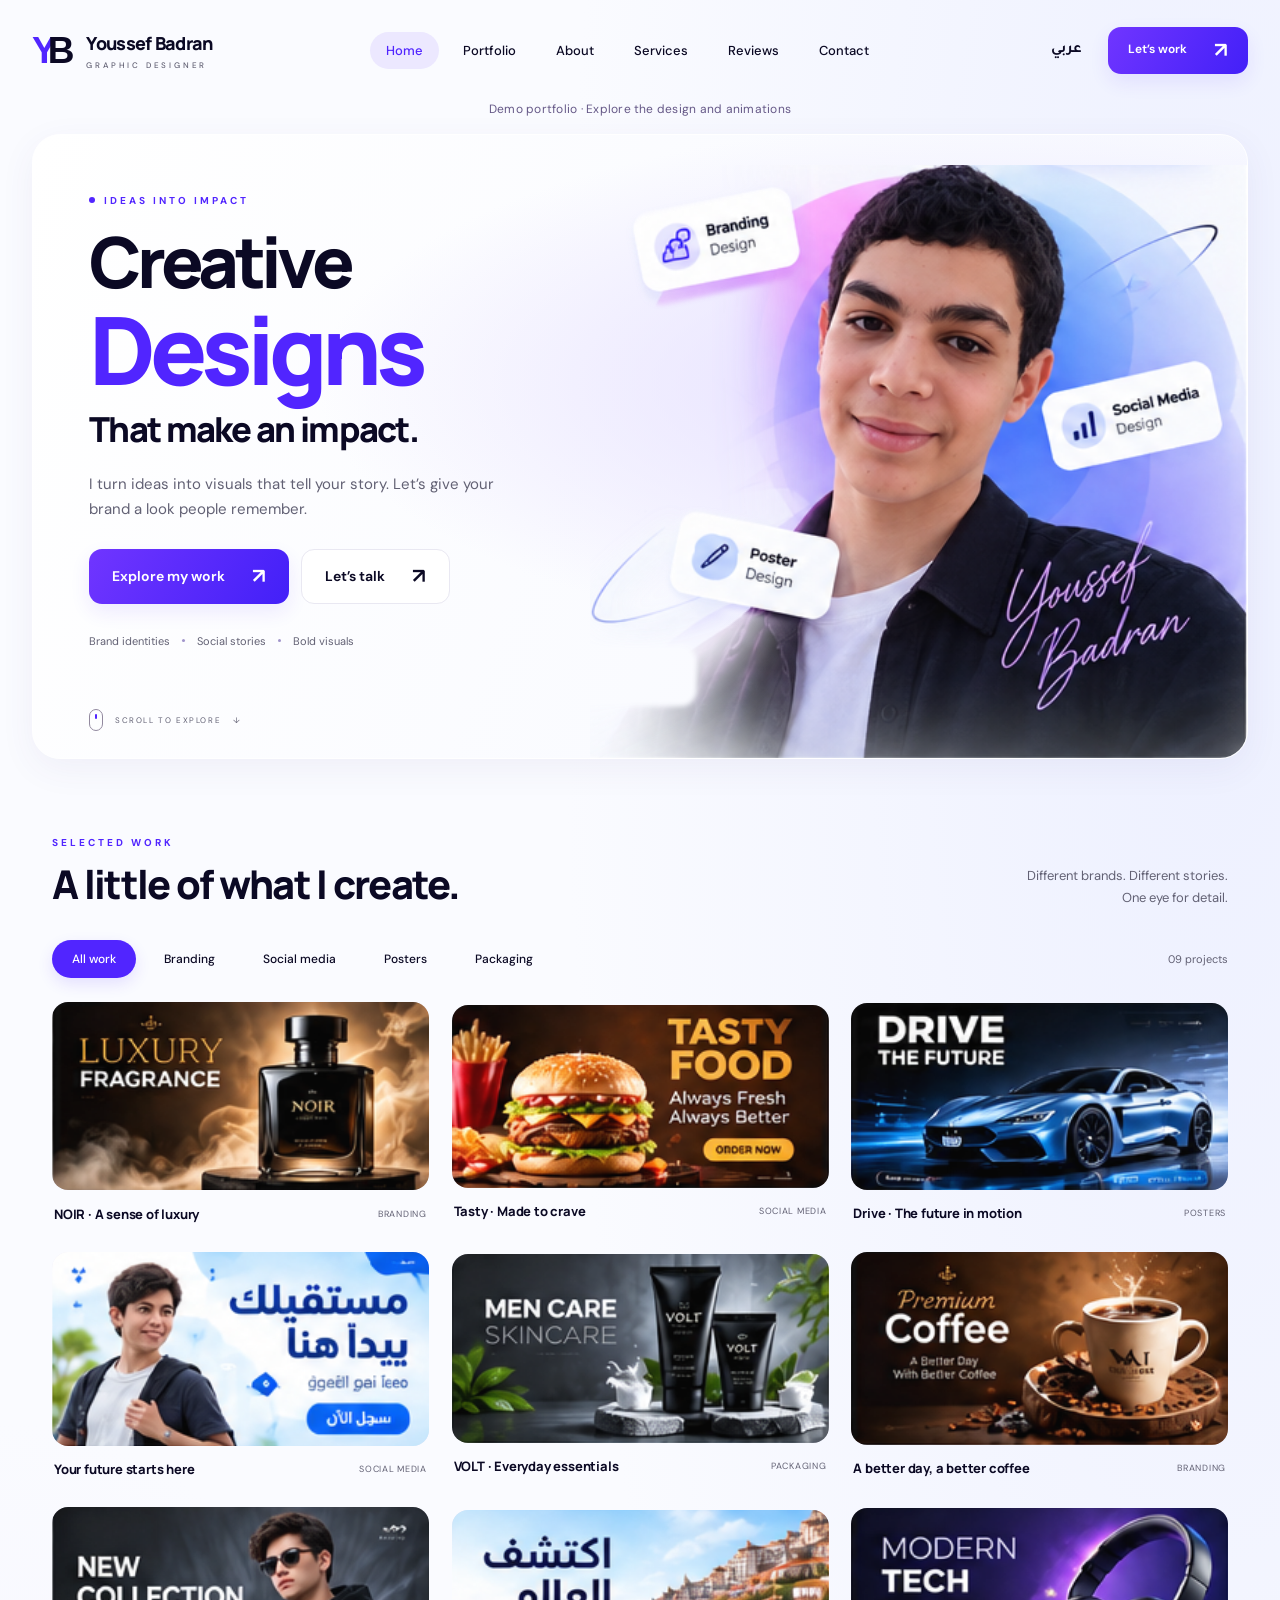
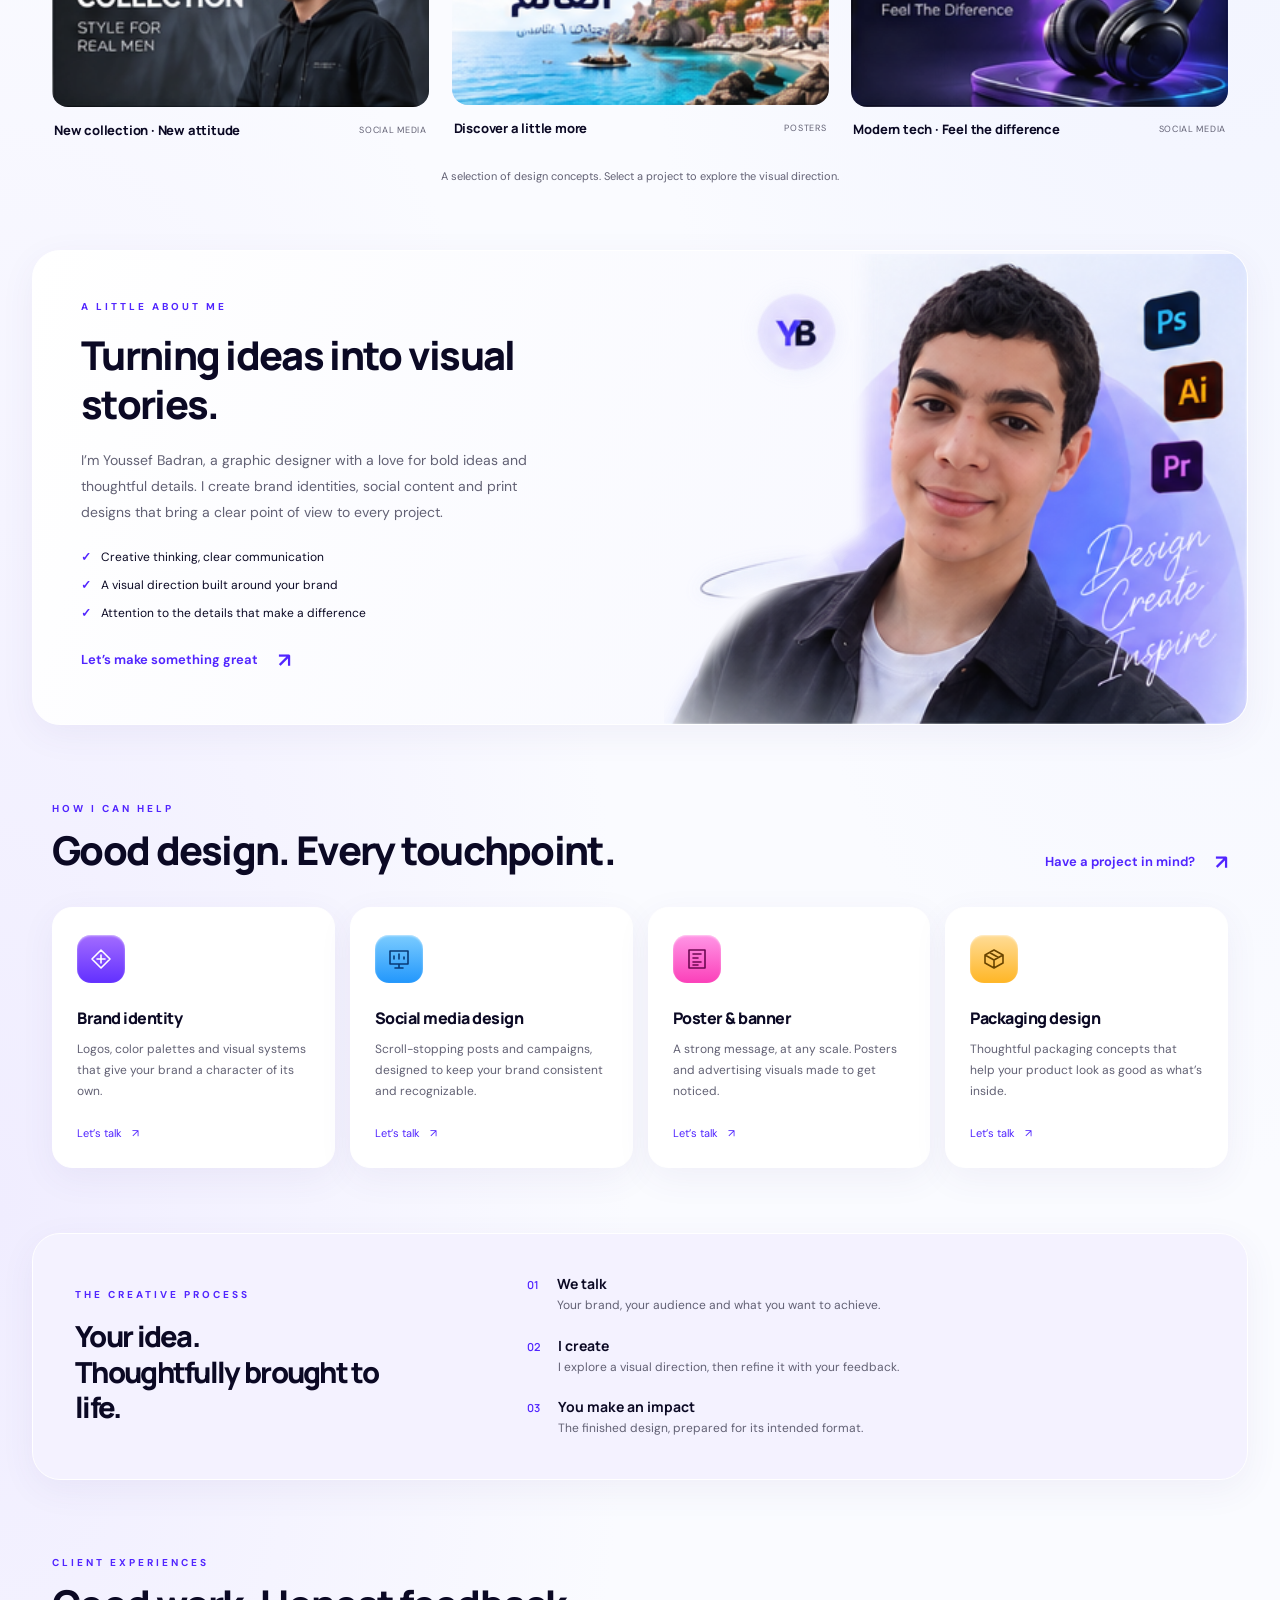
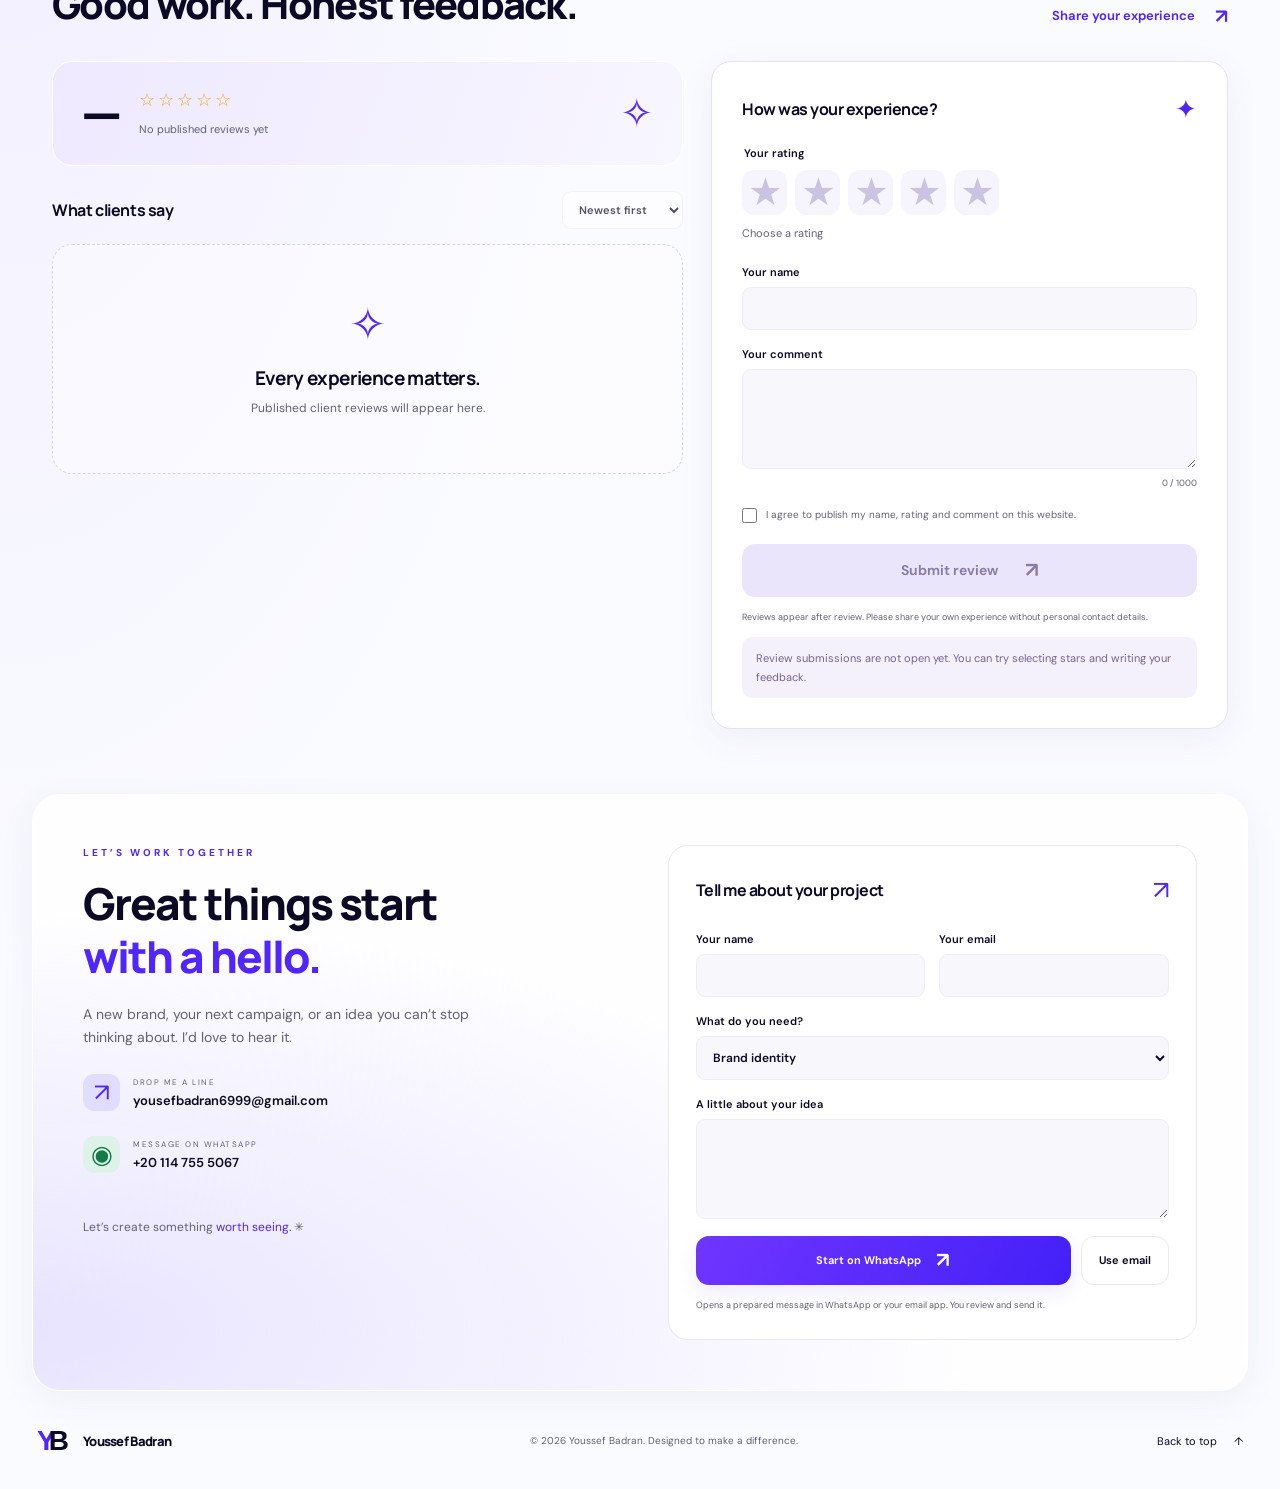
==== index.html @ cc19e64f "Publish bilingual portfolio demo with gallery and motion" ====
<!DOCTYPE html>
<html lang="en" dir="ltr">
<head>
  <meta charset="UTF-8"><meta name="viewport" content="width=device-width,initial-scale=1">
  <meta name="theme-color" content="#5125ff">
  <title>Youssef Badran — Graphic Designer · Demo</title>
  <meta name="description" content="Graphic designer Youssef Badran. Explore branding, social media, poster and packaging design. Let’s turn your ideas into visual stories.">
  <meta property="og:title" content="Youssef Badran — Creative designs that make an impact">
  <meta property="og:description" content="Brand identity, social media, posters and packaging. Explore the portfolio and start your next design project.">
  <meta property="og:type" content="website">
  <link rel="icon" href="favicon.svg" type="image/svg+xml">
  <link rel="stylesheet" href="styles.css">
  <script type="module" src="app.mjs"></script>
</head>
<body>
<a class="skip-link" href="#work" data-en="Skip to work" data-ar="انتقل للأعمال">Skip to work</a>
<header class="site-header">
  <a class="brand" href="#home" aria-label="Youssef Badran home"><span class="monogram" aria-hidden="true"><b>Y</b>B</span><span>Youssef Badran<span class="brand-caption" data-en="GRAPHIC DESIGNER" data-ar="مصمم جرافيك">GRAPHIC DESIGNER</span></span></a>
  <nav class="nav" id="navigation" aria-label="Main navigation"><a href="#home" class="active" data-en="Home" data-ar="الرئيسية">Home</a><a href="#work" data-en="Portfolio" data-ar="أعمالي">Portfolio</a><a href="#about" data-en="About" data-ar="عني">About</a><a href="#services" data-en="Services" data-ar="خدماتي">Services</a><a href="#reviews" data-en="Reviews" data-ar="التقييمات">Reviews</a><a href="#contact" data-en="Contact" data-ar="تواصل">Contact</a></nav>
  <div class="header-actions"><button class="language" id="language" lang="ar" aria-label="Switch to Arabic">عربي</button><a class="button small header-cta" href="#contact"><span data-en="Let’s work" data-ar="نشتغل سوا">Let’s work</span><span aria-hidden="true">↗</span></a><button id="menu" class="menu-toggle" aria-controls="navigation" aria-expanded="false" aria-label="Open menu"><span></span><span></span></button></div>
</header>
<main>
  <p class="demo-notice" data-en="Demo portfolio · Explore the design and animations" data-ar="نسخة تجريبية · استكشف التصميم والحركات">Demo portfolio · Explore the design and animations</p>
  <section class="hero panel" id="home" aria-labelledby="hero-title">
    <div class="hero-copy"><p class="eyebrow"><span class="tiny-dot"></span><span data-en="IDEAS INTO IMPACT" data-ar="من فكرة لتصميم مؤثر">IDEAS INTO IMPACT</span></p>
      <h1 id="hero-title"><span data-en="Creative" data-ar="أفكار إبداعية">Creative</span><strong data-en="Designs" data-ar="وتصميمات">Designs</strong><span class="hero-ending" data-en="That make an impact." data-ar="تسيب بصمة.">That make an impact.</span></h1>
      <p class="hero-description" data-en="I turn ideas into visuals that tell your story. Let’s give your brand a look people remember." data-ar="بحوّل أفكارك لتصميمات تحكي قصتك. خلّينا ندي علامتك شكل الناس تفتكره.">I turn ideas into visuals that tell your story. Let’s give your brand a look people remember.</p>
      <div class="hero-actions"><a class="button" href="#work"><span data-en="Explore my work" data-ar="شوف أعمالي">Explore my work</span><span aria-hidden="true">↗</span></a><a class="button secondary" href="https://wa.me/201147555067" target="_blank" rel="noopener noreferrer"><span data-en="Let’s talk" data-ar="خلّينا نتكلم">Let’s talk</span><span aria-hidden="true">↗</span></a></div>
      <div class="hero-specialties"><span data-en="Brand identities" data-ar="هويات بصرية">Brand identities</span><i></i><span data-en="Social stories" data-ar="سوشيال ميديا">Social stories</span><i></i><span data-en="Bold visuals" data-ar="تصميمات مميزة">Bold visuals</span></div>
    </div>
    <div class="hero-art reference-art"><div class="reference-window"><img src="reference.png" alt="Youssef Badran with his original branding, social media and poster design composition" width="1536" height="1024" fetchpriority="high"></div></div>
    <a class="scroll-link" href="#work"><span class="mouse-icon" aria-hidden="true"></span><span data-en="SCROLL TO EXPLORE" data-ar="اكتشف المزيد">SCROLL TO EXPLORE</span><span aria-hidden="true">↓</span></a>
  </section>

  <section class="work-section" id="work" aria-labelledby="work-title"><div class="section-heading"><div><p class="eyebrow" data-en="SELECTED WORK" data-ar="من أعمالي">SELECTED WORK</p><h2 id="work-title" data-en="A little of what I create." data-ar="حاجات بحب أصممها.">A little of what I create.</h2></div><p class="section-aside" data-en="Different brands. Different stories.\nOne eye for detail." data-ar="علامات مختلفة. قصص مختلفة.\nواهتمام بكل تفصيلة.">Different brands. Different stories.<br>One eye for detail.</p></div><div class="work-toolbar"><div class="filters" id="filters" role="group" aria-label="Filter projects"></div><span class="work-count" id="work-count" aria-live="polite"></span></div><div class="projects-grid" id="projects"></div><p class="work-note" data-en="A selection of design concepts. Select a project to explore the visual direction." data-ar="مختارات من التصورات التصميمية. افتح أي مشروع علشان تشوف اتجاهه البصري.">A selection of design concepts. Select a project to explore the visual direction.</p></section>

  <section class="about panel" id="about" aria-labelledby="about-title"><div class="about-art"><div class="about-reference"><img src="reference.png" alt="Youssef Badran in the original About portrait, with Photoshop, Illustrator and Premiere icons" loading="lazy" width="1536" height="1024"></div></div><div class="about-copy"><p class="eyebrow" data-en="A LITTLE ABOUT ME" data-ar="تعرف عليّ">A LITTLE ABOUT ME</p><h2 id="about-title" data-en="Turning ideas into visual stories." data-ar="بحوّل الأفكار لقصص بصرية.">Turning ideas into visual stories.</h2><p data-en="I’m Youssef Badran, a graphic designer with a love for bold ideas and thoughtful details. I create brand identities, social content and print designs that bring a clear point of view to every project." data-ar="أنا يوسف بدران، جرافيك ديزاينر بحب الأفكار الجريئة والتفاصيل المدروسة. بصمم هويات بصرية ومحتوى سوشيال ميديا ومطبوعات، علشان كل مشروع يكون ليه شخصية واضحة.">I’m Youssef Badran, a graphic designer with a love for bold ideas and thoughtful details. I create brand identities, social content and print designs that bring a clear point of view to every project.</p><ul class="about-values"><li data-en="Creative thinking, clear communication" data-ar="فكر إبداعي وتواصل واضح">Creative thinking, clear communication</li><li data-en="A visual direction built around your brand" data-ar="اتجاه بصري مناسب لشخصية علامتك">A visual direction built around your brand</li><li data-en="Attention to the details that make a difference" data-ar="اهتمام بالتفاصيل اللي بتفرق">Attention to the details that make a difference</li></ul><a class="text-link" href="#contact"><span data-en="Let’s make something great" data-ar="نعمل حاجة مميزة سوا">Let’s make something great</span><span aria-hidden="true">↗</span></a></div></section>

  <section class="services-section" id="services" aria-labelledby="services-title"><div class="section-heading"><div><p class="eyebrow" data-en="HOW I CAN HELP" data-ar="أقدر أساعدك إزاي">HOW I CAN HELP</p><h2 id="services-title" data-en="Good design. Every touchpoint." data-ar="تصميم حلو. في كل تفصيلة.">Good design. Every touchpoint.</h2></div><a class="text-link" href="#contact"><span data-en="Have a project in mind?" data-ar="عندك مشروع في بالك؟">Have a project in mind?</span><span aria-hidden="true">↗</span></a></div><div class="services-grid" id="services-grid"></div></section>

  <section class="process panel" aria-labelledby="process-title"><div><p class="eyebrow" data-en="THE CREATIVE PROCESS" data-ar="رحلة التصميم">THE CREATIVE PROCESS</p><h2 id="process-title" data-en="Your idea.\nThoughtfully brought to life." data-ar="فكرتك.\nبنعملها بكل اهتمام.">Your idea.<br>Thoughtfully brought to life.</h2></div><ol><li><span>01</span><div><h3 data-en="We talk" data-ar="نتكلم">We talk</h3><p data-en="Your brand, your audience and what you want to achieve." data-ar="نفهم علامتك وجمهورك والهدف اللي عايز توصله.">Your brand, your audience and what you want to achieve.</p></div></li><li><span>02</span><div><h3 data-en="I create" data-ar="نصمم">I create</h3><p data-en="I explore a visual direction, then refine it with your feedback." data-ar="أشتغل على اتجاه بصري ونطوره سوا بملاحظاتك.">I explore a visual direction, then refine it with your feedback.</p></div></li><li><span>03</span><div><h3 data-en="You make an impact" data-ar="تطلع للنور">You make an impact</h3><p data-en="The finished design, prepared for its intended format." data-ar="تستلم التصميم النهائي متجهز للاستخدام المطلوب.">The finished design, prepared for its intended format.</p></div></li></ol></section>

  <section class="reviews-section" id="reviews" aria-labelledby="reviews-title">
    <div class="section-heading"><div><p class="eyebrow" data-en="CLIENT EXPERIENCES" data-ar="تجارب العملاء">CLIENT EXPERIENCES</p><h2 id="reviews-title" data-en="Good work. Honest feedback." data-ar="شغل حلو. وآراء حقيقية.">Good work. Honest feedback.</h2></div><a class="text-link" href="#review-form"><span data-en="Share your experience" data-ar="احكي عن تجربتك">Share your experience</span><span aria-hidden="true">↗</span></a></div>
    <div class="reviews-layout">
      <div class="reviews-feed">
        <div class="review-summary"><span class="review-average" id="review-average">—</span><div><div id="review-summary-stars" class="review-stars" aria-hidden="true">☆☆☆☆☆</div><p id="review-count" aria-live="polite"></p></div><span class="review-summary-mark" aria-hidden="true">✧</span></div>
        <div class="reviews-toolbar"><h3 data-en="What clients say" data-ar="كلام العملاء">What clients say</h3><label class="review-sort-label"><span class="sr-only" data-en="Sort reviews" data-ar="ترتيب التقييمات">Sort reviews</span><select id="review-sort"><option value="newest" data-en="Newest first" data-ar="الأحدث أولًا">Newest first</option><option value="highest" data-en="Highest rated" data-ar="الأعلى تقييمًا">Highest rated</option><option value="lowest" data-en="Lowest rated" data-ar="الأقل تقييمًا">Lowest rated</option></select></label></div>
        <div id="reviews-list" class="reviews-list" aria-live="polite"></div>
        <p id="reviews-load-error" role="status" class="review-message"></p>
        <button id="reviews-retry" class="button secondary" type="button" hidden data-en="Try again" data-ar="حاول تاني">Try again</button>
        <button id="reviews-more" class="button secondary" type="button" hidden data-en="More reviews" data-ar="تقييمات أكتر">More reviews</button>
      </div>
      <form id="review-form" class="review-form">
        <div class="form-top"><h3 data-en="How was your experience?" data-ar="تجربتك كانت إزاي؟">How was your experience?</h3><span aria-hidden="true">✦</span></div>
        <fieldset class="rating-field"><legend data-en="Your rating" data-ar="تقييمك">Your rating</legend><div class="rating-picker" id="rating-picker">
          <label><input type="radio" name="rating" value="1" required><span aria-hidden="true">★</span><span class="sr-only" data-en="1 star" data-ar="نجمة واحدة">1 star</span></label>
          <label><input type="radio" name="rating" value="2"><span aria-hidden="true">★</span><span class="sr-only" data-en="2 stars" data-ar="نجمتان">2 stars</span></label>
          <label><input type="radio" name="rating" value="3"><span aria-hidden="true">★</span><span class="sr-only" data-en="3 stars" data-ar="3 نجوم">3 stars</span></label>
          <label><input type="radio" name="rating" value="4"><span aria-hidden="true">★</span><span class="sr-only" data-en="4 stars" data-ar="4 نجوم">4 stars</span></label>
          <label><input type="radio" name="rating" value="5"><span aria-hidden="true">★</span><span class="sr-only" data-en="5 stars" data-ar="5 نجوم">5 stars</span></label>
        </div><p id="rating-description" aria-live="polite"></p></fieldset>
        <label><span data-en="Your name" data-ar="اسمك">Your name</span><input name="display_name" autocomplete="name" minlength="2" maxlength="60" required></label>
        <label><span data-en="Your comment" data-ar="تعليقك">Your comment</span><textarea name="comment" rows="4" minlength="10" maxlength="1000" required aria-describedby="review-character-count"></textarea><span class="review-character-count" id="review-character-count">0 / 1000</span></label>
        <label class="review-consent"><input type="checkbox" name="consent" required><span data-en="I agree to publish my name, rating and comment on this website." data-ar="موافق إن اسمي وتقييمي وتعليقي يظهروا على الموقع.">I agree to publish my name, rating and comment on this website.</span></label>
        <button type="submit" class="button review-submit" id="review-submit"><span data-en="Submit review" data-ar="إرسال التقييم">Submit review</span><span aria-hidden="true">↗</span></button>
        <p class="form-note" data-en="Reviews appear after review. Please share your own experience without personal contact details." data-ar="التعليقات بتظهر بعد المراجعة. احكي تجربتك الشخصية من غير بيانات تواصل خاصة.">Reviews appear after review. Please share your own experience without personal contact details.</p>
        <p id="review-connection-note" class="review-connection-note" role="status"></p><p id="review-submit-status" class="review-message" role="status"></p>
      </form>
    </div>
  </section>

  <section class="contact panel" id="contact" aria-labelledby="contact-title"><div class="contact-copy"><p class="eyebrow" data-en="LET’S WORK TOGETHER" data-ar="يلا نشتغل سوا">LET’S WORK TOGETHER</p><h2 id="contact-title"><span data-en="Great things start" data-ar="الحاجات الحلوة">Great things start</span><br><em data-en="with a hello." data-ar="بتبدأ بسلام.">with a hello.</em></h2><p data-en="A new brand, your next campaign, or an idea you can’t stop thinking about. I’d love to hear it." data-ar="براند جديد، حملتك الجاية، أو فكرة مش بتفارق بالك. احكيلي عنها.">A new brand, your next campaign, or an idea you can’t stop thinking about. I’d love to hear it.</p><a class="contact-detail" href="mailto:yousefbadran6999@gmail.com"><span class="contact-icon" aria-hidden="true">↗</span><span><small data-en="DROP ME A LINE" data-ar="ابعتلي إيميل">DROP ME A LINE</small><b dir="ltr">yousefbadran6999@gmail.com</b></span></a><a class="contact-detail" href="https://wa.me/201147555067" target="_blank" rel="noopener noreferrer"><span class="contact-icon whatsapp-icon" aria-hidden="true">◉</span><span><small data-en="MESSAGE ON WHATSAPP" data-ar="كلّمني واتساب">MESSAGE ON WHATSAPP</small><b dir="ltr">+20 114 755 5067</b></span></a><p class="contact-signature">Let’s create something <span>worth seeing.</span> ✳</p></div>
    <form id="contact-form"><div class="form-top"><h3 data-en="Tell me about your project" data-ar="احكيلي عن مشروعك">Tell me about your project</h3><span aria-hidden="true">↗</span></div><div class="form-row"><label><span data-en="Your name" data-ar="اسمك">Your name</span><input name="name" autocomplete="name" maxlength="100" required></label><label><span data-en="Your email" data-ar="إيميلك">Your email</span><input name="email" type="email" autocomplete="email" maxlength="200" required></label></div><label><span data-en="What do you need?" data-ar="محتاج إيه؟">What do you need?</span><select name="service" id="service-select"><option value="Brand identity" data-en="Brand identity" data-ar="هوية بصرية">Brand identity</option><option value="Social media design" data-en="Social media design" data-ar="تصميمات سوشيال ميديا">Social media design</option><option value="Poster and banner" data-en="Poster & banner" data-ar="بوسترات وبانرات">Poster & banner</option><option value="Packaging design" data-en="Packaging design" data-ar="تصميم عبوات">Packaging design</option><option value="Other / Let's discuss" data-en="Something else — let’s talk" data-ar="حاجة تانية — نتكلم فيها">Something else — let’s talk</option></select></label><label><span data-en="A little about your idea" data-ar="نبذة عن فكرتك">A little about your idea</span><textarea name="message" rows="4" maxlength="3000" required></textarea></label><div class="send-actions"><button class="button" type="submit" name="channel" value="whatsapp"><span data-en="Start on WhatsApp" data-ar="نتكلم على واتساب">Start on WhatsApp</span><span aria-hidden="true">↗</span></button><button class="button secondary" type="submit" name="channel" value="email" data-en="Use email" data-ar="ابعت إيميل">Use email</button></div><p class="form-note" data-en="Opens a prepared message in WhatsApp or your email app. You review and send it." data-ar="بيفتح رسالة جاهزة في واتساب أو تطبيق الإيميل. بتراجعها وتبعتها بنفسك.">Opens a prepared message in WhatsApp or your email app. You review and send it.</p><p id="form-status" role="status"></p></form>
  </section>
</main>
<footer><a class="brand" href="#home"><span class="monogram" aria-hidden="true"><b>Y</b>B</span><span>Youssef Badran</span></a><p>© <span id="year">2026</span> Youssef Badran. <span data-en="Designed to make a difference." data-ar="تصميم يسيب بصمة.">Designed to make a difference.</span></p><a class="back-top" href="#home"><span data-en="Back to top" data-ar="ارجع لفوق">Back to top</span> ↑</a></footer>
<dialog id="project-dialog" aria-labelledby="dialog-title"><div class="dialog-header"><p class="eyebrow" id="dialog-category"></p><button class="icon-button" id="close-dialog" aria-label="Close project">×</button></div><div id="dialog-art"></div><div class="dialog-copy"><h2 id="dialog-title"></h2><p id="dialog-description"></p><p class="dialog-note" data-en="Design concept · Portfolio selection" data-ar="تصور تصميمي · من مختارات الأعمال">Design concept · Portfolio selection</p><a class="button" id="similar-project" href="#contact"><span data-en="Let’s create your next project" data-ar="نصمم مشروعك الجاي">Let’s create your next project</span><span aria-hidden="true">↗</span></a></div></dialog>
<noscript><p class="noscript">Enable JavaScript to view and filter projects. Contact: <a href="mailto:yousefbadran6999@gmail.com">yousefbadran6999@gmail.com</a>.</p></noscript>
</body></html>
---- styles.css ----
@import url('https://fonts.googleapis.com/css2?family=DM+Sans:wght@400;500;600;650;700&family=Manrope:wght@400;500;600;650;700;750;800&family=Tajawal:wght@400;500;700;800;900&display=swap');
:root{--purple:#5125ff;--ink:#0b0924;--muted:#626174;--paper:#fafbff;--line:#e9e8f2;--lavender:#ece8ff;--radius:28px;--display:'Manrope','Tajawal',sans-serif;--body:'DM Sans','Tajawal',sans-serif;--shadow:0 10px 35px #493a9010}
*{box-sizing:border-box}html{scroll-behavior:smooth;scroll-padding-top:110px}body{margin:0;background:var(--paper);background-image:radial-gradient(ellipse at 95% 12%,#edf0ff 0,transparent 38%),radial-gradient(ellipse at 0% 60%,#f0edff 0,transparent 35%);color:var(--ink);font-family:var(--body);font-size:15px;-webkit-font-smoothing:antialiased}a{color:inherit;text-decoration:none}button,input,textarea,select{font:inherit}button,a,input,textarea,select{-webkit-tap-highlight-color:transparent}button{cursor:pointer}button:disabled{cursor:default}button:focus-visible,a:focus-visible,input:focus-visible,textarea:focus-visible,select:focus-visible{outline:3px solid #8d72ff;outline-offset:5px}button{color:inherit}img{display:block}h1,h2,h3,p{margin:0}h1,h2,h3{font-family:var(--display)}h2{font-weight:800;font-size:clamp(29px,3.1vw,42px);line-height:1.22;letter-spacing:-1.7px}p{line-height:1.65}main,footer,.site-header{width:min(1280px,calc(100% - 64px));margin-inline:auto}.site-header{height:100px;display:flex;align-items:center;justify-content:space-between;gap:28px;position:relative;z-index:10}.brand{display:flex;align-items:center;gap:12px;white-space:nowrap;font-family:var(--display);font-weight:800;font-size:18px;letter-spacing:-.7px}.monogram{font-family:Arial,sans-serif;font-weight:900;font-size:37px;letter-spacing:-9px;display:inline-block;padding-right:9px;line-height:1;direction:ltr}.monogram b{color:var(--purple)}.brand-caption{display:block;font:500 8px var(--body);letter-spacing:2.8px;margin-top:5px;color:var(--muted)}.nav{display:flex;align-items:center;gap:8px}.nav a{font-size:13px;padding:10px 16px;border-radius:24px;font-weight:500;transition:background .2s,color .2s}.nav a:hover,.nav a.active{background:var(--lavender);color:var(--purple)}.header-actions{display:flex;align-items:center;gap:18px}.language{border:0;background:none;font-weight:700;font-family:'Tajawal',sans-serif;padding:8px}.button{border:0;background:linear-gradient(120deg,#7035ff,#4320f8);color:white;display:inline-flex;justify-content:center;align-items:center;gap:27px;padding:16px 23px;border-radius:13px;font-size:14px;font-weight:650;box-shadow:0 8px 20px #5125ff17;line-height:1.3;transition:transform .2s,box-shadow .2s}.button:hover{transform:translateY(-3px);box-shadow:0 10px 24px #5125ff30}.button>span:last-child:not(:first-child){font-size:21px;line-height:1}.button.small{padding:13px 20px;font-size:12px}.button.secondary{color:var(--ink);background:#fff;border:1px solid var(--line);box-shadow:none}.menu-toggle{display:none}.panel{background:#ffffffbd;border:1px solid #fff;border-radius:var(--radius);box-shadow:var(--shadow);overflow:hidden}.hero{min-height:625px;position:relative;display:grid;grid-template-columns:53% 47%;background:radial-gradient(ellipse at 80% 40%,#e3dcff 0,transparent 50%),linear-gradient(110deg,#fff,#f6f8ff);padding:58px 56px 80px}.hero-copy{position:relative;z-index:3}.eyebrow{color:var(--purple);font-size:10px;font-weight:700;letter-spacing:3px;line-height:1.5;margin-bottom:17px;display:flex;align-items:center;gap:9px}.tiny-dot{width:6px;height:6px;border-radius:50%;background:var(--purple)}h1{font-size:clamp(48px,5.5vw,76px);letter-spacing:-4.6px;line-height:1.05;font-weight:800}h1>span,h1>strong{display:block}h1 strong{font-size:1.34em;letter-spacing:-6px;color:var(--purple);font-weight:800;margin-bottom:10px}.hero-ending{font-size:.49em;letter-spacing:-1.7px;line-height:1.2;white-space:nowrap}.hero-description{color:var(--muted);max-width:420px;margin:23px 0 27px;font-size:15px}.hero-actions{display:flex;gap:12px}.hero-specialties{display:flex;align-items:center;gap:12px;font-size:11px;color:var(--muted);margin-top:30px}.hero-specialties i{width:3px;height:3px;border-radius:50%;background:#a195cb}.hero-art{position:absolute;right:5px;bottom:0;width:49%;height:560px;direction:ltr;isolation:isolate}.hero-art:before{content:'';position:absolute;width:480px;height:480px;max-width:100%;right:-15px;top:10px;border-radius:50%;background:linear-gradient(150deg,#e8b7ff,#aac8ff 60%,#d9c7ff);opacity:.7;z-index:-2}.portrait-window{position:absolute;overflow:hidden;width:83%;aspect-ratio:320/430;right:0;bottom:0;mask-image:linear-gradient(to right,transparent,#000 13%),linear-gradient(to top,transparent,#000 14%);mask-composite:intersect}.portrait-window img{position:absolute;width:480%;max-width:none;height:auto;left:-170.9375%;top:-11.86%}.floating-label{position:absolute;z-index:3;background:#ffffffed;border:1px solid white;padding:16px 18px;display:flex;gap:11px;align-items:center;box-shadow:0 10px 30px #43379112;border-radius:17px}.floating-label b{display:block;font-size:12px}.floating-label small{font-size:9px;color:var(--muted);display:block;margin-top:4px}.label-icon{display:grid;place-items:center;width:35px;height:35px;border-radius:10px;color:var(--purple);background:var(--lavender);font-size:25px}.label-brand{left:0;top:41px;transform:rotate(-9deg)}.label-social{right:15px;bottom:107px;transform:rotate(8deg)}.art-orbit{position:absolute;z-index:-1;width:570px;height:155px;border:1px solid #7d6efa;border-radius:50%;top:190px;right:-45px;transform:rotate(-38deg)}.orbit-two{width:410px;height:410px;top:38px;right:20px;transform:rotate(25deg);border-color:#ffffff80}.art-caption{position:absolute;left:16px;bottom:100px;font-family:var(--display);font-size:19px;font-weight:600;letter-spacing:-.7px;transform:rotate(-7deg);color:#3a2186}.mini-star{font-size:40px;display:block;line-height:1.3}.scroll-link{position:absolute;left:56px;bottom:27px;display:flex;gap:12px;align-items:center;color:var(--muted);font-size:8px;letter-spacing:1.6px;z-index:4}.mouse-icon{height:22px;width:14px;border:1px solid #92899f;border-radius:10px;position:relative}.mouse-icon:before{content:'';position:absolute;top:4px;left:5px;width:2px;height:5px;border-radius:2px;background:var(--purple)}section{scroll-margin-top:24px}.work-section,.services-section{padding:76px 20px 65px}.section-heading{display:flex;justify-content:space-between;align-items:flex-end;gap:30px;margin-bottom:32px}.section-heading .eyebrow{margin-bottom:10px}.section-aside{color:var(--muted);font-size:13px;text-align:end;white-space:pre-line}.work-toolbar{display:flex;justify-content:space-between;align-items:center;margin-bottom:24px;gap:20px}.filters{display:flex;gap:8px;flex-wrap:wrap}.filter{border:1px solid transparent;padding:10px 19px;border-radius:24px;background:transparent;font-size:12px;font-weight:500;transition:.2s}.filter:hover{background:#ece8ff}.filter[aria-pressed=true]{background:var(--purple);color:white;box-shadow:0 6px 15px #5125ff20}.work-count{font-size:11px;color:var(--muted);white-space:nowrap}.projects-grid{display:grid;grid-template-columns:repeat(3,minmax(0,1fr));gap:29px 23px}.project-card{text-align:start;border:0;padding:0;background:none;display:block;width:100%;border-radius:16px}.project-card:hover .project-art{transform:translateY(-4px);box-shadow:0 15px 30px #29145320}.project-art{overflow:hidden;position:relative;border-radius:16px;transition:transform .3s,box-shadow .3s;background:#edeaf7}.crop-image{position:absolute;max-width:none;height:auto}.project-overlay{position:absolute;inset:0;background:linear-gradient(transparent,#10052f70);opacity:0;transition:opacity .2s}.project-overlay:after{content:'↗';position:absolute;right:17px;bottom:17px;background:#fff;color:var(--ink);width:36px;height:36px;display:grid;place-items:center;border-radius:50%;font-size:20px}.project-card:hover .project-overlay,.project-card:focus-visible .project-overlay{opacity:1}.project-info{display:flex;align-items:center;justify-content:space-between;padding:14px 2px 0;gap:8px}.project-info h3{font-size:13px;font-weight:750;letter-spacing:-.2px}.project-info span{font-size:9px;text-transform:uppercase;letter-spacing:.7px;color:var(--muted);white-space:nowrap}.work-note{font-size:11px;color:var(--muted);margin-top:28px;text-align:center}.about{display:grid;grid-template-columns:46% 54%;min-height:475px;background:linear-gradient(125deg,#eeebff,#fff 56%)}.about-art{position:relative;direction:ltr;overflow:hidden}.about-crop{position:absolute;width:87%;aspect-ratio:320/430;bottom:-25px;left:7%;overflow:hidden;mask-image:linear-gradient(to right,transparent,#000 10%,#000 90%,transparent),linear-gradient(to top,transparent,#000 14%);mask-composite:intersect}.about-crop img{width:480%;max-width:none;height:auto;position:absolute;left:-170.9375%;top:-11.86%}.about-tag{position:absolute;bottom:28px;left:28px;display:flex;align-items:center;gap:16px;border-radius:13px;padding:15px 21px;background:#fffffff0;box-shadow:var(--shadow)}.about-tag>span:last-child{font-size:8px;line-height:1.7;letter-spacing:2px;white-space:pre-line}.about-copy{padding:50px 55px 50px 25px}.about-copy>p:not(.eyebrow){font-size:14px;color:var(--muted);margin-top:20px;line-height:1.85;max-width:480px}.about-values{padding:0;list-style:none;margin:23px 0 26px;display:grid;gap:12px;font-size:12px}.about-values li:before{content:'✓';font-weight:800;color:var(--purple);display:inline-block;margin-inline-end:10px}.text-link{display:inline-flex;align-items:center;gap:20px;color:var(--purple);font-weight:650;font-size:13px}.text-link>span:last-child{font-size:20px}.text-link:hover{text-decoration:underline}.services-grid{display:grid;grid-template-columns:repeat(4,minmax(0,1fr));gap:15px}.service-card{border:1px solid #fff;box-shadow:var(--shadow);border-radius:20px;padding:27px 24px;background:#fff;display:flex;flex-direction:column;align-items:flex-start;transition:transform .2s}.service-card:hover{transform:translateY(-5px)}.service-icon{width:48px;height:48px;border-radius:14px;display:grid;place-items:center;margin-bottom:24px;box-shadow:inset 0 1px 2px #ffffff90}.service-icon svg{width:24px;height:24px;stroke:currentColor;stroke-width:1.6;fill:none;stroke-linecap:round;stroke-linejoin:round}.service-card:nth-child(1) .service-icon{background:linear-gradient(#a36cff,#6230ff);color:white}.service-card:nth-child(2) .service-icon{background:linear-gradient(#7bccff,#2297fc);color:#083a77}.service-card:nth-child(3) .service-icon{background:linear-gradient(#ff96e6,#fb40b9);color:#6c0750}.service-card:nth-child(4) .service-icon{background:linear-gradient(#ffdc96,#ffb626);color:#694400}.service-card h3{font-size:16px;font-weight:800;letter-spacing:-.5px;margin-bottom:10px}.service-card p{font-size:12px;color:var(--muted);line-height:1.75;flex:1}.service-card a{margin-top:24px;font-size:11px;color:var(--purple);display:flex;gap:10px;align-items:center}.service-card a:hover{text-decoration:underline}.process{padding:40px 42px;display:grid;grid-template-columns:40% 60%;align-items:center;background:#f4f2ff}.process h2{font-size:29px;white-space:pre-line;max-width:340px}.process ol{list-style:none;padding:0;margin:0;display:grid;gap:20px}.process li{display:flex;gap:18px}.process li>span{font:600 11px var(--display);color:var(--purple);padding-top:3px}.process h3{font-size:14px;margin-bottom:3px}.process li p{font-size:12px;color:var(--muted)}.contact{margin-top:65px;padding:50px;display:grid;grid-template-columns:1fr 1fr;gap:55px;background:radial-gradient(ellipse at 0 90%,#e8e3ff,transparent 55%),#ffffffc9}.contact h2{font-size:44px;line-height:1.2;letter-spacing:-2px}.contact h2 em{font-style:normal;color:var(--purple)}.contact-copy>p:not(.eyebrow):not(.contact-signature){color:var(--muted);font-size:14px;max-width:400px;margin-top:20px}.contact-detail{display:flex;gap:13px;align-items:center;margin-top:25px;width:fit-content}.contact-detail:hover b{color:var(--purple)}.contact-icon{width:37px;height:37px;display:grid;place-items:center;border-radius:11px;background:#e1ddff;color:var(--purple);font-size:25px}.contact-detail small{display:block;font-size:8px;letter-spacing:1.5px;color:var(--muted);margin-bottom:5px}.contact-detail b{display:block;font-size:13px;font-weight:600}.whatsapp-icon{background:#ddf3e8;color:#157a49}.contact-signature{font-size:12px;margin-top:45px!important;color:var(--muted)}.contact-signature span{color:var(--purple)}form{background:#fff;border:1px solid var(--line);border-radius:20px;padding:27px}.form-top{display:flex;align-items:center;justify-content:space-between;margin-bottom:25px;gap:10px}.form-top h3{font-size:16px;letter-spacing:-.5px}.form-top>span{color:var(--purple);font-size:26px}label{display:grid;gap:8px;font-size:11px;font-weight:600;margin-bottom:17px;min-width:0}.form-row{display:grid;grid-template-columns:1fr 1fr;gap:14px}input,textarea,select{width:100%;min-width:0;background:#f8f8fc;border:1px solid #eeedf5;border-radius:9px;color:var(--ink);padding:12px;font-size:12px;line-height:1.4;transition:border-color .2s}input:focus,textarea:focus,select:focus{border-color:var(--purple)}textarea{resize:vertical;min-height:100px}.send-actions{display:flex;gap:10px}.send-actions .button{font-size:11px;gap:15px;padding:14px 17px}.send-actions .button:first-child{flex:1}.form-note{font-size:9px;color:var(--muted);line-height:1.6;margin-top:13px}#form-status{font-size:11px;color:var(--purple);margin-top:8px}#form-status:empty{display:none}footer{padding:36px 5px 34px;display:flex;align-items:center;justify-content:space-between;gap:20px}footer .brand{font-size:13px}footer .monogram{font-size:28px;letter-spacing:-7px}footer p{font-size:10px;color:var(--muted)}.back-top{font-size:11px;display:flex;gap:17px}.back-top:hover{color:var(--purple)}.skip-link{position:fixed;top:-100px;left:20px;z-index:100;background:white;color:var(--purple);padding:15px;border-radius:10px}.skip-link:focus{top:10px}dialog{padding:20px;border:1px solid white;background:var(--paper);border-radius:24px;width:min(760px,calc(100% - 28px));max-height:90dvh;overflow-y:auto;color:var(--ink);box-shadow:0 25px 100px #16093244}dialog::backdrop{background:#0b0924a6;backdrop-filter:blur(8px)}.dialog-header{display:flex;align-items:center;justify-content:space-between;margin-bottom:15px}.dialog-header .eyebrow{margin:0}.icon-button{border:1px solid var(--line);background:white;width:38px;height:38px;border-radius:50%;font-size:25px}.icon-button:hover{background:var(--lavender)}.dialog-copy{padding:25px 8px 8px}.dialog-copy h2{font-size:27px;letter-spacing:-.9px}.dialog-copy>p{font-size:14px;color:var(--muted);margin-top:12px}.dialog-copy .dialog-note{font-size:10px;margin-top:12px;color:#726689}.dialog-copy .button{margin-top:25px}.noscript{text-align:center;background:#fff;padding:20px}html[dir=rtl]{--display:'Tajawal',sans-serif;--body:'Tajawal',sans-serif}html[dir=rtl] h1,html[dir=rtl] h1 strong,html[dir=rtl] h2,html[dir=rtl] h3{letter-spacing:0}html[dir=rtl] h1{font-size:65px;line-height:1.2}html[dir=rtl] h1 strong{font-size:1.18em}html[dir=rtl] .hero-ending{font-size:.7em}html[dir=rtl] .eyebrow{letter-spacing:1px}html[dir=rtl] .hero-art{right:auto;left:5px}html[dir=rtl] .hero{grid-template-columns:53% 47%}html[dir=rtl] .about-copy{padding:50px 25px 50px 55px}html[dir=rtl] .scroll-link{left:auto;right:56px}html[dir=rtl] .floating-label{direction:rtl}html[dir=rtl] .language{font-family:var(--display)}html[dir=rtl] .form-note{font-size:11px}html[dir=rtl] .brand{direction:ltr}html[dir=rtl] .hero-description{font-size:17px}
@media(min-width:1550px){.hero{min-height:645px}.hero-art{height:580px}}
@media(max-width:1120px){main,footer,.site-header{width:calc(100% - 40px)}.nav{gap:0}.nav a{padding:10px 11px;font-size:12px}.site-header{gap:15px}.header-actions{gap:10px}.brand{font-size:16px}.hero{padding:50px 35px 75px;min-height:565px}.hero-art{height:490px;width:48%}.hero-specialties{font-size:10px;gap:9px}.hero-description{max-width:340px;font-size:14px}.hero h1{font-size:60px}.hero-ending{font-size:.46em}.scroll-link{left:35px}.label-brand{left:-10px;top:50px}.label-social{right:10px;bottom:90px}.floating-label{padding:12px}.art-caption{left:0;bottom:60px}.about-copy{padding:40px 35px 40px 15px}.service-card{padding:23px 18px}.service-card h3{font-size:14px}.contact{padding:35px;gap:30px}.contact h2{font-size:37px}.project-info{align-items:flex-start;flex-direction:column;gap:5px}.process h2{font-size:26px}html[dir=rtl] h1{font-size:56px}html[dir=rtl] .hero-description{font-size:15px}}
@media(max-width:850px){.site-header{height:83px}.header-cta{display:none}.nav{gap:0}.nav a{font-size:11px;padding:9px}.hero{min-height:530px;padding:40px 30px 70px}.hero h1{font-size:52px}.hero-ending{white-space:normal;max-width:280px;font-size:.55em}.hero-art{height:440px;width:49%}.hero-description{max-width:300px;font-size:13px}.hero-actions .button{font-size:12px;padding:14px 17px;gap:15px}.hero-specialties{flex-wrap:wrap;max-width:250px;line-height:1.6;gap:6px}.floating-label small{display:none}.floating-label b{font-size:10px}.label-icon{width:27px;height:27px;font-size:20px}.label-brand{left:-5px;top:40px}.label-social{right:5px;bottom:60px}.art-caption{font-size:15px;left:0;bottom:40px}.mini-star{font-size:28px}.work-section,.services-section{padding:56px 5px}.section-aside{font-size:11px}.projects-grid{gap:24px 16px}.project-info h3{font-size:11px}.filter{padding:9px 14px;font-size:11px}.about{grid-template-columns:43% 57%;min-height:430px}.about-copy{padding:35px 25px 35px 12px}.about-copy h2{font-size:29px}.about-copy>p:not(.eyebrow){font-size:12px}.about-values{font-size:11px}.about-crop{width:110%;left:-5%}.about-tag{left:15px;bottom:20px;padding:12px}.services-grid{grid-template-columns:repeat(2,minmax(0,1fr))}.service-card{padding:25px}.service-icon{margin-bottom:17px}.service-card h3{font-size:17px}.service-card p{font-size:13px}.process{padding:30px;gap:25px}.process h2{font-size:25px}.process li p{font-size:11px}.contact{padding:30px;gap:25px}.contact h2{font-size:31px}.contact-copy>p:not(.eyebrow):not(.contact-signature){font-size:12px}.contact-detail b{font-size:11px}form{padding:20px}.form-row{grid-template-columns:1fr;gap:0}.send-actions{flex-direction:column}.form-top h3{font-size:15px}.contact-signature{margin-top:30px!important;font-size:11px}.contact-icon{width:30px;height:30px}.contact-detail{gap:8px}footer .brand>span:last-child{display:none}html[dir=rtl] h1{font-size:49px}html[dir=rtl] .hero-ending{font-size:.7em}html[dir=rtl] .about-copy{padding:35px 12px 35px 25px}}
@media(max-width:620px){:root{--radius:22px}main,footer,.site-header{width:calc(100% - 28px)}.site-header{height:78px;gap:10px}.brand{font-size:15px}.brand-caption{font-size:7px;letter-spacing:2px}.monogram{font-size:34px}.header-actions{gap:12px}.language{font-size:13px}.menu-toggle{display:flex;flex-direction:column;gap:5px;width:35px;height:35px;border:1px solid var(--line);border-radius:9px;background:white;justify-content:center;align-items:center}.menu-toggle span{width:15px;height:1.5px;background:var(--ink);transition:transform .2s}.menu-toggle[aria-expanded=true] span:first-child{transform:translateY(3.25px) rotate(45deg)}.menu-toggle[aria-expanded=true] span:last-child{transform:translateY(-3.25px) rotate(-45deg)}.nav{position:absolute;top:70px;left:0;right:0;display:none;padding:12px;border:1px solid var(--line);background:#fff;box-shadow:var(--shadow);border-radius:16px}.nav.open{display:grid;grid-template-columns:1fr 1fr}.nav a{font-size:13px;padding:14px}.hero{display:flex;flex-direction:column;padding:35px 25px 0;min-height:0;overflow:hidden}.eyebrow{font-size:9px;letter-spacing:2.3px;margin-bottom:18px}.hero h1{font-size:55px;letter-spacing:-3.7px}.hero h1 strong{letter-spacing:-4px;font-size:1.3em;margin-bottom:10px}.hero-ending{font-size:.49em;max-width:none;white-space:nowrap;letter-spacing:-1.2px}.hero-description{max-width:100%;font-size:13px;margin:20px 0 22px;line-height:1.7}.hero-actions .button{padding:14px 18px;font-size:12px}.hero-specialties{max-width:none;font-size:9px;gap:9px;margin-top:25px}.hero-art{position:relative;width:calc(100% + 50px);right:auto;height:auto;aspect-ratio:1.08;margin:30px -25px 0;bottom:auto;flex-shrink:0}.portrait-window{width:68%;right:11%;bottom:-17%;}.hero-art:before{width:88%;height:95%;right:4%;top:2%}.floating-label{padding:12px;gap:8px;border-radius:12px}.label-brand{left:18px;top:25px}.label-social{right:15px;bottom:95px}.art-caption{left:24px;bottom:37px}.art-orbit{width:450px;max-width:120%;height:110px;top:140px;right:-30px}.orbit-two{width:75%;height:80%;right:12%;top:2%}.scroll-link{display:none}.section-heading{margin-bottom:24px;display:block}.section-heading .section-aside{display:none}h2{font-size:29px;letter-spacing:-1px}.work-section,.services-section{padding:48px 4px}.work-toolbar{display:block;margin-bottom:22px}.filters{flex-wrap:nowrap;gap:5px;overflow-x:auto;padding-bottom:8px;scrollbar-width:thin}.filter{padding:9px 13px;white-space:nowrap;font-size:10px}.work-count{display:block;font-size:10px;margin-top:8px}.projects-grid{grid-template-columns:repeat(2,minmax(0,1fr));gap:22px 12px}.project-art{border-radius:11px}.project-info{padding-top:10px;gap:5px}.project-info h3{font-size:10px;line-height:1.5;font-weight:800}.project-info span{font-size:8px;letter-spacing:.3px}.work-note{font-size:10px;text-align:start;margin-top:24px}.about{display:flex;flex-direction:column-reverse}.about-copy{padding:31px 25px 5px}.about-copy h2{font-size:30px}.about-copy>p:not(.eyebrow){font-size:13px;margin-top:17px}.about-values{font-size:11px;line-height:1.6;gap:8px}.about-art{height:340px;width:100%;margin-top:15px}.about-crop{width:65%;left:18%;bottom:-20%;}.about-tag{bottom:20px;left:20px}.services-section .section-heading .text-link{margin-top:16px;font-size:11px}.services-grid{gap:12px}.service-card{padding:20px 15px;border-radius:17px}.service-icon{width:39px;height:39px;border-radius:11px;margin-bottom:20px}.service-card h3{font-size:14px;line-height:1.4;letter-spacing:-.6px}.service-card p{font-size:11px;line-height:1.7}.service-card a{font-size:10px;margin-top:19px;gap:8px}.process{display:block;padding:29px 25px}.process h2{font-size:28px;max-width:none}.process ol{margin-top:29px;gap:22px}.process li p{font-size:12px}.process li h3{font-size:14px}.contact{display:block;margin-top:45px;padding:29px 22px}.contact h2{font-size:37px;letter-spacing:-1.5px}.contact-copy>p:not(.eyebrow):not(.contact-signature){font-size:13px}.contact-detail b{font-size:13px}.contact-detail{gap:12px}.contact-icon{width:36px;height:36px}.contact-signature{margin-top:28px!important}.contact form{margin-top:29px;padding:21px 17px}.form-row{grid-template-columns:1fr 1fr;gap:10px}.send-actions{flex-direction:row}.send-actions .button{font-size:10px;padding:14px 12px;gap:10px}footer{flex-wrap:wrap;padding:29px 4px;gap:20px}footer .brand>span:last-child{display:block;font-size:12px}footer p{order:3;width:100%;font-size:9px;text-align:center}.back-top{font-size:10px;gap:8px}.dialog-copy{padding:20px 0 0}.dialog-copy h2{font-size:23px}.dialog-copy>p{font-size:12px}.dialog-copy .button{font-size:12px}.dialog-header .eyebrow{font-size:9px;letter-spacing:1.5px}html[dir=rtl] h1{font-size:51px;line-height:1.2}html[dir=rtl] .hero-ending{font-size:.62em}html[dir=rtl] .hero-art{left:auto;right:auto}html[dir=rtl] .about-copy{padding:31px 25px 5px}html[dir=rtl] .hero-description{font-size:15px}html[dir=rtl] .hero-specialties{font-size:10px}html[dir=rtl] .project-info h3{font-size:12px}html[dir=rtl] .service-card p{font-size:13px}html[dir=rtl] .filter{font-size:12px}}
@media(max-width:360px){.hero{padding-inline:20px}.hero h1{font-size:49px}.hero-ending{font-size:.47em}.hero-specialties{font-size:8px;gap:6px}.hero-art{width:calc(100% + 40px);margin-inline:-20px}.hero-actions .button{padding:13px 14px}.contact{padding-inline:18px}.contact-detail b{font-size:11px}.form-row{grid-template-columns:1fr;gap:0}.send-actions{flex-direction:column}html[dir=rtl] h1{font-size:45px}}
@media(prefers-reduced-motion:reduce){html{scroll-behavior:auto}*,*:before,*:after{transition:none!important;animation:none!important}}

@media(min-width:621px){.portrait-window{width:auto;height:97%;aspect-ratio:320/430}.about-crop{width:auto;height:100%;aspect-ratio:320/430;bottom:0;left:7%}}
@media(max-width:620px){.about-crop{width:75%;left:12.5%;bottom:-10%}}

/* Preserve the supplied hero composition: portrait, shoulder, signature and original labels. */
.hero-art.reference-art{height:calc(100% - 30px);width:auto;aspect-ratio:473/427;right:0;bottom:0;isolation:auto;pointer-events:none}
.hero-art.reference-art::before{display:none}
.reference-window{position:absolute;inset:0;overflow:hidden;mask-image:url("data:image/svg+xml,%3Csvg%20xmlns%3D%22http%3A%2F%2Fwww.w3.org%2F2000%2Fsvg%22%20width%3D%22473%22%20height%3D%22427%22%20viewBox%3D%220%200%20473%20427%22%3E%3Cdefs%3E%3Cfilter%20id%3D%22blend%22%20x%3D%22-50%25%22%20y%3D%22-30%25%22%20width%3D%22200%25%22%20height%3D%22160%25%22%3E%3CfeGaussianBlur%20stdDeviation%3D%2219%22%2F%3E%3C%2Ffilter%3E%3Cfilter%20id%3D%22card%22%20x%3D%22-25%25%22%20y%3D%22-25%25%22%20width%3D%22150%25%22%20height%3D%22150%25%22%3E%3CfeGaussianBlur%20stdDeviation%3D%222%22%2F%3E%3C%2Ffilter%3E%3Cfilter%20id%3D%22orbit%22%20x%3D%22-30%25%22%20y%3D%22-30%25%22%20width%3D%22160%25%22%20height%3D%22160%25%22%3E%3CfeGaussianBlur%20stdDeviation%3D%227%22%2F%3E%3C%2Ffilter%3E%3Cmask%20id%3D%22clean%22%20maskUnits%3D%22userSpaceOnUse%22%20x%3D%22-30%22%20y%3D%22-30%22%20width%3D%22560%22%20height%3D%22520%22%3E%3Crect%20x%3D%22-30%22%20y%3D%22-30%22%20width%3D%22560%22%20height%3D%22520%22%20fill%3D%22white%22%2F%3E%3Crect%20x%3D%22-25%22%20y%3D%22346%22%20width%3D%22102%22%20height%3D%2244%22%20rx%3D%2212%22%20fill%3D%22black%22%20filter%3D%22url(%23card)%22%2F%3E%3C%2Fmask%3E%3C%2Fdefs%3E%3Cg%20mask%3D%22url(%23clean)%22%3E%3Cpath%20d%3D%22M130%20-60H540V490H-70C-70%20412%20130%20380%20130%20318Z%22%20fill%3D%22white%22%20filter%3D%22url(%23blend)%22%2F%3E%3Crect%20x%3D%2232%22%20y%3D%2225%22%20width%3D%22116%22%20height%3D%2267%22%20rx%3D%2215%22%20transform%3D%22rotate(-12%2090%2058)%22%20fill%3D%22white%22%20filter%3D%22url(%23card)%22%2F%3E%3Crect%20x%3D%2259%22%20y%3D%22257%22%20width%3D%22121%22%20height%3D%2265%22%20rx%3D%2214%22%20transform%3D%22rotate(11%20119%20289)%22%20fill%3D%22white%22%20filter%3D%22url(%23card)%22%2F%3E%3Cpath%20d%3D%22M-4%20322C-10%20304%2030%20273%2059%20254L73%20273C45%20292%2017%20316%2024%20324C41%20330%2066%20319%2090%20307L99%20323C59%20343%208%20350%20-4%20322Z%22%20fill%3D%22white%22%20filter%3D%22url(%23orbit)%22%2F%3E%3C%2Fg%3E%3C%2Fsvg%3E");mask-size:100% 100%;mask-repeat:no-repeat}
.reference-window img{position:absolute;width:324.735729%;height:auto;max-width:none;left:-83.509514%;top:-12.646370%}
html[dir=rtl] .hero-art.reference-art{right:auto;left:0}
@media(min-width:621px) and (max-width:850px){.hero-art.reference-art{height:auto;width:54%;aspect-ratio:473/427}}
@media(max-width:620px){.hero-art.reference-art{position:relative;width:calc(100% + 50px);height:auto;aspect-ratio:473/427;margin:24px -25px 0;right:auto;left:auto;bottom:auto}.reference-window{inset:0}html[dir=rtl] .hero-art.reference-art{left:auto;right:auto}}
@media(max-width:360px){.hero-art.reference-art{width:calc(100% + 40px);margin-inline:-20px}}

/* About uses its own original reference artwork, not the hero portrait. */
.about{grid-template-columns:52% 48%;background:linear-gradient(110deg,#fff,#f5f6ff)}
.about-art{order:2;display:flex;align-items:flex-end;overflow:hidden}
.about-copy{order:1;padding:48px 28px 48px 48px}
.about-reference{position:relative;flex:none;width:100%;aspect-ratio:406/328;overflow:hidden;mask-image:url("data:image/svg+xml,%3Csvg%20xmlns%3D%22http%3A%2F%2Fwww.w3.org%2F2000%2Fsvg%22%20width%3D%22406%22%20height%3D%22328%22%20viewBox%3D%220%200%20406%20328%22%3E%3Cdefs%3E%3Cfilter%20id%3D%22edge%22%20x%3D%22-25%25%22%20y%3D%22-25%25%22%20width%3D%22150%25%22%20height%3D%22150%25%22%3E%3CfeGaussianBlur%20stdDeviation%3D%225%22%2F%3E%3C%2Ffilter%3E%3C%2Fdefs%3E%3Cpath%20d%3D%22M140%20-30H440V370H-20L12%20310Q45%20258%2085%20231Q110%20216%20140%20196Z%22%20fill%3D%22white%22%20filter%3D%22url(%23edge)%22%2F%3E%3Ccircle%20cx%3D%2292%22%20cy%3D%2255%22%20r%3D%2230%22%20fill%3D%22white%22%20filter%3D%22url(%23edge)%22%2F%3E%3Cpath%20d%3D%22M30%20224Q52%20214%2095%20211L110%20224Q58%20225%2036%20241L22%20237Z%22%20fill%3D%22white%22%20filter%3D%22url(%23edge)%22%2F%3E%3C%2Fsvg%3E");mask-size:100% 100%;mask-repeat:no-repeat}
.about-reference img{position:absolute;width:378.325123%;max-width:none;height:auto;left:-273.891626%;top:-2.439024%}
html[dir=rtl] .about-copy{padding:48px 48px 48px 28px}
@media(min-width:621px) and (max-width:850px){.about-copy{padding:32px 15px 32px 28px}html[dir=rtl] .about-copy{padding:32px 28px 32px 15px}}
@media(max-width:620px){.about{display:flex;flex-direction:column}.about-copy,html[dir=rtl] .about-copy{order:0;padding:31px 25px 12px}.about-art{order:1;height:auto;width:100%;margin-top:0}.about-reference{width:100%}}
/* Motion follows the reading order and never changes the reference artwork. */
:root{--motion-ease:cubic-bezier(.22,1,.36,1)}
.scroll-progress{position:fixed;inset:0 0 auto;height:3px;background:linear-gradient(90deg,#a57aff,#5125ff);transform:scaleX(0);transform-origin:left;z-index:100;pointer-events:none}
html[dir=rtl] .scroll-progress{transform-origin:right}
.button{transition:transform .35s var(--motion-ease),box-shadow .35s var(--motion-ease),background .25s}
.button>span:last-child:not(:first-child),.text-link>span:last-child,.service-card a>span:last-child{display:inline-block;transition:transform .35s var(--motion-ease)}
.button:active{transform:translateY(0) scale(.97);box-shadow:0 3px 10px #5125ff18}
.filter{transition:background .25s,color .25s,box-shadow .25s,transform .25s var(--motion-ease)}
.filter:active{transform:scale(.94)}
.project-art{transform:perspective(900px) rotateX(0) rotateY(0);transition:transform .45s var(--motion-ease),box-shadow .45s var(--motion-ease)}
.project-overlay{transition:opacity .35s}
.project-overlay:after{transform:translateY(8px) rotate(-15deg);transition:transform .4s var(--motion-ease)}
.project-card:hover .project-overlay:after,.project-card:focus-visible .project-overlay:after{transform:translateY(0) rotate(0)}
.service-card{transition:transform .4s var(--motion-ease),box-shadow .4s var(--motion-ease),border-color .4s}
.service-icon{transition:transform .45s var(--motion-ease),box-shadow .45s}
input,textarea,select{transition:border-color .25s,box-shadow .25s,background .25s}
input:focus,textarea:focus,select:focus{background:#fff;box-shadow:0 0 0 4px #5125ff09}
.contact-icon{transition:transform .35s var(--motion-ease),box-shadow .35s}
.contact-detail b{transition:color .25s}
.back-top{transition:color .25s,transform .35s var(--motion-ease)}
.mouse-icon:before{animation:scroll-cue 1.8s ease-in-out 3}
dialog[open]::backdrop{animation:backdrop-in .32s ease-out both}
@keyframes scroll-cue{0%,100%{transform:translateY(0);opacity:1}65%{transform:translateY(7px);opacity:.25}}
@keyframes backdrop-in{from{background:#0b092400;backdrop-filter:blur(0)}to{background:#0b0924a6;backdrop-filter:blur(8px)}}
@keyframes menu-in{from{opacity:0;transform:translateY(-7px)}to{opacity:1;transform:translateY(0)}}
@media(hover:hover) and (pointer:fine){
 .button:hover>span:last-child:not(:first-child){transform:translate(3px,-3px)}
 .text-link:hover>span:last-child,.service-card a:hover>span:last-child{transform:translate(4px,-3px)}
 .project-card:hover .project-art{transform:perspective(900px) translateY(-5px) rotateX(var(--tilt-x,0deg)) rotateY(var(--tilt-y,0deg)) scale(1.012);box-shadow:0 18px 34px #29145325}
 .service-card:hover{transform:translateY(-7px);box-shadow:0 18px 38px #493a901a;border-color:#ded6ff}
 .service-card:hover .service-icon{transform:translateY(-2px) rotate(-6deg) scale(1.06)}
 .contact-detail:hover .contact-icon{transform:translateY(-3px) rotate(-6deg);box-shadow:0 6px 12px #493a9012}
 .back-top:hover{transform:translateY(-3px)}
}
@media(max-width:620px){.nav.open{animation:menu-in .25s var(--motion-ease) both}}
@media(prefers-reduced-motion:reduce){
 html{scroll-behavior:auto}
 *,*::before,*::after{animation:none!important;transition:none!important}
 .project-card:hover .project-art,.service-card:hover,.service-card:hover .service-icon,.button:hover,.button:active,.contact-detail:hover .contact-icon,.back-top:hover{transform:none}
 .scroll-progress{display:none}
}


.reviews-section{padding:65px 20px 0;margin-top:10px;scroll-margin-top:30px}
.reviews-layout{display:grid;grid-template-columns:1.1fr .9fr;gap:28px;align-items:start}
.review-summary{display:flex;align-items:center;gap:20px;padding:25px 28px;background:linear-gradient(110deg,#eee9ff,#f8f6ff);border:1px solid #fff;border-radius:20px;margin-bottom:25px}
.review-average{font-family:var(--display);font-size:53px;line-height:1;font-weight:800;letter-spacing:-3px}
.review-stars{font-size:18px;letter-spacing:3px;color:#f2aa20;line-height:1.4;direction:ltr;text-align:start}
#review-count{font-size:11px;color:var(--muted);margin-top:7px}
.review-summary-mark{margin-inline-start:auto;font-size:40px;color:var(--purple);font-weight:400}
.reviews-toolbar{display:flex;align-items:center;justify-content:space-between;gap:15px;margin-bottom:15px}.reviews-toolbar h3{font-size:16px;letter-spacing:-.4px}.review-sort-label{margin:0;max-width:160px}.review-sort-label select{font-size:11px;padding:10px 12px;background:#fff}
.reviews-list{display:grid;gap:12px}.reviews-empty{min-height:230px;border:1px dashed #d8d2ed;border-radius:20px;padding:30px;text-align:center;display:flex;flex-direction:column;align-items:center;justify-content:center;background:#ffffff60}.empty-review-icon{font-size:45px;color:var(--purple);line-height:1.2;margin-bottom:13px}.reviews-empty h3{font-size:19px;letter-spacing:-.6px;margin-bottom:8px}.reviews-empty p{font-size:12px;color:var(--muted)}
.review-form{border-color:#e6e0fa;box-shadow:var(--shadow);padding:30px}.review-form .form-top{margin-bottom:20px}.rating-field{border:0;padding:0;margin:0 0 23px;min-width:0}.rating-field legend{font-size:11px;font-weight:600;margin-bottom:10px}.rating-picker{display:flex;gap:8px;direction:ltr;width:fit-content}.rating-picker label{position:relative;display:block;margin:0;cursor:pointer}.rating-picker input,.sr-only{position:absolute;width:1px;height:1px;padding:0;margin:-1px;overflow:hidden;clip-path:inset(50%);white-space:nowrap;border:0}.rating-picker label>span[aria-hidden]{display:grid;place-items:center;width:45px;height:45px;border-radius:12px;background:#f6f4fc;color:#cbc3e2;font-size:33px;line-height:1;transition:color .18s,background .18s,transform .25s var(--motion-ease)}.rating-picker label.is-lit>span[aria-hidden]{color:#f2aa20;background:#fff6df}.rating-picker label:hover>span[aria-hidden]{transform:translateY(-3px) scale(1.06)}.rating-picker input:focus-visible+span{outline:3px solid var(--purple);outline-offset:3px}#rating-description{font-size:11px;color:var(--muted);margin-top:9px;min-height:18px}.review-character-count{font-size:9px;color:var(--muted);text-align:end;font-weight:400}.review-consent{display:flex;align-items:flex-start;gap:9px;font-size:10px;font-weight:400;color:var(--muted);line-height:1.7}.review-consent input{width:15px;height:15px;flex:none;accent-color:var(--purple);margin:2px 0 0}.review-submit{width:100%;margin-top:4px}.review-submit:disabled{background:#eae5fa;color:#897ba7;box-shadow:none;transform:none;cursor:not-allowed}.review-connection-note{font-size:11px;line-height:1.7;color:#75638f;background:#f5f1fc;padding:12px 14px;border-radius:10px;margin-top:13px}.review-connection-note:empty,.review-message:empty{display:none}.review-message{font-size:12px;color:var(--purple);margin-top:15px;line-height:1.7}.reviews-section [hidden]{display:none!important}.review-card{background:#fff;border:1px solid #ebe7f4;border-radius:17px;padding:22px}.review-card-top{display:flex;align-items:center;gap:11px;margin-bottom:14px}.review-avatar{width:37px;height:37px;border-radius:50%;display:grid;place-items:center;background:var(--lavender);color:var(--purple);font-size:16px;font-weight:700}.review-card h4{font-size:13px;font-family:var(--display);margin:0 0 4px;font-weight:750;overflow-wrap:anywhere}.review-card time{font-size:10px;color:var(--muted)}.review-card>.review-stars{font-size:15px;letter-spacing:2px;margin-bottom:10px}.review-card>p{font-size:13px;color:var(--muted);line-height:1.8;white-space:pre-wrap;overflow-wrap:anywhere}#reviews-more,#reviews-retry{margin-top:18px;font-size:12px}html[dir=rtl] .review-average{letter-spacing:0}html[dir=rtl] .review-stars{text-align:right}html[dir=rtl] .review-consent{font-size:12px}
@media(max-width:1120px){.review-form{padding:25px}.rating-picker{gap:6px}.rating-picker label>span[aria-hidden]{width:40px;height:40px;font-size:30px}.site-header{gap:16px}.nav a{padding-inline:11px}}
@media(max-width:850px){.reviews-section{padding-inline:5px}.reviews-layout{gap:20px}.review-form{padding:20px}.review-summary{padding:23px 20px;gap:14px}.review-average{font-size:45px}.review-summary-mark{font-size:30px}.review-stars{font-size:15px;letter-spacing:2px}.rating-picker{gap:5px}.rating-picker label>span[aria-hidden]{width:36px;height:36px;font-size:27px}.reviews-toolbar{align-items:flex-start;flex-direction:column;gap:10px}.review-sort-label{width:100%;max-width:none}.nav a{padding-inline:7px}}
@media(max-width:620px){.reviews-section{padding:48px 4px 0;margin-top:0}.reviews-section .section-heading .text-link{margin-top:15px}.reviews-layout{grid-template-columns:1fr;gap:22px}.review-summary{padding:23px}.review-average{font-size:52px}.reviews-toolbar{flex-direction:row;align-items:center}.review-sort-label{width:auto;max-width:150px}.reviews-empty{min-height:190px;padding:25px}.review-form{padding:25px 22px}.rating-picker{gap:8px}.rating-picker label>span[aria-hidden]{width:43px;height:43px;font-size:32px}.review-form .form-note{font-size:10px}.review-card{padding:20px}}
@media(max-width:360px){.review-form{padding:22px 17px}.rating-picker{gap:5px}.rating-picker label>span[aria-hidden]{width:40px;height:40px;font-size:29px}.review-summary{padding:20px;gap:14px}}

.demo-notice{width:min(1240px,calc(100% - 40px));margin:0 auto 14px;color:#655887;font-size:12px;text-align:center;letter-spacing:.02em;}
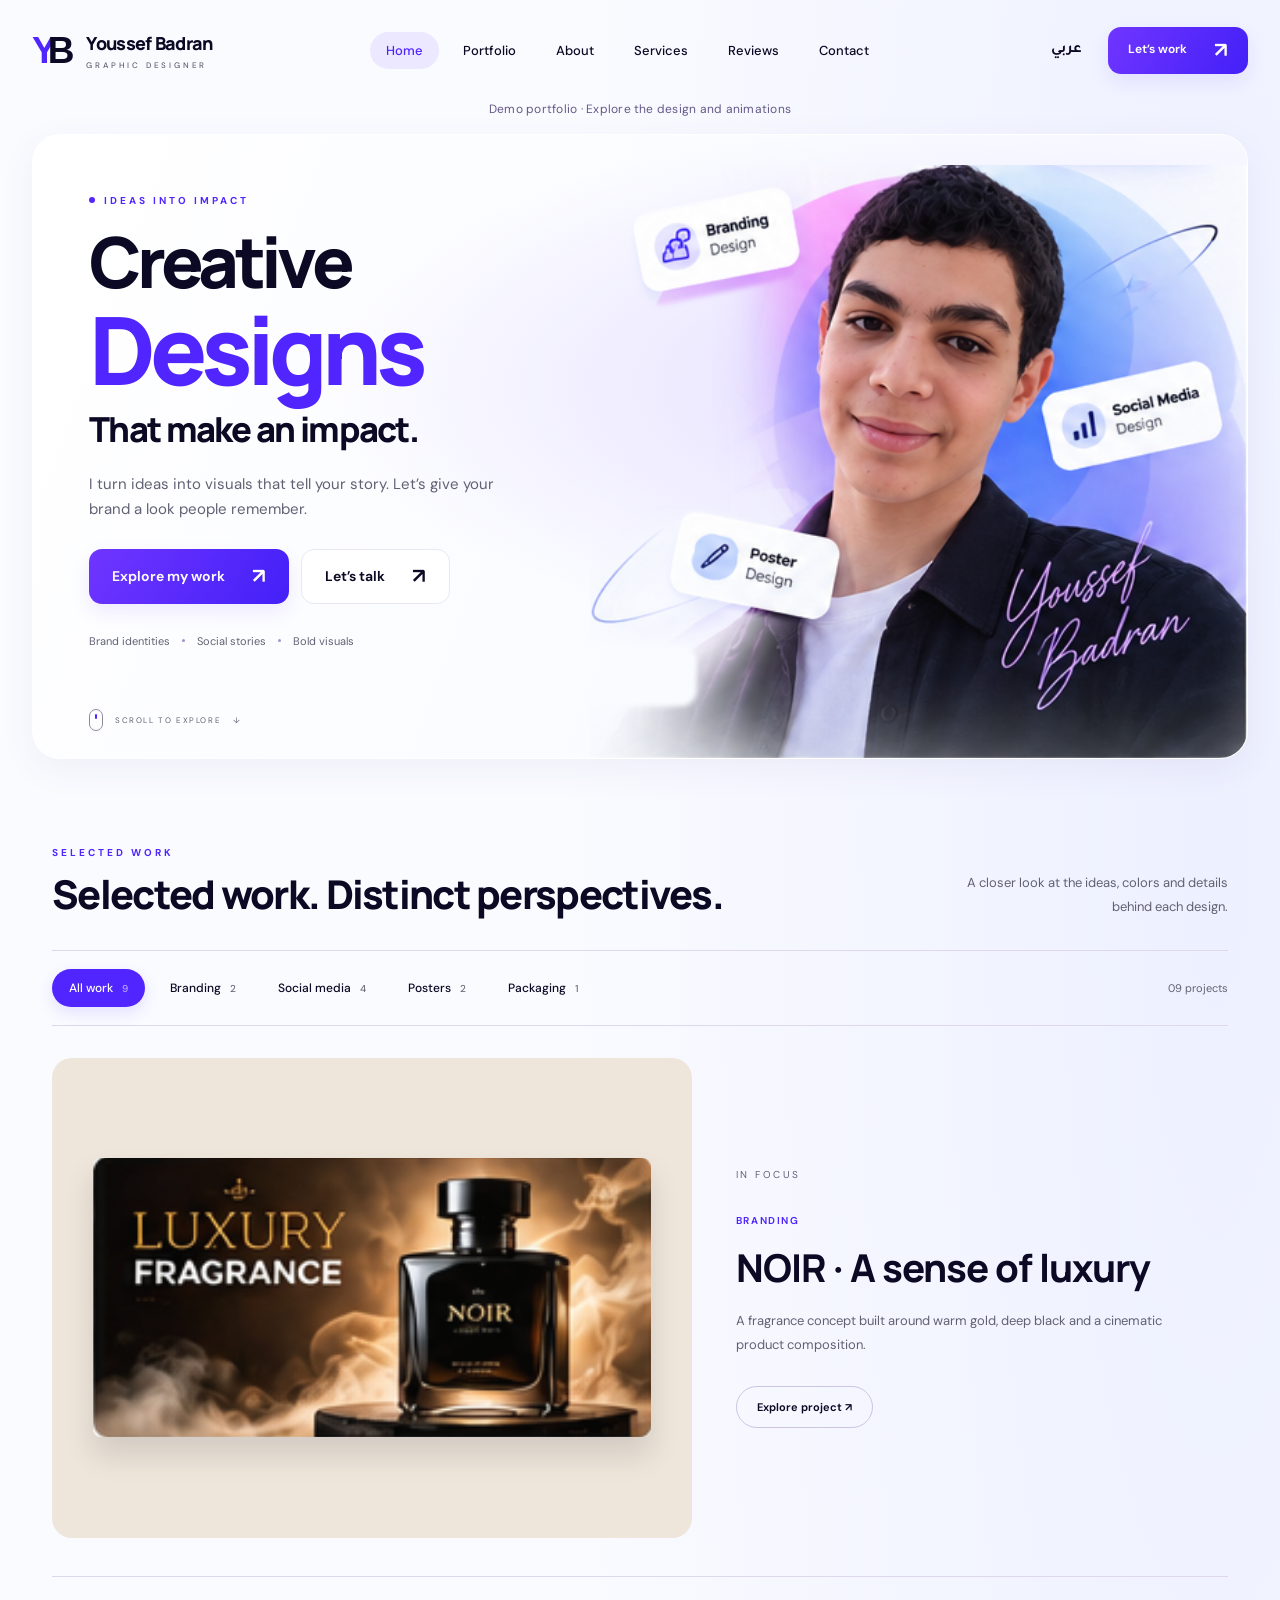
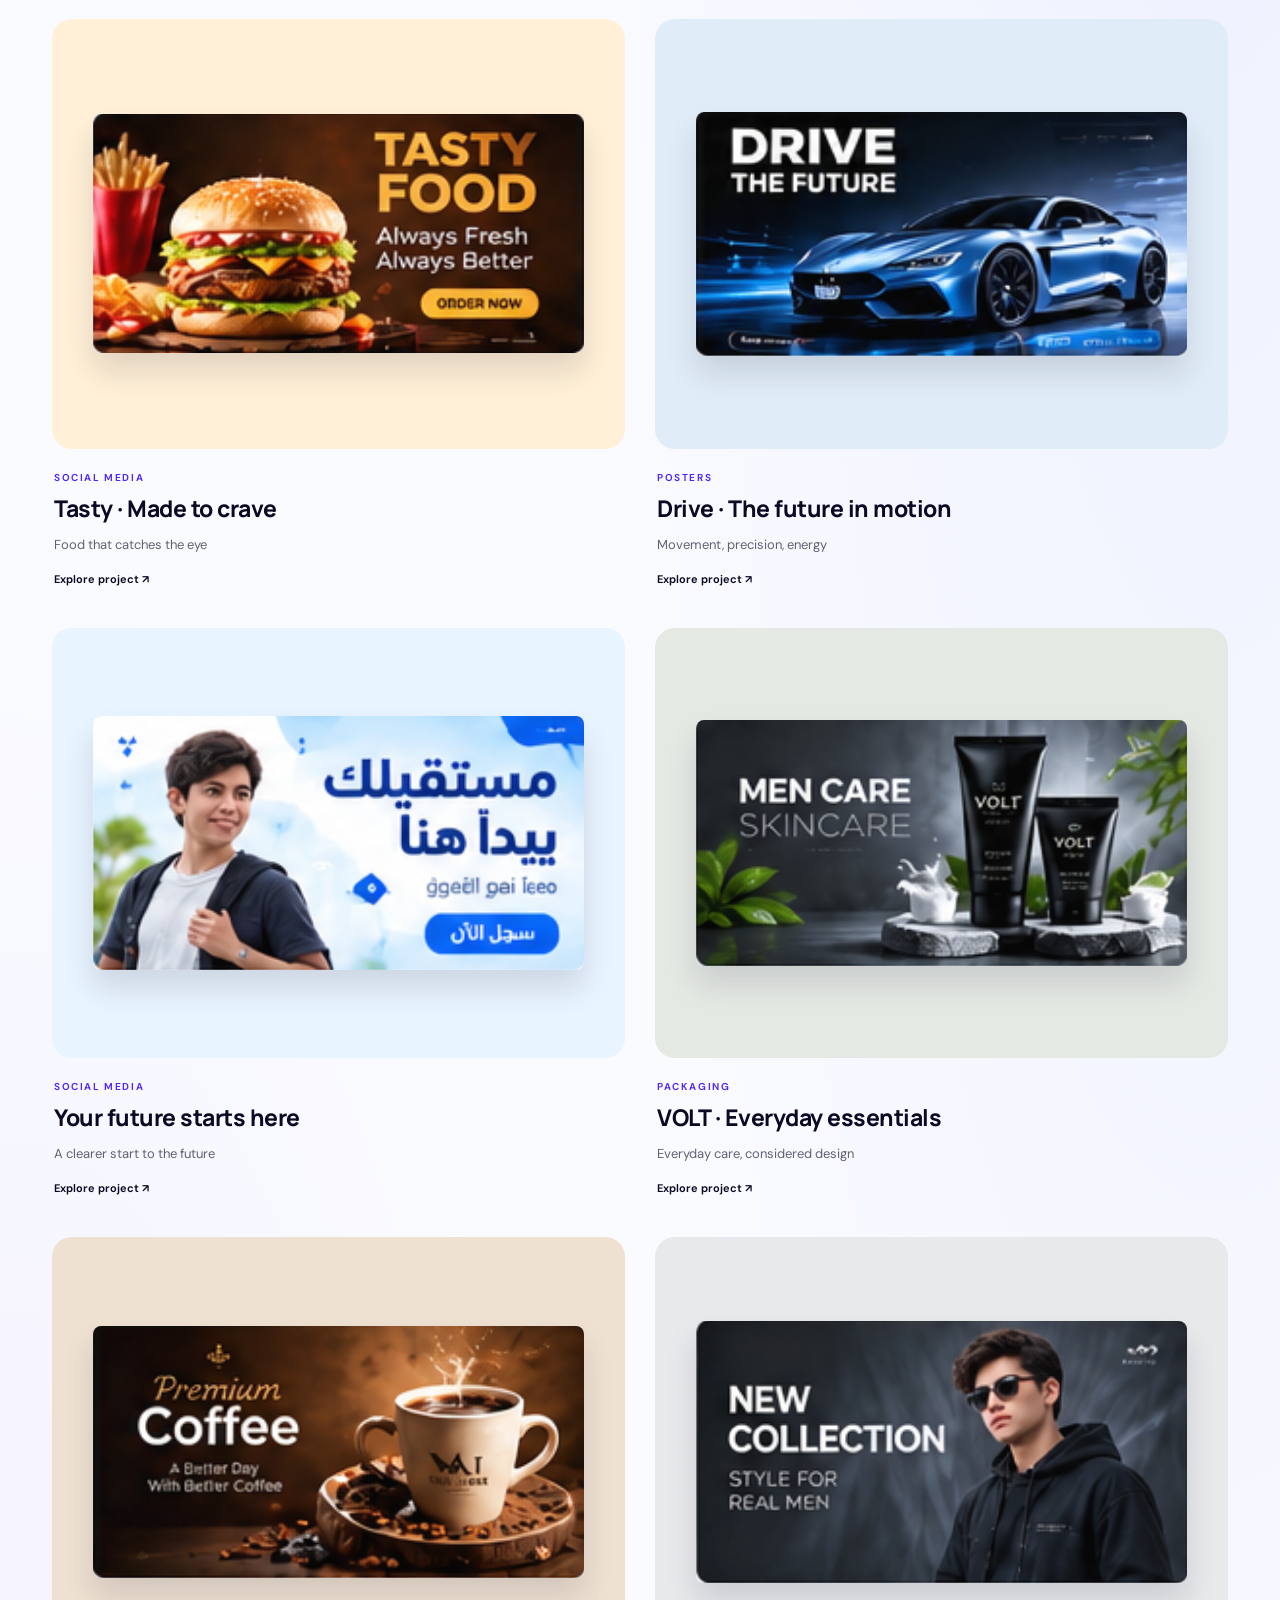
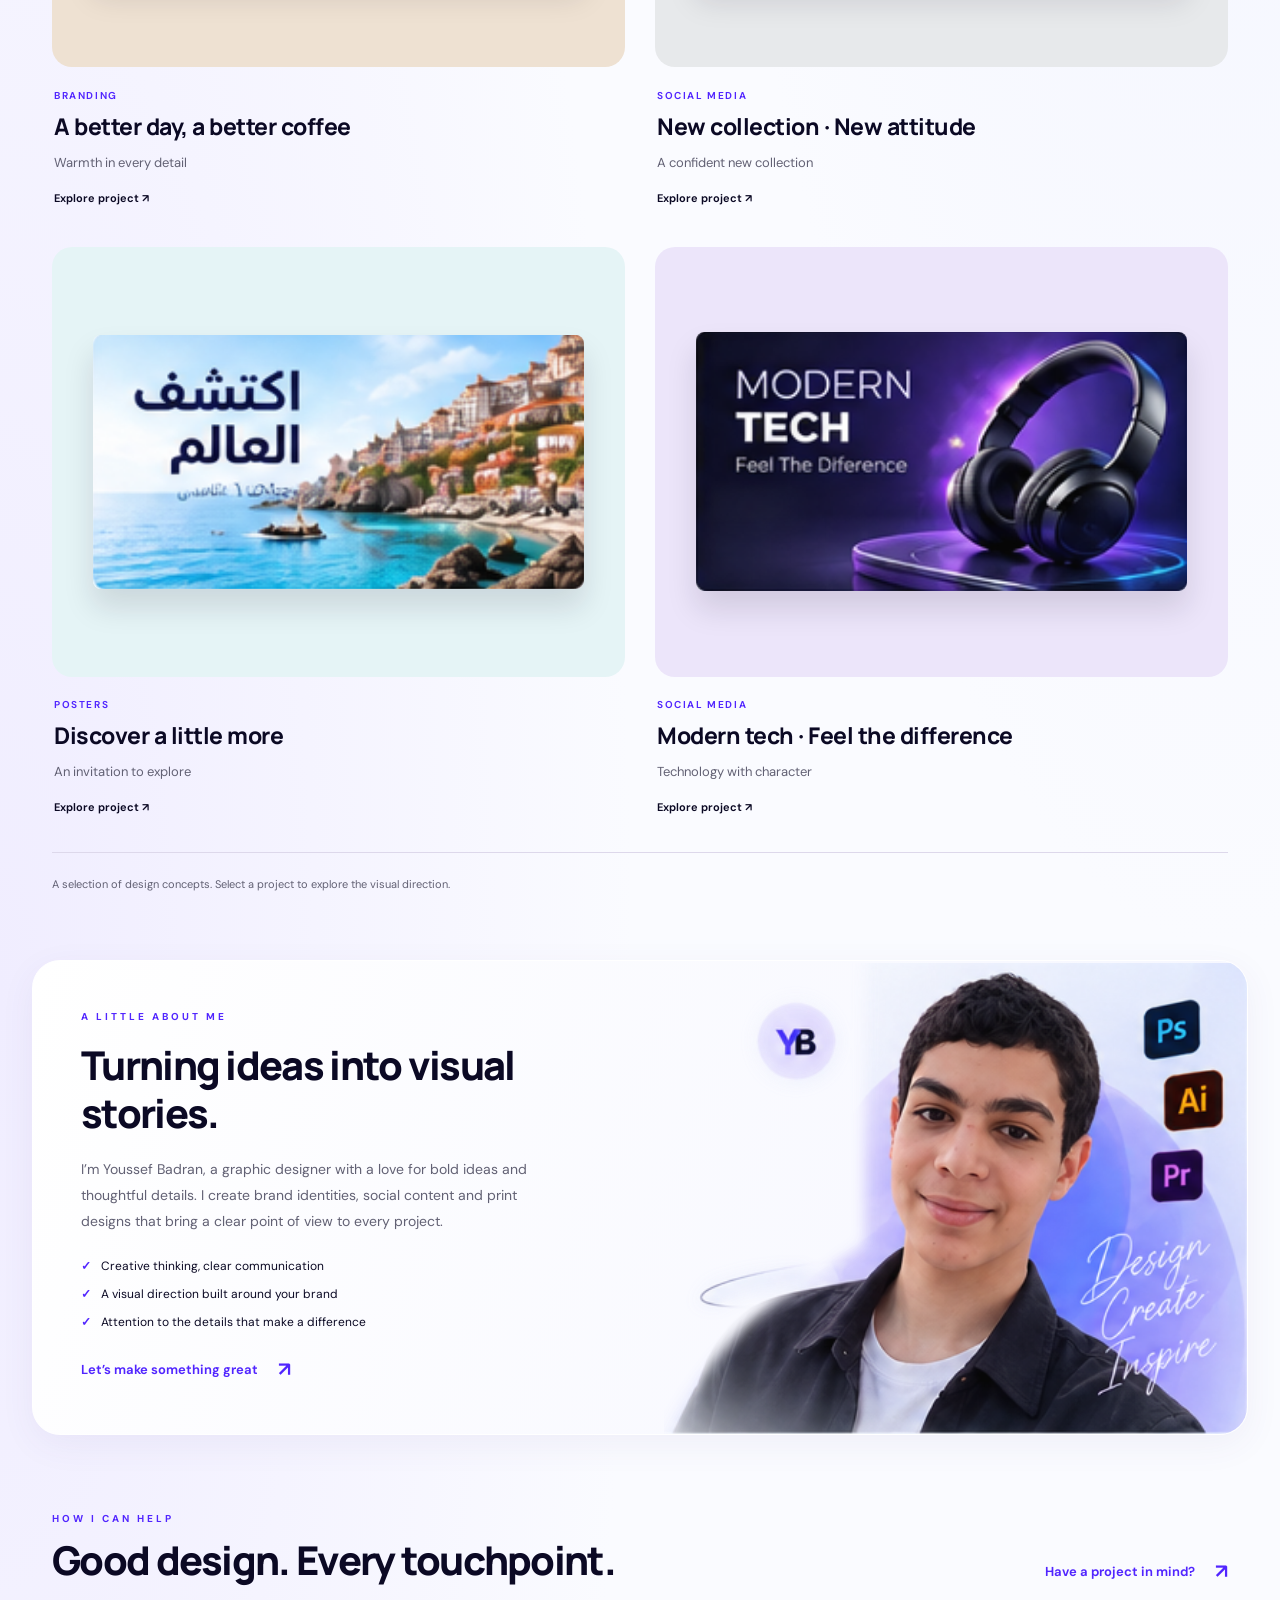
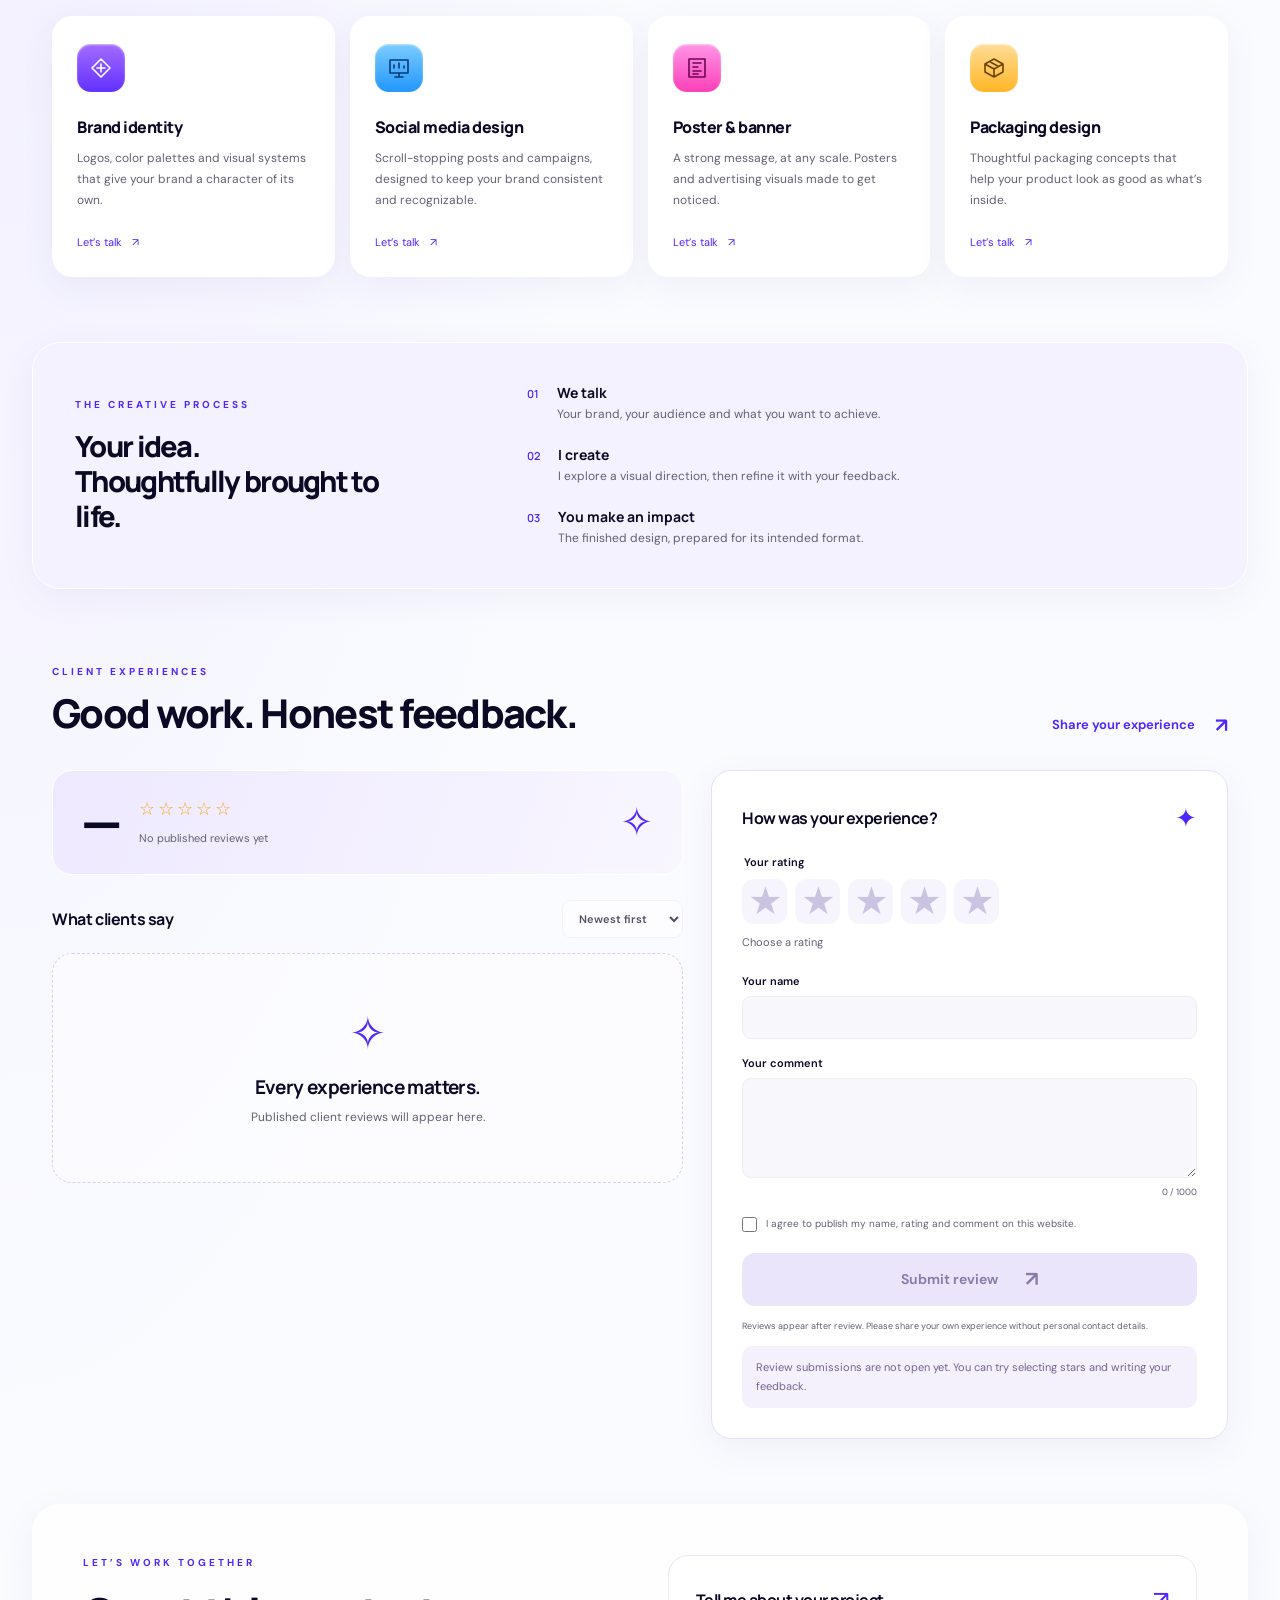
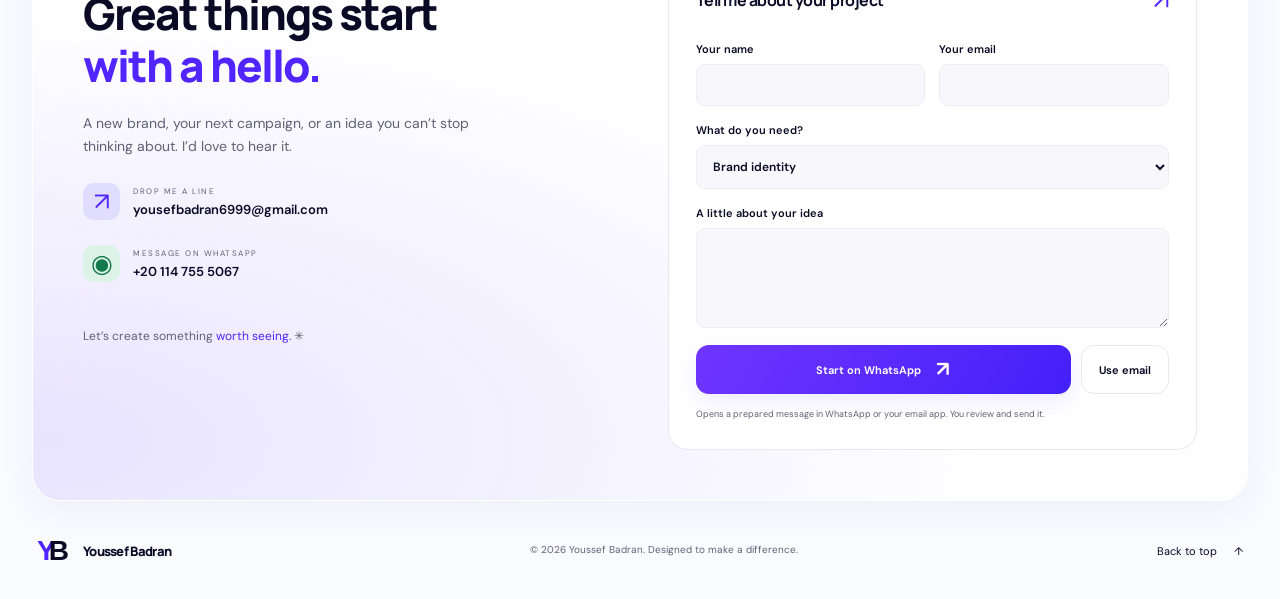
==== commit 53f2a776: "Redesign portfolio gallery and project details" ====
--- a/index.html
+++ b/index.html
@@ -32,7 +32,7 @@
     <a class="scroll-link" href="#work"><span class="mouse-icon" aria-hidden="true"></span><span data-en="SCROLL TO EXPLORE" data-ar="اكتشف المزيد">SCROLL TO EXPLORE</span><span aria-hidden="true">↓</span></a>
   </section>
 
-  <section class="work-section" id="work" aria-labelledby="work-title"><div class="section-heading"><div><p class="eyebrow" data-en="SELECTED WORK" data-ar="من أعمالي">SELECTED WORK</p><h2 id="work-title" data-en="A little of what I create." data-ar="حاجات بحب أصممها.">A little of what I create.</h2></div><p class="section-aside" data-en="Different brands. Different stories.\nOne eye for detail." data-ar="علامات مختلفة. قصص مختلفة.\nواهتمام بكل تفصيلة.">Different brands. Different stories.<br>One eye for detail.</p></div><div class="work-toolbar"><div class="filters" id="filters" role="group" aria-label="Filter projects"></div><span class="work-count" id="work-count" aria-live="polite"></span></div><div class="projects-grid" id="projects"></div><p class="work-note" data-en="A selection of design concepts. Select a project to explore the visual direction." data-ar="مختارات من التصورات التصميمية. افتح أي مشروع علشان تشوف اتجاهه البصري.">A selection of design concepts. Select a project to explore the visual direction.</p></section>
+  <section class="work-section" id="work" aria-labelledby="work-title"><div class="section-heading"><div><p class="eyebrow" data-en="SELECTED WORK" data-ar="من أعمالي">SELECTED WORK</p><h2 id="work-title" data-en="Selected work. Distinct perspectives." data-ar="أعمال مختارة. ورؤية مختلفة.">Selected work. Distinct perspectives.</h2></div><p class="section-aside" data-en="A closer look at the ideas, colors and details behind each design." data-ar="نظرة أقرب للأفكار والألوان والتفاصيل ورا كل تصميم.">A closer look at the ideas, colors and details behind each design.</p></div><div class="work-toolbar"><div class="filters" id="filters" role="group" aria-label="Filter projects"></div><span class="work-count" id="work-count" aria-live="polite"></span></div><div class="projects-grid" id="projects"></div><p class="work-note" data-en="A selection of design concepts. Select a project to explore the visual direction." data-ar="مختارات من التصورات التصميمية. افتح أي مشروع علشان تشوف اتجاهه البصري.">A selection of design concepts. Select a project to explore the visual direction.</p></section>
 
   <section class="about panel" id="about" aria-labelledby="about-title"><div class="about-art"><div class="about-reference"><img src="reference.png" alt="Youssef Badran in the original About portrait, with Photoshop, Illustrator and Premiere icons" loading="lazy" width="1536" height="1024"></div></div><div class="about-copy"><p class="eyebrow" data-en="A LITTLE ABOUT ME" data-ar="تعرف عليّ">A LITTLE ABOUT ME</p><h2 id="about-title" data-en="Turning ideas into visual stories." data-ar="بحوّل الأفكار لقصص بصرية.">Turning ideas into visual stories.</h2><p data-en="I’m Youssef Badran, a graphic designer with a love for bold ideas and thoughtful details. I create brand identities, social content and print designs that bring a clear point of view to every project." data-ar="أنا يوسف بدران، جرافيك ديزاينر بحب الأفكار الجريئة والتفاصيل المدروسة. بصمم هويات بصرية ومحتوى سوشيال ميديا ومطبوعات، علشان كل مشروع يكون ليه شخصية واضحة.">I’m Youssef Badran, a graphic designer with a love for bold ideas and thoughtful details. I create brand identities, social content and print designs that bring a clear point of view to every project.</p><ul class="about-values"><li data-en="Creative thinking, clear communication" data-ar="فكر إبداعي وتواصل واضح">Creative thinking, clear communication</li><li data-en="A visual direction built around your brand" data-ar="اتجاه بصري مناسب لشخصية علامتك">A visual direction built around your brand</li><li data-en="Attention to the details that make a difference" data-ar="اهتمام بالتفاصيل اللي بتفرق">Attention to the details that make a difference</li></ul><a class="text-link" href="#contact"><span data-en="Let’s make something great" data-ar="نعمل حاجة مميزة سوا">Let’s make something great</span><span aria-hidden="true">↗</span></a></div></section>
 
@@ -75,6 +75,6 @@
   </section>
 </main>
 <footer><a class="brand" href="#home"><span class="monogram" aria-hidden="true"><b>Y</b>B</span><span>Youssef Badran</span></a><p>© <span id="year">2026</span> Youssef Badran. <span data-en="Designed to make a difference." data-ar="تصميم يسيب بصمة.">Designed to make a difference.</span></p><a class="back-top" href="#home"><span data-en="Back to top" data-ar="ارجع لفوق">Back to top</span> ↑</a></footer>
-<dialog id="project-dialog" aria-labelledby="dialog-title"><div class="dialog-header"><p class="eyebrow" id="dialog-category"></p><button class="icon-button" id="close-dialog" aria-label="Close project">×</button></div><div id="dialog-art"></div><div class="dialog-copy"><h2 id="dialog-title"></h2><p id="dialog-description"></p><p class="dialog-note" data-en="Design concept · Portfolio selection" data-ar="تصور تصميمي · من مختارات الأعمال">Design concept · Portfolio selection</p><a class="button" id="similar-project" href="#contact"><span data-en="Let’s create your next project" data-ar="نصمم مشروعك الجاي">Let’s create your next project</span><span aria-hidden="true">↗</span></a></div></dialog>
+<dialog id="project-dialog" aria-labelledby="dialog-title"><div class="dialog-header"><p class="eyebrow" id="dialog-category"></p><button class="icon-button" id="close-dialog" aria-label="Close project">×</button></div><div id="dialog-art"></div><div class="dialog-copy"><h2 id="dialog-title"></h2><p id="dialog-description"></p><div class="project-details"><section><h3 data-en="Design elements" data-ar="عناصر التصميم">Design elements</h3><ul id="dialog-deliverables"></ul></section><section><h3 data-en="Color direction" data-ar="اتجاه الألوان">Color direction</h3><ul id="dialog-palette"></ul></section></div><p class="dialog-note" data-en="Design concept · Portfolio selection" data-ar="تصور تصميمي · من مختارات الأعمال">Design concept · Portfolio selection</p><a class="button" id="similar-project" href="#contact"><span data-en="Let’s create your next project" data-ar="نصمم مشروعك الجاي">Let’s create your next project</span><span aria-hidden="true">↗</span></a></div><nav class="project-pagination" aria-label="Project navigation"><button id="previous-project" type="button" data-en="Previous project" data-ar="المشروع السابق">Previous project</button><span id="dialog-position" role="status" aria-live="polite"></span><button id="next-project" type="button" data-en="Next project" data-ar="المشروع التالي">Next project</button></nav></dialog>
 <noscript><p class="noscript">Enable JavaScript to view and filter projects. Contact: <a href="mailto:yousefbadran6999@gmail.com">yousefbadran6999@gmail.com</a>.</p></noscript>
 </body></html>
--- a/styles.css
+++ b/styles.css
@@ -89,3 +89,53 @@
 @media(max-width:360px){.review-form{padding:22px 17px}.rating-picker{gap:5px}.rating-picker label>span[aria-hidden]{width:40px;height:40px;font-size:29px}.review-summary{padding:20px;gap:14px}}
 
 .demo-notice{width:min(1240px,calc(100% - 40px));margin:0 auto 14px;color:#655887;font-size:12px;text-align:center;letter-spacing:.02em;}
+
+/* Portfolio: art first, with an editorial featured project. */
+.work-section{padding-top:86px}
+.work-section .section-heading{align-items:end;margin-bottom:32px}
+.work-section .section-aside{max-width:290px;line-height:1.8}
+.work-toolbar{padding:18px 0;border-top:1px solid #ddd8eb;border-bottom:1px solid #ddd8eb;margin-bottom:32px}
+.filter{display:inline-flex;align-items:center;gap:9px;padding:10px 16px}
+.filter-count{font-size:10px;opacity:.6;font-variant-numeric:tabular-nums}
+.projects-grid{grid-template-columns:repeat(2,minmax(0,1fr));gap:42px 30px}
+.project-card{border-radius:0;min-width:0;text-align:start}
+.project-card .project-art{aspect-ratio:4/3;background:var(--project-tone,#ece8ff);border-radius:20px;padding:clamp(20px,3.2vw,42px);display:grid;place-items:center;isolation:isolate}
+.art-viewport{position:relative;width:100%;overflow:hidden;border-radius:8px;box-shadow:0 18px 30px #140d2820;direction:ltr}
+.art-viewport .crop-image{position:absolute;height:auto;max-width:none}
+.project-image{display:block;width:100%;height:100%;object-fit:contain;position:absolute;inset:0}
+.project-card .project-overlay{background:#0b09240a}
+.project-card .project-info{display:flex;flex-direction:column;align-items:flex-start;gap:9px;padding:22px 2px 0}
+.project-info .project-category{font-size:10px;letter-spacing:1.6px;color:var(--purple);font-weight:650}
+.project-card .project-info h3,html[dir=rtl] .project-card .project-info h3{font-size:23px;line-height:1.35;font-weight:750;letter-spacing:-.5px}
+.project-info .project-summary{font-size:13px;line-height:1.8;color:var(--muted);max-width:50ch;margin:0}
+.project-info .project-action{margin-top:7px;color:var(--ink);font-size:11px;font-weight:650;text-transform:none;letter-spacing:0;transition:color .25s}
+.project-card:hover .project-action{color:var(--purple)}
+.project-card.is-featured{grid-column:1/-1;display:grid;grid-template-columns:1.3fr 1fr;gap:44px;align-items:center;padding-bottom:38px;border-bottom:1px solid #ddd8eb}
+.is-featured .project-info{padding:18px 18px 18px 0;gap:15px}
+.is-featured .project-info h3,html[dir=rtl] .is-featured .project-info h3{font-size:clamp(26px,3vw,40px);letter-spacing:-1px}
+.project-info .featured-label{font-size:10px;letter-spacing:2.5px;color:var(--muted);margin-bottom:18px}
+.is-featured .project-info .project-action{padding:13px 20px;border:1px solid #cdc4e4;border-radius:999px;margin-top:15px}
+.work-note{text-align:start;border-top:1px solid #ddd8eb;padding-top:22px;line-height:1.8;margin-top:38px}
+#project-dialog{width:min(1050px,calc(100% - 28px));padding:28px;overscroll-behavior:contain}
+#dialog-art .project-art{background:var(--project-tone);padding:clamp(16px,4vw,48px);border-radius:16px}
+#dialog-art .art-viewport{max-width:740px;margin:auto}
+.dialog-copy{padding:28px 8px 8px}
+.dialog-copy h2{font-size:clamp(26px,3vw,38px);line-height:1.25}
+.dialog-copy>p{max-width:75ch;line-height:1.85}
+.project-details{display:grid;grid-template-columns:1fr 1fr;gap:28px;margin-top:28px;padding:25px 0;border-top:1px solid #ddd8eb;border-bottom:1px solid #ddd8eb}
+.project-details h3{font-size:12px;font-weight:700;margin-bottom:14px}
+#dialog-deliverables{list-style:none;display:flex;gap:8px;flex-wrap:wrap;padding:0;margin:0}
+#dialog-deliverables li{font-size:11px;padding:8px 12px;background:#ece8ff;border-radius:999px;color:#4b3873}
+#dialog-palette{list-style:none;display:flex;gap:18px;flex-wrap:wrap;padding:0;margin:0;direction:ltr;justify-content:flex-start}
+#dialog-palette li{display:flex;flex-direction:column;align-items:center;gap:7px;font:10px ui-monospace,monospace;color:var(--muted)}
+.palette-dot{width:35px;height:35px;border-radius:50%;border:1px solid #00000010}
+.project-pagination{display:flex;align-items:center;justify-content:space-between;gap:12px;margin-top:28px;padding-top:20px;border-top:1px solid #ddd8eb}
+.project-pagination button{border:0;border-radius:10px;padding:12px;background:#ece8ff;color:var(--ink);font-size:12px}
+.project-pagination button:disabled{opacity:.4;cursor:default}
+#dialog-position{font-size:12px;color:var(--muted);font-variant-numeric:tabular-nums;direction:ltr}
+.project-card:focus-visible{outline:3px solid var(--purple);outline-offset:7px}
+html[dir=rtl] .project-info .project-category,html[dir=rtl] .project-info .featured-label{letter-spacing:0}
+html[dir=rtl] .is-featured .project-info{padding-inline:0 18px}
+@media(max-width:850px){.project-card.is-featured{gap:25px;grid-template-columns:1.1fr 1fr}.project-card .project-info h3,html[dir=rtl] .project-card .project-info h3{font-size:20px}.is-featured .project-info h3,html[dir=rtl] .is-featured .project-info h3{font-size:27px}.project-info .featured-label{margin-bottom:8px}.projects-grid{gap:32px 20px}}
+@media(max-width:620px){.work-section{padding-top:50px}.work-section .section-aside{max-width:none}.work-toolbar{padding:13px 0;margin-bottom:24px}.filter{padding:9px 13px}.projects-grid{grid-template-columns:1fr;gap:30px}.project-card.is-featured{display:block;padding-bottom:28px}.is-featured .project-info,html[dir=rtl] .is-featured .project-info{padding:20px 2px 0;gap:9px}.project-info .featured-label{margin:0 0 5px}.project-card .project-art{aspect-ratio:4/3;padding:30px}.project-card .project-info h3,html[dir=rtl] .project-card .project-info h3{font-size:23px}.is-featured .project-info .project-action{margin-top:6px;padding:10px 16px}.project-details{grid-template-columns:1fr;gap:22px}.dialog-copy{padding:24px 0 0}#project-dialog{padding:17px}.project-pagination button{font-size:11px;padding:10px}.work-note{margin-top:25px}.project-info .project-summary{font-size:13px}}
+@media(prefers-reduced-motion:reduce){.project-info .project-action{transition:none}}
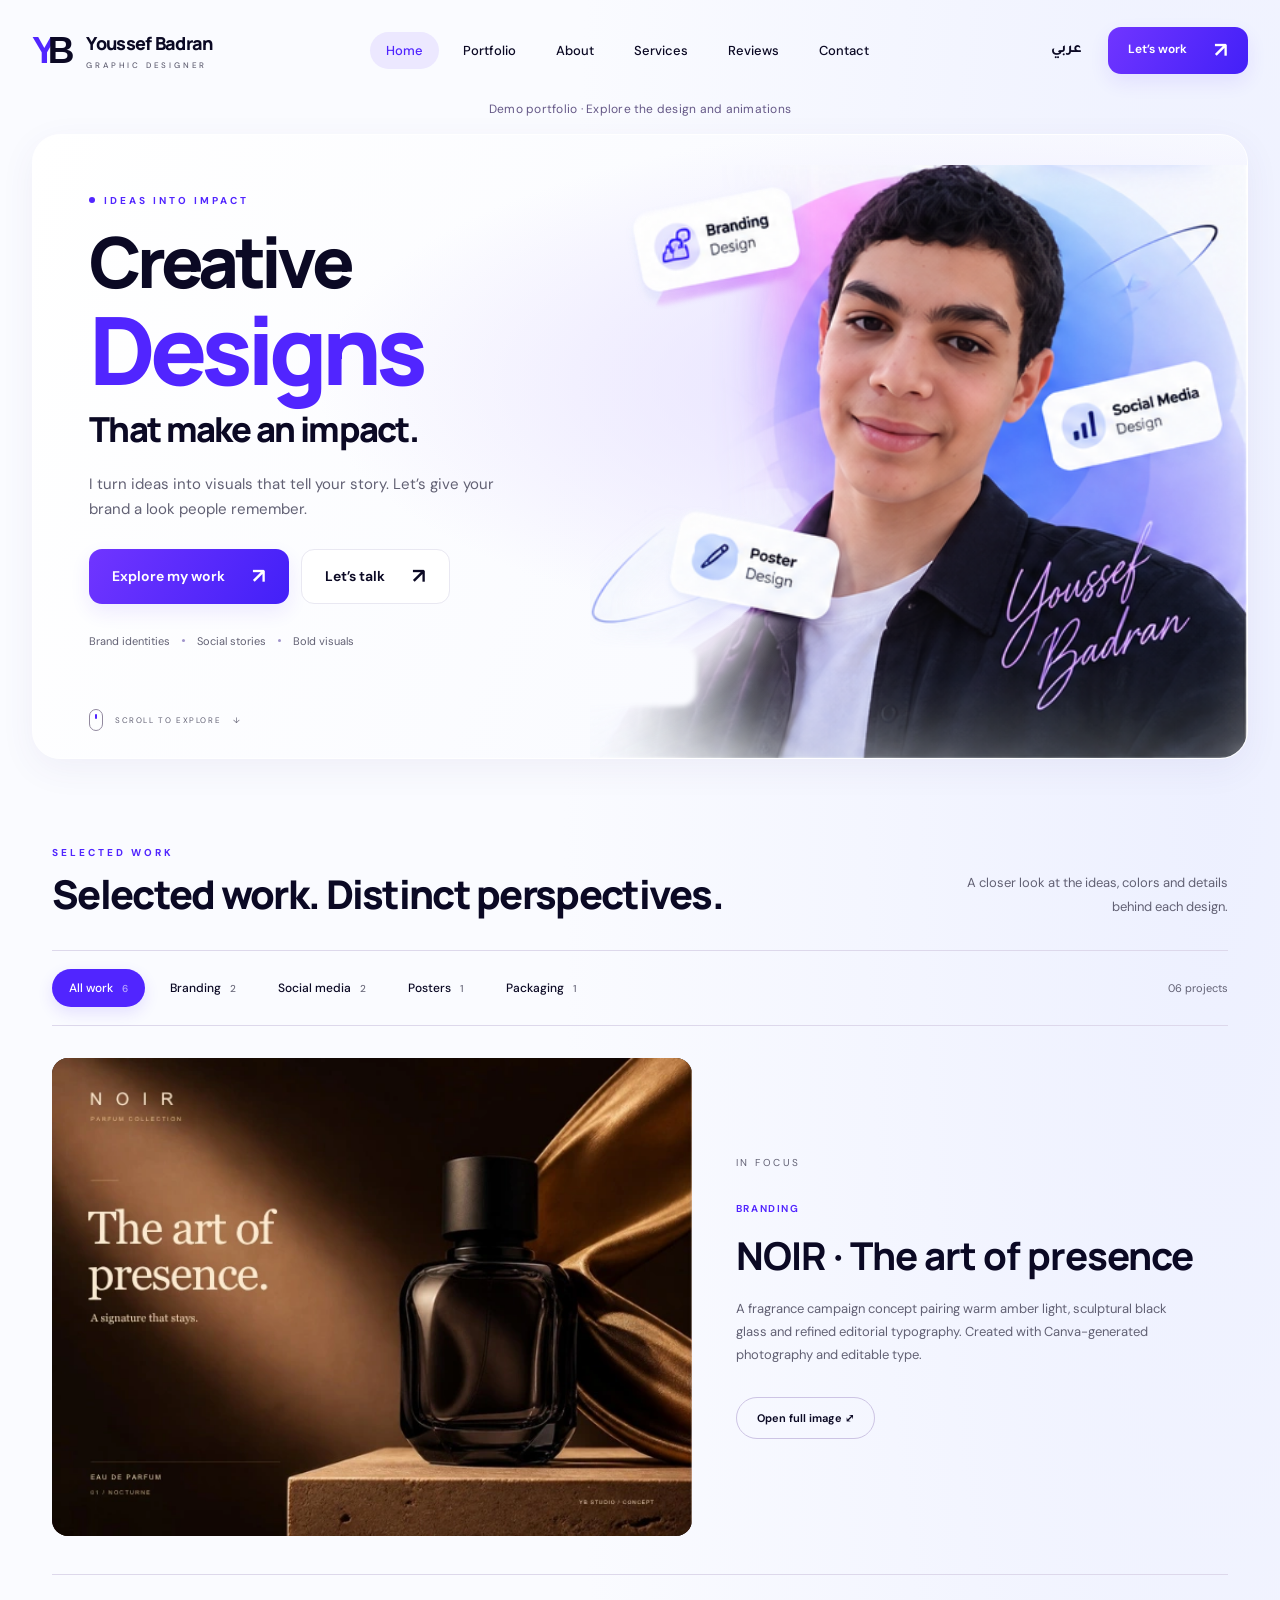
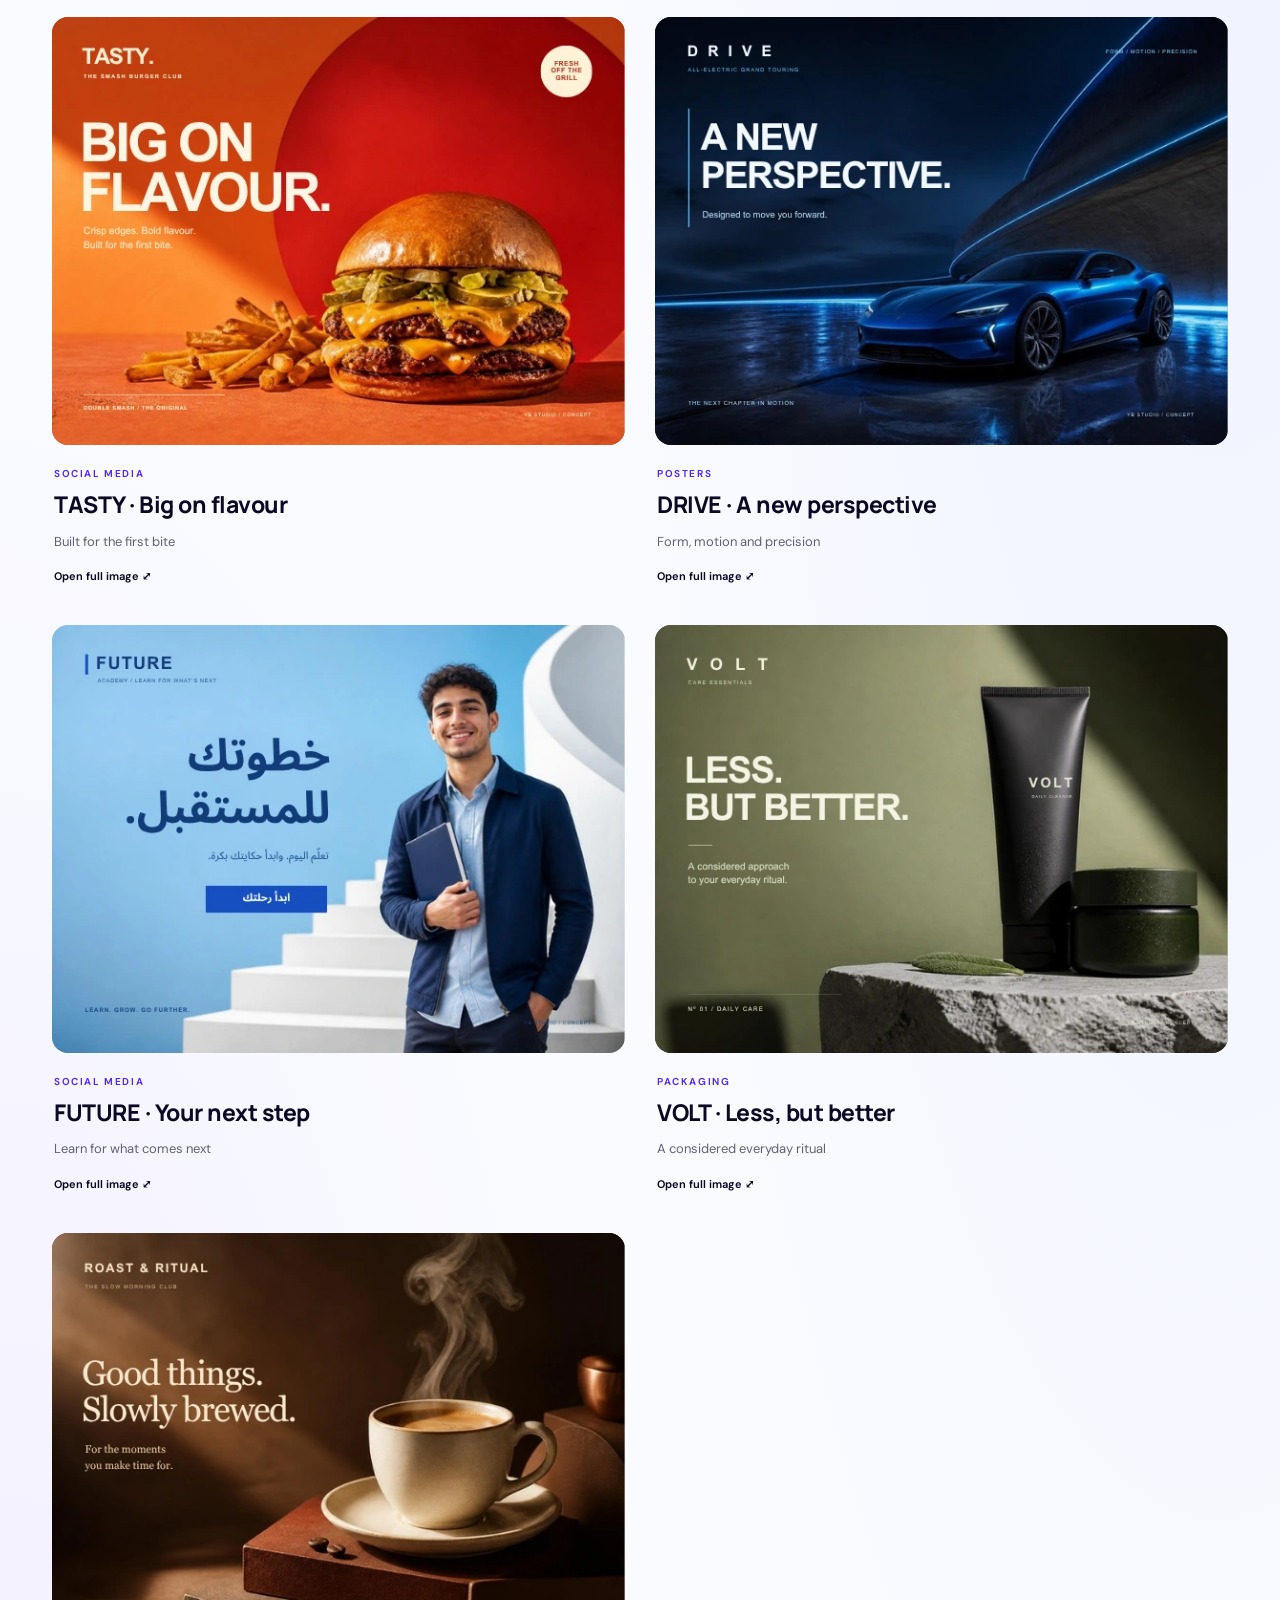
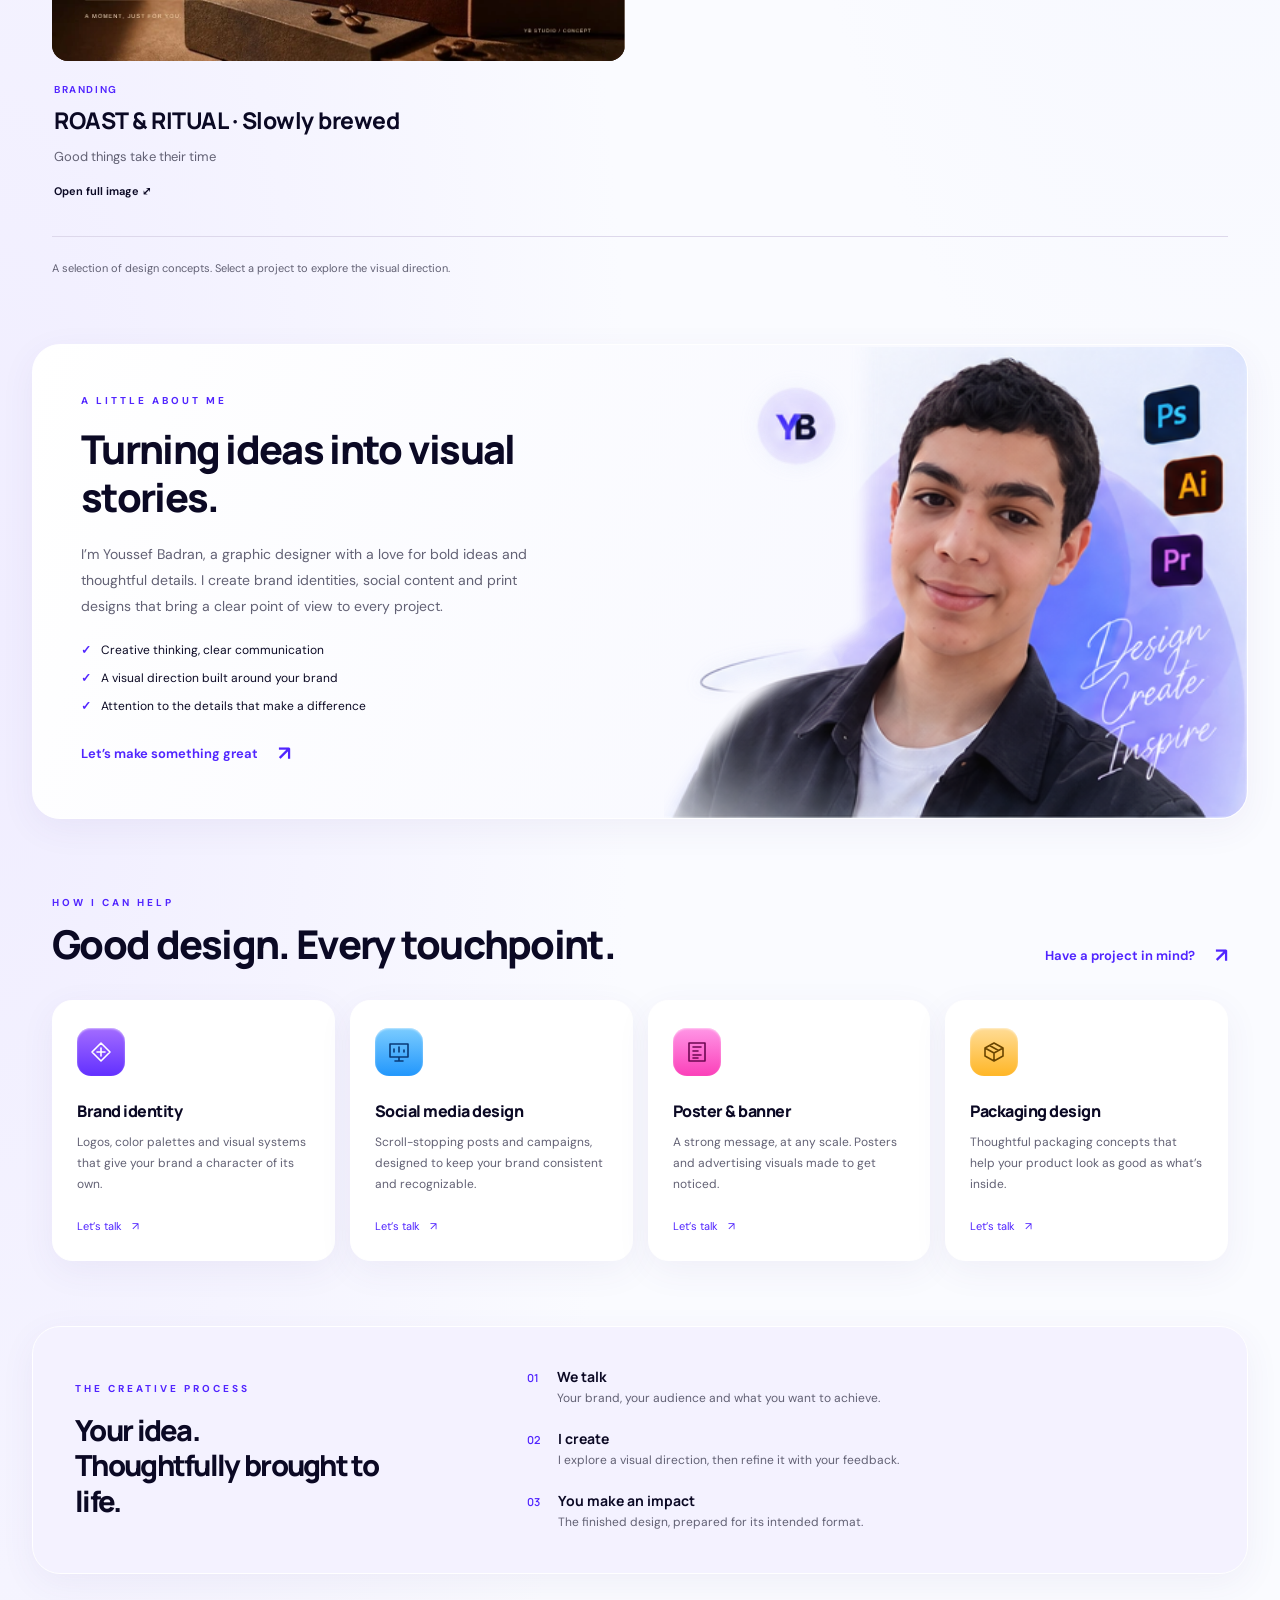
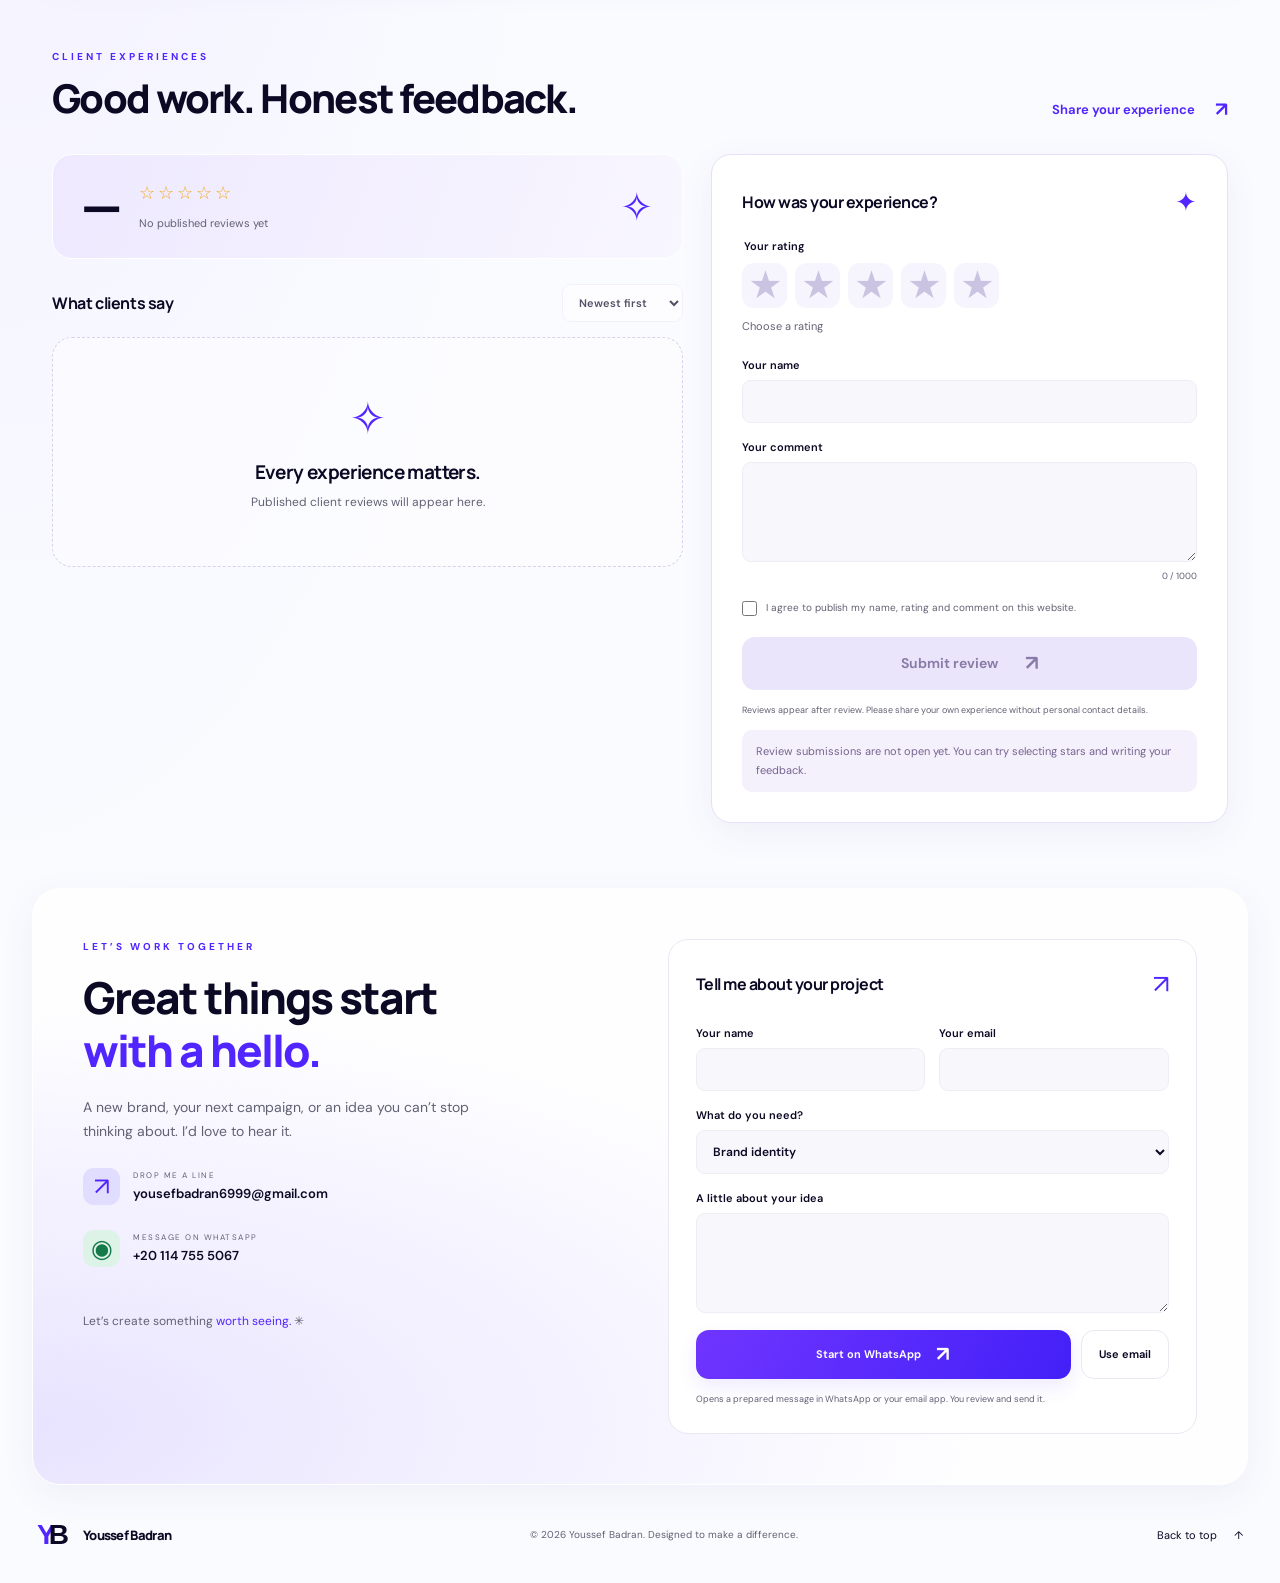
==== commit ed49f531: "Add full-screen artwork viewer with zoom and touch controls" ====
--- a/index.html
+++ b/index.html
@@ -9,8 +9,8 @@
   <meta property="og:description" content="Brand identity, social media, posters and packaging. Explore the portfolio and start your next design project.">
   <meta property="og:type" content="website">
   <link rel="icon" href="favicon.svg" type="image/svg+xml">
-  <link rel="stylesheet" href="styles.css">
-  <script type="module" src="app.mjs"></script>
+<link rel="stylesheet" href="styles.css?v=viewer1">
+<script type="module" src="app.mjs?v=viewer1"></script>
 </head>
 <body>
 <a class="skip-link" href="#work" data-en="Skip to work" data-ar="انتقل للأعمال">Skip to work</a>
@@ -76,5 +76,10 @@
 </main>
 <footer><a class="brand" href="#home"><span class="monogram" aria-hidden="true"><b>Y</b>B</span><span>Youssef Badran</span></a><p>© <span id="year">2026</span> Youssef Badran. <span data-en="Designed to make a difference." data-ar="تصميم يسيب بصمة.">Designed to make a difference.</span></p><a class="back-top" href="#home"><span data-en="Back to top" data-ar="ارجع لفوق">Back to top</span> ↑</a></footer>
 <dialog id="project-dialog" aria-labelledby="dialog-title"><div class="dialog-header"><p class="eyebrow" id="dialog-category"></p><button class="icon-button" id="close-dialog" aria-label="Close project">×</button></div><div id="dialog-art"></div><div class="dialog-copy"><h2 id="dialog-title"></h2><p id="dialog-description"></p><div class="project-details"><section><h3 data-en="Design elements" data-ar="عناصر التصميم">Design elements</h3><ul id="dialog-deliverables"></ul></section><section><h3 data-en="Color direction" data-ar="اتجاه الألوان">Color direction</h3><ul id="dialog-palette"></ul></section></div><p class="dialog-note" data-en="Design concept · Portfolio selection" data-ar="تصور تصميمي · من مختارات الأعمال">Design concept · Portfolio selection</p><a class="button" id="similar-project" href="#contact"><span data-en="Let’s create your next project" data-ar="نصمم مشروعك الجاي">Let’s create your next project</span><span aria-hidden="true">↗</span></a></div><nav class="project-pagination" aria-label="Project navigation"><button id="previous-project" type="button" data-en="Previous project" data-ar="المشروع السابق">Previous project</button><span id="dialog-position" role="status" aria-live="polite"></span><button id="next-project" type="button" data-en="Next project" data-ar="المشروع التالي">Next project</button></nav></dialog>
+<dialog id="image-viewer" aria-labelledby="viewer-title">
+  <header class="viewer-toolbar"><h2 id="viewer-title">Artwork</h2><div class="viewer-tools"><button id="viewer-zoom-out" type="button" aria-label="Zoom out">−</button><output id="viewer-zoom" aria-live="polite" aria-atomic="true">100%</output><button id="viewer-zoom-in" type="button" aria-label="Zoom in">+</button><button id="viewer-fit" class="viewer-fit" type="button">Fit</button><button id="viewer-close" class="viewer-close" type="button" aria-label="Close image" autofocus>×</button></div></header>
+  <div id="viewer-stage" class="viewer-stage" tabindex="0"><div id="viewer-track" class="viewer-track"><img id="viewer-image" alt="" draggable="false"><p id="viewer-error" class="viewer-error" role="alert" hidden></p></div></div>
+  <footer class="viewer-footer"><p id="viewer-hint"></p><button id="viewer-details" type="button">Project details ↗</button></footer>
+</dialog>
 <noscript><p class="noscript">Enable JavaScript to view and filter projects. Contact: <a href="mailto:yousefbadran6999@gmail.com">yousefbadran6999@gmail.com</a>.</p></noscript>
 </body></html>
--- a/styles.css
+++ b/styles.css
@@ -139,3 +139,37 @@
 @media(max-width:850px){.project-card.is-featured{gap:25px;grid-template-columns:1.1fr 1fr}.project-card .project-info h3,html[dir=rtl] .project-card .project-info h3{font-size:20px}.is-featured .project-info h3,html[dir=rtl] .is-featured .project-info h3{font-size:27px}.project-info .featured-label{margin-bottom:8px}.projects-grid{gap:32px 20px}}
 @media(max-width:620px){.work-section{padding-top:50px}.work-section .section-aside{max-width:none}.work-toolbar{padding:13px 0;margin-bottom:24px}.filter{padding:9px 13px}.projects-grid{grid-template-columns:1fr;gap:30px}.project-card.is-featured{display:block;padding-bottom:28px}.is-featured .project-info,html[dir=rtl] .is-featured .project-info{padding:20px 2px 0;gap:9px}.project-info .featured-label{margin:0 0 5px}.project-card .project-art{aspect-ratio:4/3;padding:30px}.project-card .project-info h3,html[dir=rtl] .project-card .project-info h3{font-size:23px}.is-featured .project-info .project-action{margin-top:6px;padding:10px 16px}.project-details{grid-template-columns:1fr;gap:22px}.dialog-copy{padding:24px 0 0}#project-dialog{padding:17px}.project-pagination button{font-size:11px;padding:10px}.work-note{margin-top:25px}.project-info .project-summary{font-size:13px}}
 @media(prefers-reduced-motion:reduce){.project-info .project-action{transition:none}}
+
+/* New Canva campaign images */
+.project-card .project-art{padding:0;aspect-ratio:1456/1088;border-radius:16px;overflow:hidden}
+.project-card .art-viewport{border-radius:0;box-shadow:none}
+#dialog-art .project-art{padding:0;overflow:hidden}
+#dialog-art .art-viewport{max-width:740px;box-shadow:none;border-radius:0}
+
+/* Full artwork viewer. Images fit the viewport before any optional zoom. */
+.dialog-image-open{position:relative;display:block;width:100%;padding:0;border:0;background:transparent;cursor:zoom-in;text-align:inherit;border-radius:16px}
+.image-open-hint{position:absolute;inset-inline-end:14px;bottom:14px;background:#fffef1ed;color:#161229;padding:10px 14px;border-radius:999px;font-size:12px;box-shadow:0 4px 20px #0002}
+.dialog-image-open:focus-visible{outline:3px solid var(--purple);outline-offset:5px}
+#image-viewer{position:fixed;inset:0;width:100%;height:100vh;height:100dvh;max-width:none;max-height:none;margin:0;padding:0;border:0;border-radius:0;background:#0d0c13;color:#f4f2fa;overflow:hidden;overscroll-behavior:contain}
+#image-viewer[open]{display:flex;flex-direction:column}
+#image-viewer::backdrop{background:#0d0c13}
+.viewer-toolbar{display:flex;align-items:center;gap:20px;flex-shrink:0;padding:14px max(20px,env(safe-area-inset-right)) 14px max(20px,env(safe-area-inset-left));border-bottom:1px solid #ffffff18}
+.viewer-toolbar h2{flex:1;min-width:0;overflow:hidden;text-overflow:ellipsis;white-space:nowrap;font-size:16px;font-weight:550;line-height:1.4;letter-spacing:0;color:#f4f2fa}
+.viewer-tools{display:flex;align-items:center;gap:8px;direction:ltr}
+.viewer-tools button,.viewer-footer button{min-width:44px;min-height:44px;padding:8px 12px;border:1px solid #ffffff30;border-radius:10px;background:#ffffff0d;color:#f4f2fa;font:inherit;cursor:pointer;touch-action:manipulation}
+.viewer-tools button{font-size:23px;line-height:1}
+.viewer-tools .viewer-fit{font-size:13px;padding-inline:17px}
+.viewer-tools .viewer-close{margin-inline-start:12px;font-size:28px;background:#ffffff15}
+.viewer-tools button:disabled{opacity:.3;cursor:default}
+.viewer-tools output{min-width:52px;text-align:center;font-size:12px;font-variant-numeric:tabular-nums}
+.viewer-tools button:focus-visible,.viewer-footer button:focus-visible,.viewer-stage:focus-visible{outline:2px solid #b6a5ff;outline-offset:-3px}
+.viewer-stage{flex:1;min-height:0;min-width:0;position:relative;overflow:auto;direction:ltr;touch-action:none;cursor:zoom-in;overscroll-behavior:contain;scrollbar-width:thin;scrollbar-color:#706b84 #15131e}
+.viewer-stage[data-zoomed=true]{cursor:grab}.viewer-stage.is-dragging{cursor:grabbing}
+.viewer-track{min-width:100%;min-height:100%;display:grid;place-items:center;position:relative}
+#viewer-image{display:block;max-width:none;max-height:none;object-fit:contain;pointer-events:none;user-select:none;-webkit-user-drag:none}
+#viewer-image[hidden],#viewer-error[hidden]{display:none}
+.viewer-error{position:absolute;inset:50% 20px auto;text-align:center;color:#eee9ff;font-size:14px}
+#image-viewer .viewer-footer{display:flex;flex-shrink:0;align-items:center;justify-content:space-between;gap:20px;width:100%;margin:0;padding:12px 24px max(12px,env(safe-area-inset-bottom));border-top:1px solid #ffffff18;background:#14121e}
+.viewer-footer p{order:0;width:auto;margin:0;text-align:start;color:#b8b3c8;font-size:12px;line-height:1.6}
+.viewer-footer button{font-size:13px;white-space:nowrap;background:#6243d9;border-color:#8060f1}
+@media(max-width:620px){.viewer-toolbar{flex-wrap:wrap;gap:8px;padding:12px 14px}.viewer-toolbar h2{flex-basis:100%;font-size:14px}.viewer-tools{width:100%;gap:6px}.viewer-tools .viewer-close{margin-inline-start:auto}#image-viewer .viewer-footer{gap:12px;padding:10px 14px max(10px,env(safe-area-inset-bottom))}.viewer-footer p{font-size:10px}.viewer-footer button{font-size:12px}.image-open-hint{font-size:10px;bottom:10px;inset-inline-end:10px}}
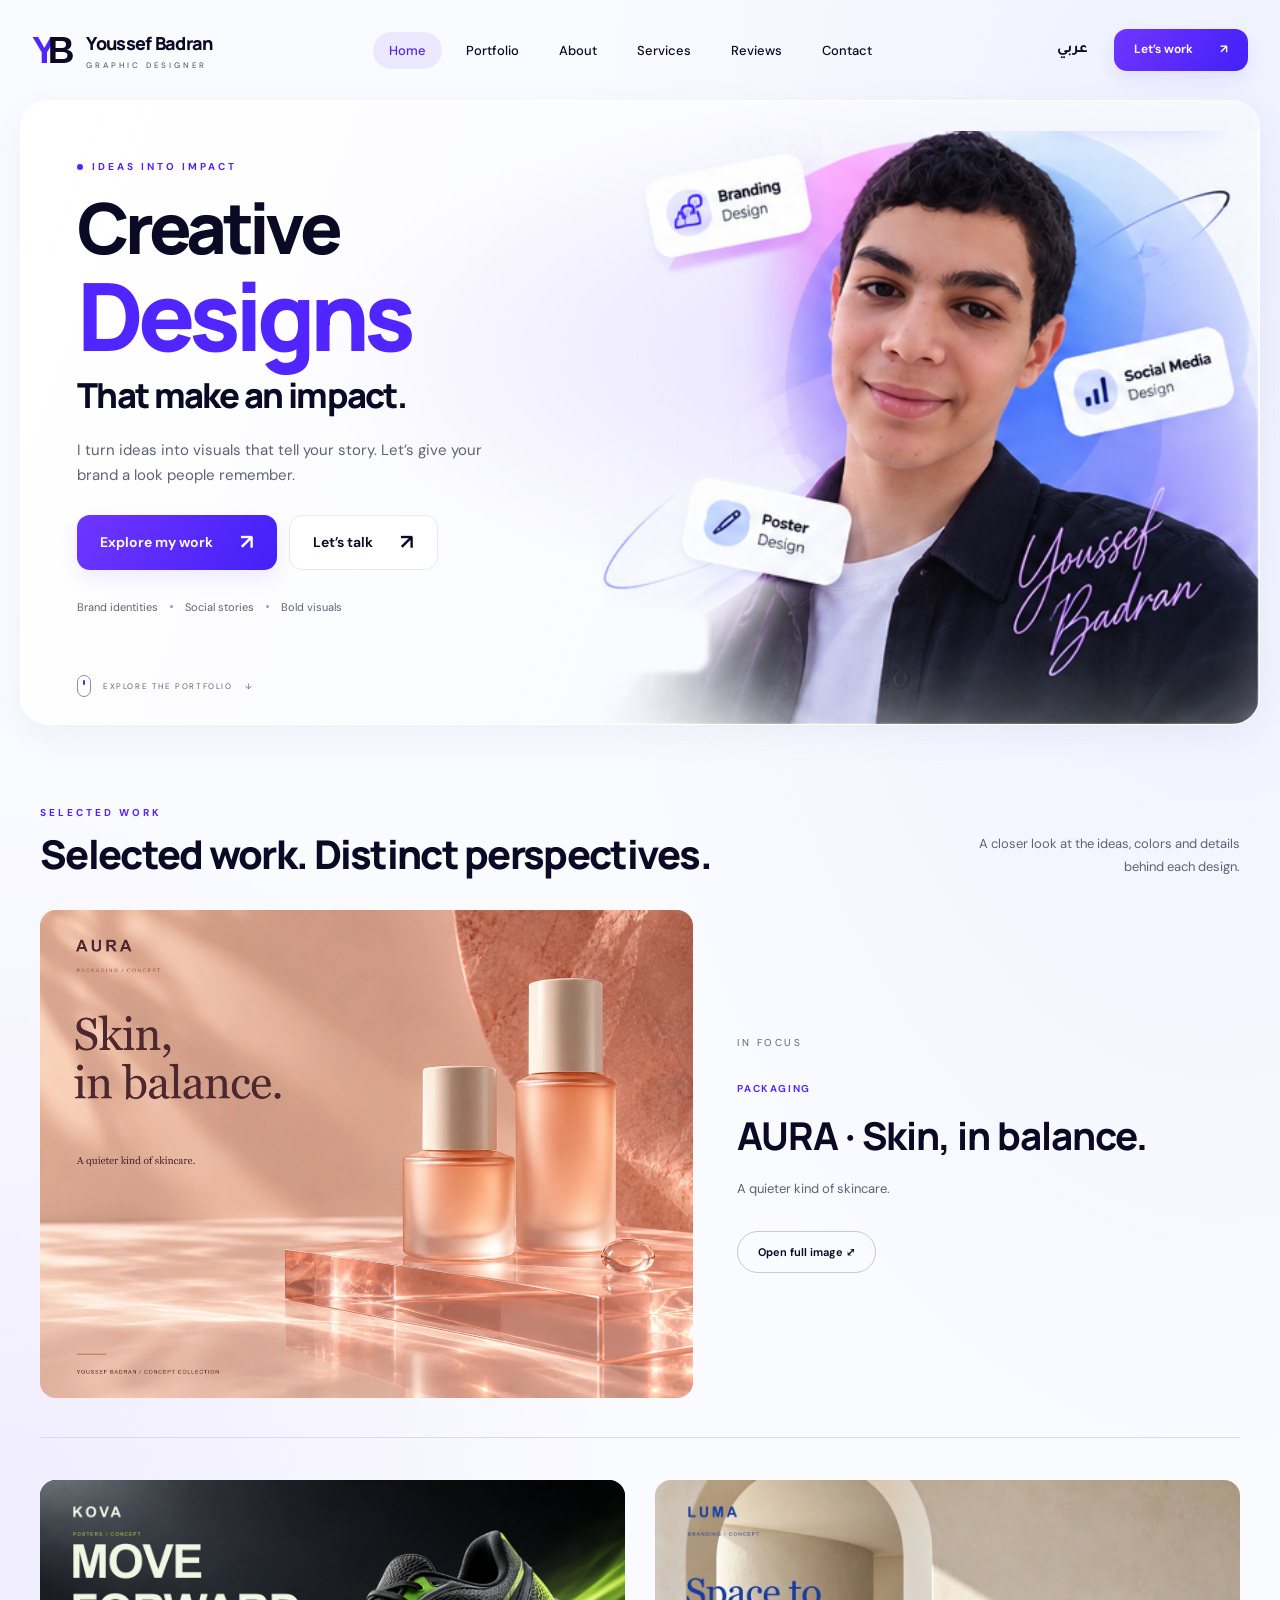
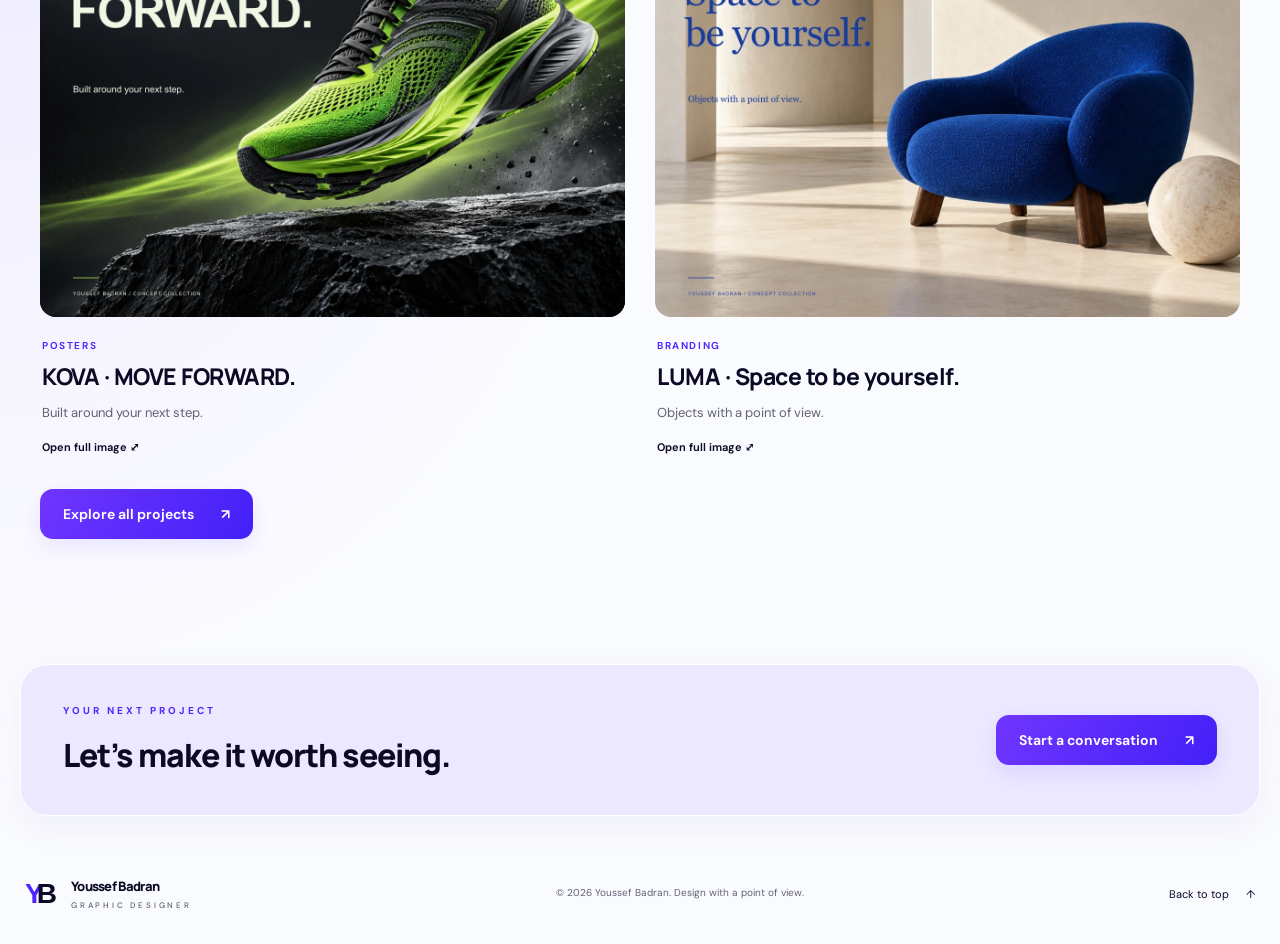
==== commit 5948d935: "Expand portfolio to 21 projects with multi-page site and demo admin" ====
--- a/index.html
+++ b/index.html
@@ -1,85 +1,14 @@
-<!DOCTYPE html>
-<html lang="en" dir="ltr">
-<head>
-  <meta charset="UTF-8"><meta name="viewport" content="width=device-width,initial-scale=1">
-  <meta name="theme-color" content="#5125ff">
-  <title>Youssef Badran — Graphic Designer · Demo</title>
-  <meta name="description" content="Graphic designer Youssef Badran. Explore branding, social media, poster and packaging design. Let’s turn your ideas into visual stories.">
-  <meta property="og:title" content="Youssef Badran — Creative designs that make an impact">
-  <meta property="og:description" content="Brand identity, social media, posters and packaging. Explore the portfolio and start your next design project.">
-  <meta property="og:type" content="website">
-  <link rel="icon" href="favicon.svg" type="image/svg+xml">
-<link rel="stylesheet" href="styles.css?v=viewer1">
-<script type="module" src="app.mjs?v=viewer1"></script>
-</head>
-<body>
-<a class="skip-link" href="#work" data-en="Skip to work" data-ar="انتقل للأعمال">Skip to work</a>
-<header class="site-header">
-  <a class="brand" href="#home" aria-label="Youssef Badran home"><span class="monogram" aria-hidden="true"><b>Y</b>B</span><span>Youssef Badran<span class="brand-caption" data-en="GRAPHIC DESIGNER" data-ar="مصمم جرافيك">GRAPHIC DESIGNER</span></span></a>
-  <nav class="nav" id="navigation" aria-label="Main navigation"><a href="#home" class="active" data-en="Home" data-ar="الرئيسية">Home</a><a href="#work" data-en="Portfolio" data-ar="أعمالي">Portfolio</a><a href="#about" data-en="About" data-ar="عني">About</a><a href="#services" data-en="Services" data-ar="خدماتي">Services</a><a href="#reviews" data-en="Reviews" data-ar="التقييمات">Reviews</a><a href="#contact" data-en="Contact" data-ar="تواصل">Contact</a></nav>
-  <div class="header-actions"><button class="language" id="language" lang="ar" aria-label="Switch to Arabic">عربي</button><a class="button small header-cta" href="#contact"><span data-en="Let’s work" data-ar="نشتغل سوا">Let’s work</span><span aria-hidden="true">↗</span></a><button id="menu" class="menu-toggle" aria-controls="navigation" aria-expanded="false" aria-label="Open menu"><span></span><span></span></button></div>
-</header>
-<main>
-  <p class="demo-notice" data-en="Demo portfolio · Explore the design and animations" data-ar="نسخة تجريبية · استكشف التصميم والحركات">Demo portfolio · Explore the design and animations</p>
-  <section class="hero panel" id="home" aria-labelledby="hero-title">
+<!doctype html><html lang="en" dir="ltr"><head><meta charset="utf-8"><meta name="viewport" content="width=device-width,initial-scale=1"><meta name="theme-color" content="#5125ff"><title>Creative portfolio — Youssef Badran</title><meta name="description" content="Youssef Badran graphic design portfolio. Brand identity, campaigns, packaging and visual stories."><link rel="icon" href="favicon.svg"><link rel="stylesheet" href="styles.css?v=pages2"><link rel="stylesheet" href="pages.css?v=pages2"><script type="module" src="app.mjs?v=pages2"></script></head><body id="top" data-page="home"><a class="skip-link" href="#main" data-en="Skip to content" data-ar="انتقل للمحتوى">Skip to content</a><header class="site-header"><a class="brand" href="index.html"><span class="monogram" aria-hidden="true"><b>Y</b>B</span><span><span class="brand-name">Youssef Badran</span><span class="brand-caption" data-en="GRAPHIC DESIGNER" data-ar="مصمم جرافيك">GRAPHIC DESIGNER</span></span></a><nav class="nav" id="navigation" aria-label="Main navigation"><a href="index.html" data-page-link="home" data-en="Home" data-ar="الرئيسية">Home</a><a href="portfolio.html" data-page-link="portfolio" data-en="Portfolio" data-ar="أعمالي">Portfolio</a><a href="about.html" data-page-link="about" data-en="About" data-ar="عني">About</a><a href="services.html" data-page-link="services" data-en="Services" data-ar="خدماتي">Services</a><a href="reviews.html" data-page-link="reviews" data-en="Reviews" data-ar="التقييمات">Reviews</a><a href="contact.html" data-page-link="contact" data-en="Contact" data-ar="تواصل">Contact</a></nav><div class="header-actions"><button class="language" id="language" lang="ar">عربي</button><a class="button small header-cta" href="contact.html"><span data-en="Let’s work" data-ar="نشتغل سوا">Let’s work</span> ↗</a><button id="menu" class="menu-toggle" aria-controls="navigation" aria-expanded="false" aria-label="Open menu"><span></span><span></span></button></div></header><main id="main" class="page-main"><section class="hero panel" id="home" aria-labelledby="hero-title">
     <div class="hero-copy"><p class="eyebrow"><span class="tiny-dot"></span><span data-en="IDEAS INTO IMPACT" data-ar="من فكرة لتصميم مؤثر">IDEAS INTO IMPACT</span></p>
       <h1 id="hero-title"><span data-en="Creative" data-ar="أفكار إبداعية">Creative</span><strong data-en="Designs" data-ar="وتصميمات">Designs</strong><span class="hero-ending" data-en="That make an impact." data-ar="تسيب بصمة.">That make an impact.</span></h1>
       <p class="hero-description" data-en="I turn ideas into visuals that tell your story. Let’s give your brand a look people remember." data-ar="بحوّل أفكارك لتصميمات تحكي قصتك. خلّينا ندي علامتك شكل الناس تفتكره.">I turn ideas into visuals that tell your story. Let’s give your brand a look people remember.</p>
-      <div class="hero-actions"><a class="button" href="#work"><span data-en="Explore my work" data-ar="شوف أعمالي">Explore my work</span><span aria-hidden="true">↗</span></a><a class="button secondary" href="https://wa.me/201147555067" target="_blank" rel="noopener noreferrer"><span data-en="Let’s talk" data-ar="خلّينا نتكلم">Let’s talk</span><span aria-hidden="true">↗</span></a></div>
+      <div class="hero-actions"><a class="button" href="portfolio.html"><span data-en="Explore my work" data-ar="شوف أعمالي">Explore my work</span><span aria-hidden="true">↗</span></a><a class="button secondary" href="https://wa.me/201147555067" target="_blank" rel="noopener noreferrer"><span data-en="Let’s talk" data-ar="خلّينا نتكلم">Let’s talk</span><span aria-hidden="true">↗</span></a></div>
       <div class="hero-specialties"><span data-en="Brand identities" data-ar="هويات بصرية">Brand identities</span><i></i><span data-en="Social stories" data-ar="سوشيال ميديا">Social stories</span><i></i><span data-en="Bold visuals" data-ar="تصميمات مميزة">Bold visuals</span></div>
     </div>
     <div class="hero-art reference-art"><div class="reference-window"><img src="reference.png" alt="Youssef Badran with his original branding, social media and poster design composition" width="1536" height="1024" fetchpriority="high"></div></div>
-    <a class="scroll-link" href="#work"><span class="mouse-icon" aria-hidden="true"></span><span data-en="SCROLL TO EXPLORE" data-ar="اكتشف المزيد">SCROLL TO EXPLORE</span><span aria-hidden="true">↓</span></a>
-  </section>
-
-  <section class="work-section" id="work" aria-labelledby="work-title"><div class="section-heading"><div><p class="eyebrow" data-en="SELECTED WORK" data-ar="من أعمالي">SELECTED WORK</p><h2 id="work-title" data-en="Selected work. Distinct perspectives." data-ar="أعمال مختارة. ورؤية مختلفة.">Selected work. Distinct perspectives.</h2></div><p class="section-aside" data-en="A closer look at the ideas, colors and details behind each design." data-ar="نظرة أقرب للأفكار والألوان والتفاصيل ورا كل تصميم.">A closer look at the ideas, colors and details behind each design.</p></div><div class="work-toolbar"><div class="filters" id="filters" role="group" aria-label="Filter projects"></div><span class="work-count" id="work-count" aria-live="polite"></span></div><div class="projects-grid" id="projects"></div><p class="work-note" data-en="A selection of design concepts. Select a project to explore the visual direction." data-ar="مختارات من التصورات التصميمية. افتح أي مشروع علشان تشوف اتجاهه البصري.">A selection of design concepts. Select a project to explore the visual direction.</p></section>
-
-  <section class="about panel" id="about" aria-labelledby="about-title"><div class="about-art"><div class="about-reference"><img src="reference.png" alt="Youssef Badran in the original About portrait, with Photoshop, Illustrator and Premiere icons" loading="lazy" width="1536" height="1024"></div></div><div class="about-copy"><p class="eyebrow" data-en="A LITTLE ABOUT ME" data-ar="تعرف عليّ">A LITTLE ABOUT ME</p><h2 id="about-title" data-en="Turning ideas into visual stories." data-ar="بحوّل الأفكار لقصص بصرية.">Turning ideas into visual stories.</h2><p data-en="I’m Youssef Badran, a graphic designer with a love for bold ideas and thoughtful details. I create brand identities, social content and print designs that bring a clear point of view to every project." data-ar="أنا يوسف بدران، جرافيك ديزاينر بحب الأفكار الجريئة والتفاصيل المدروسة. بصمم هويات بصرية ومحتوى سوشيال ميديا ومطبوعات، علشان كل مشروع يكون ليه شخصية واضحة.">I’m Youssef Badran, a graphic designer with a love for bold ideas and thoughtful details. I create brand identities, social content and print designs that bring a clear point of view to every project.</p><ul class="about-values"><li data-en="Creative thinking, clear communication" data-ar="فكر إبداعي وتواصل واضح">Creative thinking, clear communication</li><li data-en="A visual direction built around your brand" data-ar="اتجاه بصري مناسب لشخصية علامتك">A visual direction built around your brand</li><li data-en="Attention to the details that make a difference" data-ar="اهتمام بالتفاصيل اللي بتفرق">Attention to the details that make a difference</li></ul><a class="text-link" href="#contact"><span data-en="Let’s make something great" data-ar="نعمل حاجة مميزة سوا">Let’s make something great</span><span aria-hidden="true">↗</span></a></div></section>
-
-  <section class="services-section" id="services" aria-labelledby="services-title"><div class="section-heading"><div><p class="eyebrow" data-en="HOW I CAN HELP" data-ar="أقدر أساعدك إزاي">HOW I CAN HELP</p><h2 id="services-title" data-en="Good design. Every touchpoint." data-ar="تصميم حلو. في كل تفصيلة.">Good design. Every touchpoint.</h2></div><a class="text-link" href="#contact"><span data-en="Have a project in mind?" data-ar="عندك مشروع في بالك؟">Have a project in mind?</span><span aria-hidden="true">↗</span></a></div><div class="services-grid" id="services-grid"></div></section>
-
-  <section class="process panel" aria-labelledby="process-title"><div><p class="eyebrow" data-en="THE CREATIVE PROCESS" data-ar="رحلة التصميم">THE CREATIVE PROCESS</p><h2 id="process-title" data-en="Your idea.\nThoughtfully brought to life." data-ar="فكرتك.\nبنعملها بكل اهتمام.">Your idea.<br>Thoughtfully brought to life.</h2></div><ol><li><span>01</span><div><h3 data-en="We talk" data-ar="نتكلم">We talk</h3><p data-en="Your brand, your audience and what you want to achieve." data-ar="نفهم علامتك وجمهورك والهدف اللي عايز توصله.">Your brand, your audience and what you want to achieve.</p></div></li><li><span>02</span><div><h3 data-en="I create" data-ar="نصمم">I create</h3><p data-en="I explore a visual direction, then refine it with your feedback." data-ar="أشتغل على اتجاه بصري ونطوره سوا بملاحظاتك.">I explore a visual direction, then refine it with your feedback.</p></div></li><li><span>03</span><div><h3 data-en="You make an impact" data-ar="تطلع للنور">You make an impact</h3><p data-en="The finished design, prepared for its intended format." data-ar="تستلم التصميم النهائي متجهز للاستخدام المطلوب.">The finished design, prepared for its intended format.</p></div></li></ol></section>
-
-  <section class="reviews-section" id="reviews" aria-labelledby="reviews-title">
-    <div class="section-heading"><div><p class="eyebrow" data-en="CLIENT EXPERIENCES" data-ar="تجارب العملاء">CLIENT EXPERIENCES</p><h2 id="reviews-title" data-en="Good work. Honest feedback." data-ar="شغل حلو. وآراء حقيقية.">Good work. Honest feedback.</h2></div><a class="text-link" href="#review-form"><span data-en="Share your experience" data-ar="احكي عن تجربتك">Share your experience</span><span aria-hidden="true">↗</span></a></div>
-    <div class="reviews-layout">
-      <div class="reviews-feed">
-        <div class="review-summary"><span class="review-average" id="review-average">—</span><div><div id="review-summary-stars" class="review-stars" aria-hidden="true">☆☆☆☆☆</div><p id="review-count" aria-live="polite"></p></div><span class="review-summary-mark" aria-hidden="true">✧</span></div>
-        <div class="reviews-toolbar"><h3 data-en="What clients say" data-ar="كلام العملاء">What clients say</h3><label class="review-sort-label"><span class="sr-only" data-en="Sort reviews" data-ar="ترتيب التقييمات">Sort reviews</span><select id="review-sort"><option value="newest" data-en="Newest first" data-ar="الأحدث أولًا">Newest first</option><option value="highest" data-en="Highest rated" data-ar="الأعلى تقييمًا">Highest rated</option><option value="lowest" data-en="Lowest rated" data-ar="الأقل تقييمًا">Lowest rated</option></select></label></div>
-        <div id="reviews-list" class="reviews-list" aria-live="polite"></div>
-        <p id="reviews-load-error" role="status" class="review-message"></p>
-        <button id="reviews-retry" class="button secondary" type="button" hidden data-en="Try again" data-ar="حاول تاني">Try again</button>
-        <button id="reviews-more" class="button secondary" type="button" hidden data-en="More reviews" data-ar="تقييمات أكتر">More reviews</button>
-      </div>
-      <form id="review-form" class="review-form">
-        <div class="form-top"><h3 data-en="How was your experience?" data-ar="تجربتك كانت إزاي؟">How was your experience?</h3><span aria-hidden="true">✦</span></div>
-        <fieldset class="rating-field"><legend data-en="Your rating" data-ar="تقييمك">Your rating</legend><div class="rating-picker" id="rating-picker">
-          <label><input type="radio" name="rating" value="1" required><span aria-hidden="true">★</span><span class="sr-only" data-en="1 star" data-ar="نجمة واحدة">1 star</span></label>
-          <label><input type="radio" name="rating" value="2"><span aria-hidden="true">★</span><span class="sr-only" data-en="2 stars" data-ar="نجمتان">2 stars</span></label>
-          <label><input type="radio" name="rating" value="3"><span aria-hidden="true">★</span><span class="sr-only" data-en="3 stars" data-ar="3 نجوم">3 stars</span></label>
-          <label><input type="radio" name="rating" value="4"><span aria-hidden="true">★</span><span class="sr-only" data-en="4 stars" data-ar="4 نجوم">4 stars</span></label>
-          <label><input type="radio" name="rating" value="5"><span aria-hidden="true">★</span><span class="sr-only" data-en="5 stars" data-ar="5 نجوم">5 stars</span></label>
-        </div><p id="rating-description" aria-live="polite"></p></fieldset>
-        <label><span data-en="Your name" data-ar="اسمك">Your name</span><input name="display_name" autocomplete="name" minlength="2" maxlength="60" required></label>
-        <label><span data-en="Your comment" data-ar="تعليقك">Your comment</span><textarea name="comment" rows="4" minlength="10" maxlength="1000" required aria-describedby="review-character-count"></textarea><span class="review-character-count" id="review-character-count">0 / 1000</span></label>
-        <label class="review-consent"><input type="checkbox" name="consent" required><span data-en="I agree to publish my name, rating and comment on this website." data-ar="موافق إن اسمي وتقييمي وتعليقي يظهروا على الموقع.">I agree to publish my name, rating and comment on this website.</span></label>
-        <button type="submit" class="button review-submit" id="review-submit"><span data-en="Submit review" data-ar="إرسال التقييم">Submit review</span><span aria-hidden="true">↗</span></button>
-        <p class="form-note" data-en="Reviews appear after review. Please share your own experience without personal contact details." data-ar="التعليقات بتظهر بعد المراجعة. احكي تجربتك الشخصية من غير بيانات تواصل خاصة.">Reviews appear after review. Please share your own experience without personal contact details.</p>
-        <p id="review-connection-note" class="review-connection-note" role="status"></p><p id="review-submit-status" class="review-message" role="status"></p>
-      </form>
-    </div>
-  </section>
-
-  <section class="contact panel" id="contact" aria-labelledby="contact-title"><div class="contact-copy"><p class="eyebrow" data-en="LET’S WORK TOGETHER" data-ar="يلا نشتغل سوا">LET’S WORK TOGETHER</p><h2 id="contact-title"><span data-en="Great things start" data-ar="الحاجات الحلوة">Great things start</span><br><em data-en="with a hello." data-ar="بتبدأ بسلام.">with a hello.</em></h2><p data-en="A new brand, your next campaign, or an idea you can’t stop thinking about. I’d love to hear it." data-ar="براند جديد، حملتك الجاية، أو فكرة مش بتفارق بالك. احكيلي عنها.">A new brand, your next campaign, or an idea you can’t stop thinking about. I’d love to hear it.</p><a class="contact-detail" href="mailto:yousefbadran6999@gmail.com"><span class="contact-icon" aria-hidden="true">↗</span><span><small data-en="DROP ME A LINE" data-ar="ابعتلي إيميل">DROP ME A LINE</small><b dir="ltr">yousefbadran6999@gmail.com</b></span></a><a class="contact-detail" href="https://wa.me/201147555067" target="_blank" rel="noopener noreferrer"><span class="contact-icon whatsapp-icon" aria-hidden="true">◉</span><span><small data-en="MESSAGE ON WHATSAPP" data-ar="كلّمني واتساب">MESSAGE ON WHATSAPP</small><b dir="ltr">+20 114 755 5067</b></span></a><p class="contact-signature">Let’s create something <span>worth seeing.</span> ✳</p></div>
-    <form id="contact-form"><div class="form-top"><h3 data-en="Tell me about your project" data-ar="احكيلي عن مشروعك">Tell me about your project</h3><span aria-hidden="true">↗</span></div><div class="form-row"><label><span data-en="Your name" data-ar="اسمك">Your name</span><input name="name" autocomplete="name" maxlength="100" required></label><label><span data-en="Your email" data-ar="إيميلك">Your email</span><input name="email" type="email" autocomplete="email" maxlength="200" required></label></div><label><span data-en="What do you need?" data-ar="محتاج إيه؟">What do you need?</span><select name="service" id="service-select"><option value="Brand identity" data-en="Brand identity" data-ar="هوية بصرية">Brand identity</option><option value="Social media design" data-en="Social media design" data-ar="تصميمات سوشيال ميديا">Social media design</option><option value="Poster and banner" data-en="Poster & banner" data-ar="بوسترات وبانرات">Poster & banner</option><option value="Packaging design" data-en="Packaging design" data-ar="تصميم عبوات">Packaging design</option><option value="Other / Let's discuss" data-en="Something else — let’s talk" data-ar="حاجة تانية — نتكلم فيها">Something else — let’s talk</option></select></label><label><span data-en="A little about your idea" data-ar="نبذة عن فكرتك">A little about your idea</span><textarea name="message" rows="4" maxlength="3000" required></textarea></label><div class="send-actions"><button class="button" type="submit" name="channel" value="whatsapp"><span data-en="Start on WhatsApp" data-ar="نتكلم على واتساب">Start on WhatsApp</span><span aria-hidden="true">↗</span></button><button class="button secondary" type="submit" name="channel" value="email" data-en="Use email" data-ar="ابعت إيميل">Use email</button></div><p class="form-note" data-en="Opens a prepared message in WhatsApp or your email app. You review and send it." data-ar="بيفتح رسالة جاهزة في واتساب أو تطبيق الإيميل. بتراجعها وتبعتها بنفسك.">Opens a prepared message in WhatsApp or your email app. You review and send it.</p><p id="form-status" role="status"></p></form>
-  </section>
-</main>
-<footer><a class="brand" href="#home"><span class="monogram" aria-hidden="true"><b>Y</b>B</span><span>Youssef Badran</span></a><p>© <span id="year">2026</span> Youssef Badran. <span data-en="Designed to make a difference." data-ar="تصميم يسيب بصمة.">Designed to make a difference.</span></p><a class="back-top" href="#home"><span data-en="Back to top" data-ar="ارجع لفوق">Back to top</span> ↑</a></footer>
-<dialog id="project-dialog" aria-labelledby="dialog-title"><div class="dialog-header"><p class="eyebrow" id="dialog-category"></p><button class="icon-button" id="close-dialog" aria-label="Close project">×</button></div><div id="dialog-art"></div><div class="dialog-copy"><h2 id="dialog-title"></h2><p id="dialog-description"></p><div class="project-details"><section><h3 data-en="Design elements" data-ar="عناصر التصميم">Design elements</h3><ul id="dialog-deliverables"></ul></section><section><h3 data-en="Color direction" data-ar="اتجاه الألوان">Color direction</h3><ul id="dialog-palette"></ul></section></div><p class="dialog-note" data-en="Design concept · Portfolio selection" data-ar="تصور تصميمي · من مختارات الأعمال">Design concept · Portfolio selection</p><a class="button" id="similar-project" href="#contact"><span data-en="Let’s create your next project" data-ar="نصمم مشروعك الجاي">Let’s create your next project</span><span aria-hidden="true">↗</span></a></div><nav class="project-pagination" aria-label="Project navigation"><button id="previous-project" type="button" data-en="Previous project" data-ar="المشروع السابق">Previous project</button><span id="dialog-position" role="status" aria-live="polite"></span><button id="next-project" type="button" data-en="Next project" data-ar="المشروع التالي">Next project</button></nav></dialog>
-<dialog id="image-viewer" aria-labelledby="viewer-title">
+    <a class="scroll-link" href="portfolio.html"><span class="mouse-icon" aria-hidden="true"></span><span data-en="EXPLORE THE PORTFOLIO" data-ar="اكتشف الأعمال">EXPLORE THE PORTFOLIO</span><span aria-hidden="true">↓</span></a>
+  </section><section class="work-section" id="work" aria-labelledby="work-title"><div class="section-heading"><div><p class="eyebrow" data-en="SELECTED WORK" data-ar="من أعمالي">SELECTED WORK</p><h2 id="work-title" data-en="Selected work. Distinct perspectives." data-ar="أعمال مختارة. ورؤية مختلفة.">Selected work. Distinct perspectives.</h2></div><p class="section-aside" data-en="A closer look at the ideas, colors and details behind each design." data-ar="نظرة أقرب للأفكار والألوان والتفاصيل ورا كل تصميم.">A closer look at the ideas, colors and details behind each design.</p></div><div class="projects-grid" id="projects" data-limit="3"></div><a class="button portfolio-more" href="portfolio.html"><span data-en="Explore all projects" data-ar="شوف كل الأعمال">Explore all projects</span> ↗</a></section><section class="page-callout panel"><div><p class="eyebrow" data-en="YOUR NEXT PROJECT" data-ar="مشروعك الجاي">YOUR NEXT PROJECT</p><h2 data-en="Let’s make it worth seeing." data-ar="نصمم حاجة تستحق تتشاف.">Let’s make it worth seeing.</h2></div><a class="button" href="contact.html"><span data-en="Start a conversation" data-ar="خلّينا نتكلم">Start a conversation</span> ↗</a></section></main><footer class="site-footer"><a class="brand" href="index.html"><span class="monogram" aria-hidden="true"><b>Y</b>B</span><span><span class="brand-name">Youssef Badran</span><span class="brand-caption" data-en="GRAPHIC DESIGNER" data-ar="مصمم جرافيك">GRAPHIC DESIGNER</span></span></a><p>© <span id="year">2026</span> <span class="brand-name">Youssef Badran</span>. <span data-en="Design with a point of view." data-ar="تصميم له شخصية.">Design with a point of view.</span></p><a class="back-top" href="#top"><span data-en="Back to top" data-ar="ارجع لفوق">Back to top</span> ↑</a></footer><dialog id="image-viewer" aria-labelledby="viewer-title">
   <header class="viewer-toolbar"><h2 id="viewer-title">Artwork</h2><div class="viewer-tools"><button id="viewer-zoom-out" type="button" aria-label="Zoom out">−</button><output id="viewer-zoom" aria-live="polite" aria-atomic="true">100%</output><button id="viewer-zoom-in" type="button" aria-label="Zoom in">+</button><button id="viewer-fit" class="viewer-fit" type="button">Fit</button><button id="viewer-close" class="viewer-close" type="button" aria-label="Close image" autofocus>×</button></div></header>
   <div id="viewer-stage" class="viewer-stage" tabindex="0"><div id="viewer-track" class="viewer-track"><img id="viewer-image" alt="" draggable="false"><p id="viewer-error" class="viewer-error" role="alert" hidden></p></div></div>
   <footer class="viewer-footer"><p id="viewer-hint"></p><button id="viewer-details" type="button">Project details ↗</button></footer>
-</dialog>
-<noscript><p class="noscript">Enable JavaScript to view and filter projects. Contact: <a href="mailto:yousefbadran6999@gmail.com">yousefbadran6999@gmail.com</a>.</p></noscript>
-</body></html>
+</dialog><noscript><p class="noscript">Enable JavaScript to view the portfolio and editor. Contact: <a href="mailto:yousefbadran6999@gmail.com">yousefbadran6999@gmail.com</a>.</p></noscript></body></html>
--- a/pages.css
+++ b/pages.css
@@ -0,0 +1,65 @@
+[hidden]{display:none!important}
+.page-main{width:min(1240px,calc(100% - 40px));margin:0 auto}
+.page-intro{padding:72px 12px 24px;max-width:1040px}
+.page-intro h1{font-size:clamp(38px,5.2vw,68px);line-height:1.12;letter-spacing:-2.7px;margin:20px 0;max-width:980px}
+.page-intro>p:last-child{font-size:16px;line-height:1.9;color:var(--muted);max-width:720px}
+.page-main>.work-section,.page-main>.services-section{padding-top:36px}
+body[data-page=home] .work-section{padding-top:80px}
+.page-main>.about{margin-top:30px}.page-main>.contact{margin-top:28px}
+.page-main>.reviews-section{margin-top:0;padding-top:35px}
+.page-main>.process{margin-top:38px}
+.page-callout{display:flex;align-items:center;justify-content:space-between;gap:30px;padding:38px 42px;margin:60px 0 25px;background:#ece8ff}
+.page-callout h2{font-size:32px;line-height:1.3;margin-top:12px;letter-spacing:-1px}
+.portfolio-more{margin-top:35px}
+.portfolio-search{display:flex;align-items:center;gap:18px;margin:28px 0}
+.portfolio-search label{font-size:13px;font-weight:650;white-space:nowrap}
+.portfolio-search input{width:min(100%,430px);min-height:46px;padding:12px 17px;border:1px solid #dcd6eb;background:white;border-radius:12px;font:inherit;color:var(--ink)}
+.portfolio-search input:focus-visible{outline:2px solid var(--purple);outline-offset:3px}
+.project-empty{padding:50px 20px;text-align:center;color:var(--muted);border:1px dashed #d8d0e8;border-radius:18px}
+.project-page{padding:48px 12px 20px}
+.project-detail-heading{max-width:970px;padding:45px 0 35px}
+.project-detail-heading h1{font-size:clamp(34px,4.5vw,60px);line-height:1.2;letter-spacing:-1.8px;margin:17px 0 22px}
+.project-detail-description{font-size:16px;line-height:1.9;color:var(--muted);max-width:850px}
+.project-detail-art{display:block;position:relative;width:100%;padding:0;border:0;border-radius:20px;overflow:hidden;cursor:zoom-in;background:#eeecf6}
+.project-detail-art .project-art{padding:0;background:var(--project-tone);transform:none}
+.project-detail-art .art-viewport{max-width:1050px;margin:auto;border-radius:0;box-shadow:none}
+.project-detail-meta{display:grid;grid-template-columns:1fr 1fr;gap:40px;padding:35px 0;border-bottom:1px solid #dfd9ec}
+.project-detail-meta h2{font-size:15px;letter-spacing:0;margin-bottom:20px}
+.detail-tags{display:flex;flex-wrap:wrap;gap:10px;list-style:none;padding:0}
+.detail-tags li{font-size:12px;background:#ece8ff;padding:10px 16px;border-radius:99px}
+.detail-palette{display:flex;gap:24px;list-style:none;direction:ltr;padding:0}
+.detail-palette li{display:grid;justify-items:center;gap:8px}.detail-palette span{width:44px;height:44px;border-radius:50%;border:1px solid #0001}.detail-palette code{font-size:11px;color:var(--muted)}
+.detail-navigation{display:flex;justify-content:space-between;gap:20px;margin-top:48px;padding-top:26px;border-top:1px solid #dfd9ec}
+.public-error{padding:20px;background:#fff3df;border-radius:14px;color:#7a4c16}
+.site-footer{width:min(1240px,calc(100% - 40px));margin:20px auto 0}
+html[dir=rtl] .page-intro h1,html[dir=rtl] .project-detail-heading h1{letter-spacing:-.7px;line-height:1.35}
+
+/* Demo editorial workspace: local files, no implied server login. */
+body[data-page=admin]{background:#f3f4fa;font-family:'Segoe UI',Tahoma,Arial,sans-serif;color:#18152c}
+.admin-root{display:grid;grid-template-columns:238px minmax(0,1fr);width:100%;max-width:none;margin:0;min-height:100vh}
+.admin-sidebar{position:sticky;top:0;height:100vh;height:100dvh;background:#19132f;color:#f4f0ff;padding:32px 24px;display:flex;flex-direction:column;gap:42px}
+.admin-sidebar .brand{color:#f4f0ff}.admin-sidebar .brand-name{font-size:14px}.admin-sidebar .brand-caption{color:#b4a4dd;font-size:9px}.admin-sidebar .monogram{background:#efeaff;border-radius:10px;padding:5px;font-size:29px}
+.admin-nav{display:grid;gap:13px}.admin-nav>a{display:grid;gap:5px;padding:16px 14px;border-radius:12px;color:#ddd3f6;font-size:14px;text-decoration:none}.admin-nav>a span{font-size:10px;letter-spacing:1.8px;color:#9e8cbc}.admin-nav>a.active,.admin-nav>a:hover{background:#6b4fe52e;color:white}.admin-site-link{font-size:13px;color:#d9cbff}.admin-sidebar-note{margin-top:auto;font-size:11px;line-height:1.9;color:#a99abf}
+.admin-content{width:100%;max-width:1540px;min-width:0;padding:42px clamp(22px,3.5vw,60px) 80px;margin-inline:auto}
+.admin-heading{display:flex;align-items:center;justify-content:space-between;gap:25px;margin-bottom:30px}.admin-heading h1{font-size:38px;line-height:1.4;letter-spacing:-1px;margin:10px 0}.admin-heading p:last-child{font-size:14px;color:#757087}.admin-heading .eyebrow{font-size:10px;letter-spacing:2.3px}
+.admin-demo-note{padding:22px 25px;border:1px solid #d6c9fb;background:#efebff;border-radius:16px;line-height:1.9;margin-bottom:26px}.admin-demo-note strong{font-size:15px;color:#49318e}.admin-demo-note p{font-size:13px;color:#6a5b8e;margin-top:5px}
+.admin-stats{display:grid;grid-template-columns:repeat(3,minmax(0,1fr));gap:18px;margin-bottom:45px}.admin-stats>div{display:grid;gap:16px;padding:23px;background:white;border:1px solid #e5e1f0;border-radius:17px}.admin-stats span{font-size:12px;color:#7b748e}.admin-stats strong{font-size:29px;line-height:1.4;font-weight:650;letter-spacing:-.7px}.admin-stats>div:last-child strong{font-size:19px;color:#6943c9}
+.admin-section{margin-bottom:48px;scroll-margin-top:25px}.admin-section h2{font-size:26px;letter-spacing:-.7px;margin:8px 0 23px}.admin-section-heading{display:flex;align-items:center;justify-content:space-between;gap:20px;margin-bottom:20px}.admin-section-heading h2{margin-bottom:0}.admin-section .eyebrow{font-size:10px;letter-spacing:2px}
+.admin-actions{display:flex;gap:10px;flex-wrap:wrap;align-items:center}.admin-actions .button,.admin-heading .button{padding:12px 18px;font-size:13px;min-height:44px}.admin-actions button:disabled{opacity:.4;cursor:default}
+.admin-subtle,.admin-delete{background:transparent;border:1px solid #dcd5ea;border-radius:10px;padding:10px 14px;min-height:44px;font:inherit;font-size:12px;color:#655c78}.admin-delete{color:#ad3e50;border-color:#e7cbd0;margin-inline-start:auto}
+.admin-workspace{display:grid;grid-template-columns:minmax(240px,.8fr) minmax(0,1.2fr);gap:22px;align-items:start}
+.admin-list-panel,.admin-editor,.admin-profile,.admin-publish{background:#fff;border:1px solid #e4dfef;border-radius:18px;padding:23px;min-width:0}
+.admin-root label{display:grid;gap:8px;font-size:12px;font-weight:550;color:#675e7c}.admin-root input:not([type=color]),.admin-root select,.admin-root textarea{display:block;width:100%;min-width:0;border:1px solid #ded8e9;background:#fcfbff;border-radius:10px;min-height:43px;padding:11px 12px;color:#29203e;font:inherit;font-size:13px;line-height:1.6}.admin-root textarea{resize:vertical}.admin-root input:focus-visible,.admin-root textarea:focus-visible,.admin-root select:focus-visible,.admin-root button:focus-visible,.admin-root a:focus-visible{outline:2px solid #8055e8;outline-offset:3px}
+.admin-list-panel>input{margin-top:10px;margin-bottom:20px}.admin-project-list{display:grid;gap:10px;max-height:980px;overflow:auto;padding:3px}
+.admin-project-row{border:1px solid #e6e1ef;border-radius:13px;overflow:hidden;padding:10px;display:grid;gap:8px;min-width:0}.admin-project-row.selected{border-color:#9b7be8;background:#f7f3ff}
+.admin-project-select{display:flex;align-items:center;gap:12px;width:100%;border:0;background:transparent;text-align:start;padding:0;min-width:0;color:#241b37}.admin-project-select img{width:72px;height:58px;object-fit:cover;border-radius:8px;flex-shrink:0}.admin-project-select>span{min-width:0;display:grid;gap:5px}.admin-project-select strong{font-size:12px;line-height:1.6;overflow-wrap:anywhere}.admin-project-select small{font-size:10px;color:#897c9b}
+.admin-row-actions{display:flex;gap:6px;justify-content:flex-end}.admin-row-actions button{border:1px solid #e2dceb;border-radius:7px;width:32px;height:30px;background:#fff;color:#6a588d;font-size:14px}.admin-row-actions button:disabled{opacity:.3;cursor:default}.admin-empty{padding:25px 10px;font-size:12px;color:#81758f;text-align:center;line-height:1.8}
+.editor-heading{display:flex;justify-content:space-between;gap:15px;margin-bottom:20px}.editor-heading h3{font-size:16px;line-height:1.6}.editor-heading span{font-size:10px;color:#9b6b29;white-space:nowrap}
+.admin-image-preview{display:grid;place-items:center;min-height:190px;max-height:330px;aspect-ratio:4/3;background:#f0edf7;border-radius:13px;overflow:hidden;margin-bottom:15px}.admin-image-preview img{max-width:100%;max-height:330px;width:100%;height:100%;object-fit:contain}.admin-image-preview span{font-size:13px;color:#9184a6}
+.admin-upload{display:flex;align-items:center;gap:12px;flex-wrap:wrap;margin-bottom:20px}.admin-upload .button{display:inline-flex;font-size:12px;padding:10px 14px;color:#51416c;cursor:pointer}.admin-upload>span{font-size:10px;line-height:1.7;color:#9a8faa}.admin-editor>label{margin-top:18px}.admin-editor>input{margin-top:8px}.admin-form-grid{display:grid;grid-template-columns:1fr 1fr;gap:16px;margin:18px 0}.admin-palette{border:0;padding:0;margin:20px 0;display:flex;gap:10px}.admin-palette legend{font-size:12px;color:#675e7c;margin-bottom:12px}.admin-root input[type=color]{width:49px;height:39px;padding:3px;border:1px solid #d9d0e7;background:white;border-radius:7px}.admin-editor>.admin-actions{margin-top:22px}
+.admin-status{font-size:12px;line-height:1.9;color:#4b7063;margin-top:14px;min-height:1px}.admin-status.is-error{color:#ad3e50}
+.admin-profile{padding:27px}.admin-profile>.button{font-size:13px;padding:12px 20px}.admin-publish{padding:30px}.admin-publish ol{padding-inline-start:20px;font-size:14px;line-height:2.2;color:#6b617d;margin-bottom:25px}.admin-publish label.button{display:inline-flex;font-size:13px;padding:12px 18px;cursor:pointer;color:#4c3b75}.admin-publish-note{font-size:12px;line-height:1.9;color:#94889f;margin-top:22px}
+@media(max-width:1050px){.admin-root{grid-template-columns:1fr}.admin-sidebar{position:relative;height:auto;display:flex;flex-direction:row;align-items:center;gap:25px;padding:20px 25px;flex-wrap:wrap}.admin-nav{display:flex;gap:5px;flex:1}.admin-nav>a{font-size:11px;padding:11px}.admin-nav>a span{display:none}.admin-sidebar-note{display:none}.admin-site-link{margin-inline-start:auto}.admin-content{padding:30px 24px}.admin-workspace{grid-template-columns:minmax(250px,.75fr) minmax(0,1.25fr)}}
+@media(max-width:700px){.page-main{width:calc(100% - 28px)}.page-intro{padding:42px 5px 18px}.page-intro h1{font-size:39px;letter-spacing:-1.6px}.page-intro>p:last-child{font-size:14px}.page-callout{display:block;padding:28px;margin-top:40px}.page-callout h2{font-size:27px}.page-callout .button{margin-top:23px}.portfolio-search{display:block}.portfolio-search input{margin-top:12px;width:100%;font-size:14px}.project-page{padding:30px 3px}.project-detail-heading{padding:30px 0 25px}.project-detail-heading h1{font-size:34px}.project-detail-description{font-size:14px}.project-detail-meta{grid-template-columns:1fr;gap:28px}.detail-navigation a{font-size:12px}.site-footer{width:calc(100% - 30px)}.admin-heading{align-items:start;flex-direction:column;gap:14px}.admin-heading h1{font-size:32px}.admin-stats{gap:10px;margin-bottom:30px}.admin-stats>div{padding:15px 12px;gap:11px}.admin-stats span{font-size:10px}.admin-stats strong{font-size:25px}.admin-stats>div:last-child strong{font-size:14px}.admin-workspace{grid-template-columns:1fr}.admin-project-list{max-height:350px}.admin-content{padding:27px 16px}.admin-sidebar .brand{width:100%}.admin-sidebar{gap:10px;padding:22px 20px}.admin-nav{min-width:100%;justify-content:space-between}.admin-nav>a{padding:10px;font-size:11px}.admin-site-link{font-size:11px;margin-top:6px}.admin-section-heading{gap:12px;align-items:end}.admin-section-heading h2{font-size:23px}.admin-section-heading .admin-actions{gap:6px}.admin-section-heading .button{font-size:11px;padding:10px 12px}.admin-list-panel,.admin-editor{padding:20px}.admin-form-grid{gap:12px}.admin-form-grid label{font-size:11px}.admin-demo-note{padding:18px 20px}.admin-demo-note p{font-size:12px}.admin-publish{padding:24px}.admin-publish ol{font-size:12px}.admin-delete{margin-inline-start:0}}
+@media(max-width:380px){.admin-form-grid{grid-template-columns:1fr}.admin-stats{grid-template-columns:1fr 1fr}.admin-stats>div:last-child{grid-column:1/-1}.admin-stats>div:last-child strong{font-size:17px}}
+@media(prefers-reduced-motion:reduce){html{scroll-behavior:auto}}
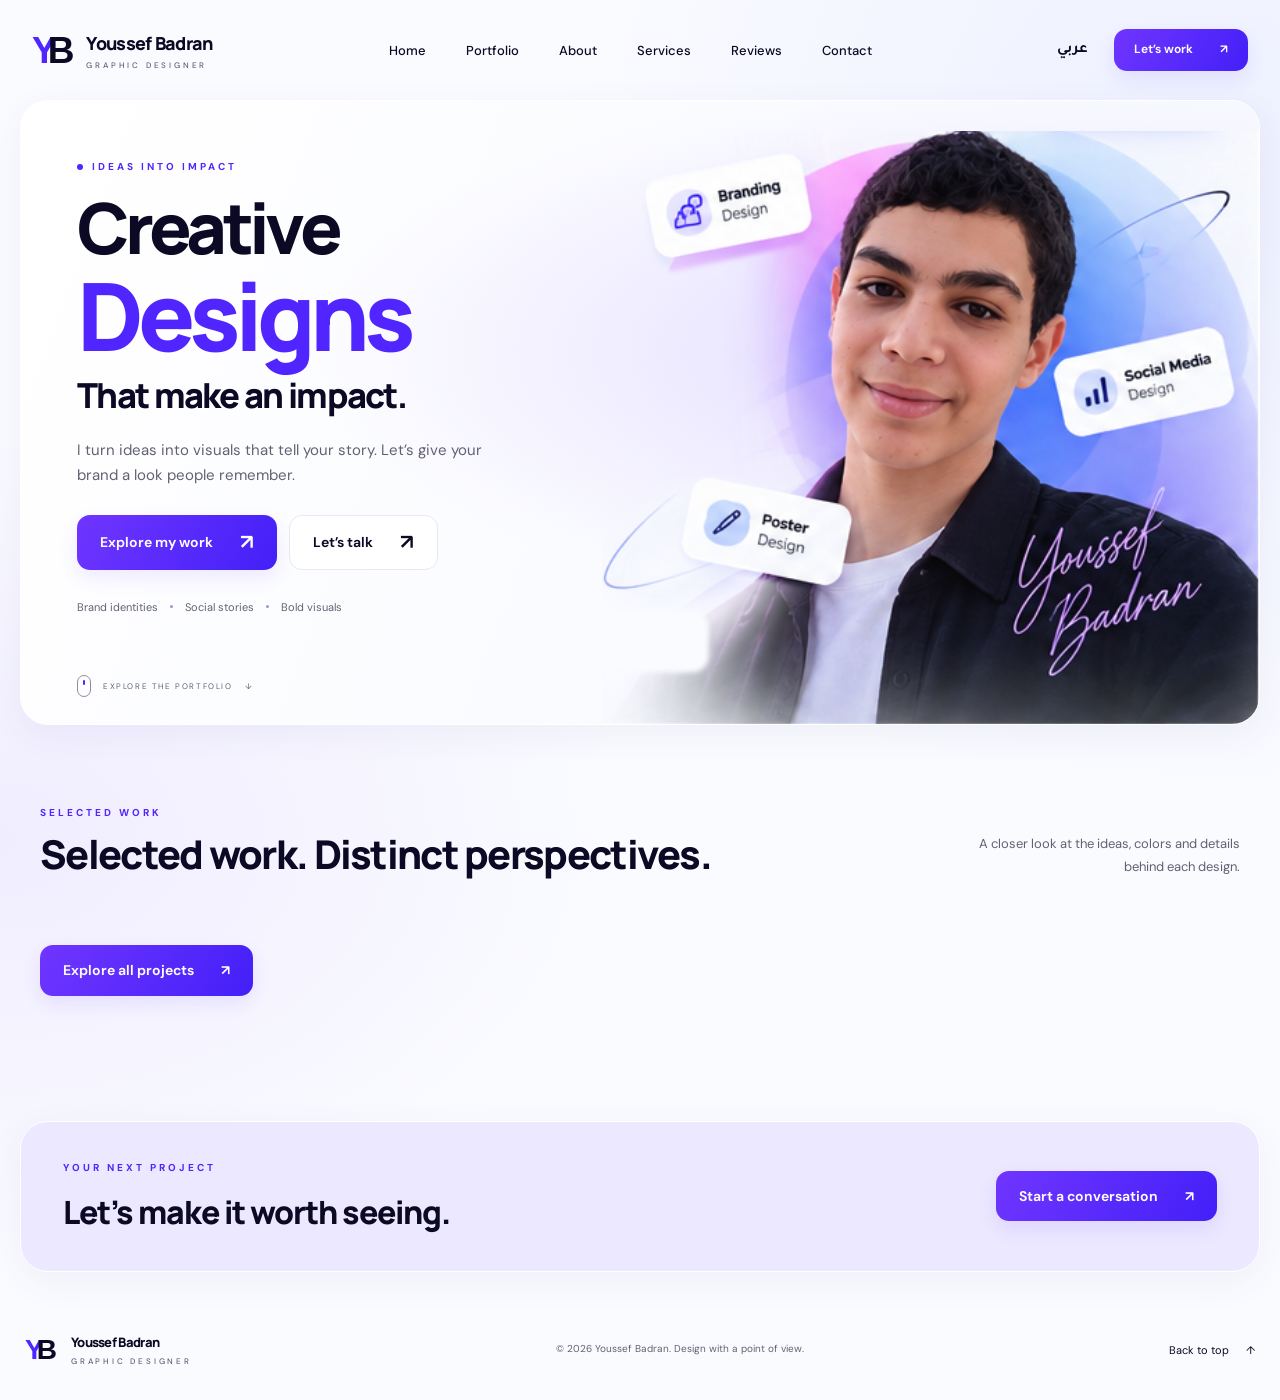
==== commit 47254034: "Add 30 campaigns and connect authenticated portfolio administration Expand the gallery to 51 concept" ====
--- a/index.html
+++ b/index.html
@@ -1,4 +1,4 @@
-<!doctype html><html lang="en" dir="ltr"><head><meta charset="utf-8"><meta name="viewport" content="width=device-width,initial-scale=1"><meta name="theme-color" content="#5125ff"><title>Creative portfolio — Youssef Badran</title><meta name="description" content="Youssef Badran graphic design portfolio. Brand identity, campaigns, packaging and visual stories."><link rel="icon" href="favicon.svg"><link rel="stylesheet" href="styles.css?v=pages2"><link rel="stylesheet" href="pages.css?v=pages2"><script type="module" src="app.mjs?v=pages2"></script></head><body id="top" data-page="home"><a class="skip-link" href="#main" data-en="Skip to content" data-ar="انتقل للمحتوى">Skip to content</a><header class="site-header"><a class="brand" href="index.html"><span class="monogram" aria-hidden="true"><b>Y</b>B</span><span><span class="brand-name">Youssef Badran</span><span class="brand-caption" data-en="GRAPHIC DESIGNER" data-ar="مصمم جرافيك">GRAPHIC DESIGNER</span></span></a><nav class="nav" id="navigation" aria-label="Main navigation"><a href="index.html" data-page-link="home" data-en="Home" data-ar="الرئيسية">Home</a><a href="portfolio.html" data-page-link="portfolio" data-en="Portfolio" data-ar="أعمالي">Portfolio</a><a href="about.html" data-page-link="about" data-en="About" data-ar="عني">About</a><a href="services.html" data-page-link="services" data-en="Services" data-ar="خدماتي">Services</a><a href="reviews.html" data-page-link="reviews" data-en="Reviews" data-ar="التقييمات">Reviews</a><a href="contact.html" data-page-link="contact" data-en="Contact" data-ar="تواصل">Contact</a></nav><div class="header-actions"><button class="language" id="language" lang="ar">عربي</button><a class="button small header-cta" href="contact.html"><span data-en="Let’s work" data-ar="نشتغل سوا">Let’s work</span> ↗</a><button id="menu" class="menu-toggle" aria-controls="navigation" aria-expanded="false" aria-label="Open menu"><span></span><span></span></button></div></header><main id="main" class="page-main"><section class="hero panel" id="home" aria-labelledby="hero-title">
+<!doctype html><html lang="en" dir="ltr"><head><meta charset="utf-8"><meta name="viewport" content="width=device-width,initial-scale=1"><meta name="theme-color" content="#5125ff"><title>Creative portfolio — Youssef Badran</title><meta name="description" content="Youssef Badran graphic design portfolio. Brand identity, campaigns, packaging and visual stories."><link rel="icon" href="favicon.svg"><link rel="stylesheet" href="styles.css?v=cloud1"><link rel="stylesheet" href="pages.css?v=cloud1"><script type="module" src="app.mjs?v=cloud1"></script></head><body id="top" data-page="home"><a class="skip-link" href="#main" data-en="Skip to content" data-ar="انتقل للمحتوى">Skip to content</a><header class="site-header"><a class="brand" href="index.html"><span class="monogram" aria-hidden="true"><b>Y</b>B</span><span><span class="brand-name">Youssef Badran</span><span class="brand-caption" data-en="GRAPHIC DESIGNER" data-ar="مصمم جرافيك">GRAPHIC DESIGNER</span></span></a><nav class="nav" id="navigation" aria-label="Main navigation"><a href="index.html" data-page-link="home" data-en="Home" data-ar="الرئيسية">Home</a><a href="portfolio.html" data-page-link="portfolio" data-en="Portfolio" data-ar="أعمالي">Portfolio</a><a href="about.html" data-page-link="about" data-en="About" data-ar="عني">About</a><a href="services.html" data-page-link="services" data-en="Services" data-ar="خدماتي">Services</a><a href="reviews.html" data-page-link="reviews" data-en="Reviews" data-ar="التقييمات">Reviews</a><a href="contact.html" data-page-link="contact" data-en="Contact" data-ar="تواصل">Contact</a></nav><div class="header-actions"><button class="language" id="language" lang="ar">عربي</button><a class="button small header-cta" href="contact.html"><span data-en="Let’s work" data-ar="نشتغل سوا">Let’s work</span> ↗</a><button id="menu" class="menu-toggle" aria-controls="navigation" aria-expanded="false" aria-label="Open menu"><span></span><span></span></button></div></header><main id="main" class="page-main"><section class="hero panel" id="home" aria-labelledby="hero-title">
     <div class="hero-copy"><p class="eyebrow"><span class="tiny-dot"></span><span data-en="IDEAS INTO IMPACT" data-ar="من فكرة لتصميم مؤثر">IDEAS INTO IMPACT</span></p>
       <h1 id="hero-title"><span data-en="Creative" data-ar="أفكار إبداعية">Creative</span><strong data-en="Designs" data-ar="وتصميمات">Designs</strong><span class="hero-ending" data-en="That make an impact." data-ar="تسيب بصمة.">That make an impact.</span></h1>
       <p class="hero-description" data-en="I turn ideas into visuals that tell your story. Let’s give your brand a look people remember." data-ar="بحوّل أفكارك لتصميمات تحكي قصتك. خلّينا ندي علامتك شكل الناس تفتكره.">I turn ideas into visuals that tell your story. Let’s give your brand a look people remember.</p>
--- a/pages.css
+++ b/pages.css
@@ -63,3 +63,9 @@
 @media(max-width:700px){.page-main{width:calc(100% - 28px)}.page-intro{padding:42px 5px 18px}.page-intro h1{font-size:39px;letter-spacing:-1.6px}.page-intro>p:last-child{font-size:14px}.page-callout{display:block;padding:28px;margin-top:40px}.page-callout h2{font-size:27px}.page-callout .button{margin-top:23px}.portfolio-search{display:block}.portfolio-search input{margin-top:12px;width:100%;font-size:14px}.project-page{padding:30px 3px}.project-detail-heading{padding:30px 0 25px}.project-detail-heading h1{font-size:34px}.project-detail-description{font-size:14px}.project-detail-meta{grid-template-columns:1fr;gap:28px}.detail-navigation a{font-size:12px}.site-footer{width:calc(100% - 30px)}.admin-heading{align-items:start;flex-direction:column;gap:14px}.admin-heading h1{font-size:32px}.admin-stats{gap:10px;margin-bottom:30px}.admin-stats>div{padding:15px 12px;gap:11px}.admin-stats span{font-size:10px}.admin-stats strong{font-size:25px}.admin-stats>div:last-child strong{font-size:14px}.admin-workspace{grid-template-columns:1fr}.admin-project-list{max-height:350px}.admin-content{padding:27px 16px}.admin-sidebar .brand{width:100%}.admin-sidebar{gap:10px;padding:22px 20px}.admin-nav{min-width:100%;justify-content:space-between}.admin-nav>a{padding:10px;font-size:11px}.admin-site-link{font-size:11px;margin-top:6px}.admin-section-heading{gap:12px;align-items:end}.admin-section-heading h2{font-size:23px}.admin-section-heading .admin-actions{gap:6px}.admin-section-heading .button{font-size:11px;padding:10px 12px}.admin-list-panel,.admin-editor{padding:20px}.admin-form-grid{gap:12px}.admin-form-grid label{font-size:11px}.admin-demo-note{padding:18px 20px}.admin-demo-note p{font-size:12px}.admin-publish{padding:24px}.admin-publish ol{font-size:12px}.admin-delete{margin-inline-start:0}}
 @media(max-width:380px){.admin-form-grid{grid-template-columns:1fr}.admin-stats{grid-template-columns:1fr 1fr}.admin-stats>div:last-child{grid-column:1/-1}.admin-stats>div:last-child strong{font-size:17px}}
 @media(prefers-reduced-motion:reduce){html{scroll-behavior:auto}}
+.admin-auth-panel{display:grid;grid-template-columns:1fr 1.2fr;gap:20px 35px;background:white;border:1px solid #ddd4ef;border-radius:18px;padding:30px;margin-bottom:30px}
+.admin-auth-panel h2{font-size:27px;margin:10px 0 15px}.admin-auth-panel>div>p:last-child{font-size:13px;color:#796a8c;line-height:1.9}.admin-auth-panel form{padding:0;border:0;background:transparent}.admin-auth-panel>.admin-status{grid-column:1/-1;margin-top:0}.admin-session{display:flex;align-items:center;justify-content:space-between;gap:16px;flex-wrap:wrap;font-size:13px}.cloud-actions{position:sticky;top:12px;z-index:10;margin-bottom:24px;padding:18px 20px;border:1px solid #d4c8ee;border-radius:14px;background:#fdfbfff5;box-shadow:0 10px 25px #21103a0d;backdrop-filter:blur(10px)}
+.admin-backup-description{font-size:14px;line-height:1.9;color:#746582;margin-bottom:24px}.admin-review-list{display:grid;gap:16px}.moderation-row{padding:24px;background:#fff;border:1px solid #e3dcec;border-radius:15px}.moderation-row h3{font-size:15px;margin-bottom:10px}.moderation-row small{font-size:11px;color:#8a729f}.moderation-row p{font-size:13px;line-height:1.9;margin:15px 0;overflow-wrap:anywhere;white-space:pre-wrap}.moderation-row .admin-actions{margin-top:12px}
+@media(max-width:700px){.admin-auth-panel{grid-template-columns:1fr;padding:23px;gap:20px}.admin-auth-panel h2{font-size:24px}.admin-auth-panel .admin-actions{align-items:stretch;flex-direction:column}.cloud-actions{top:6px;padding:14px}.cloud-actions .admin-actions>.button{flex:1}.cloud-actions .admin-status{font-size:11px}.admin-session{font-size:12px}}
+
+.admin-edit-controls{border:0;min-width:0;padding:0;margin:0}.admin-edit-controls:disabled{opacity:.78;cursor:progress}.admin-edit-controls:disabled *{cursor:progress}#admin-reviews-more{margin-top:18px}
